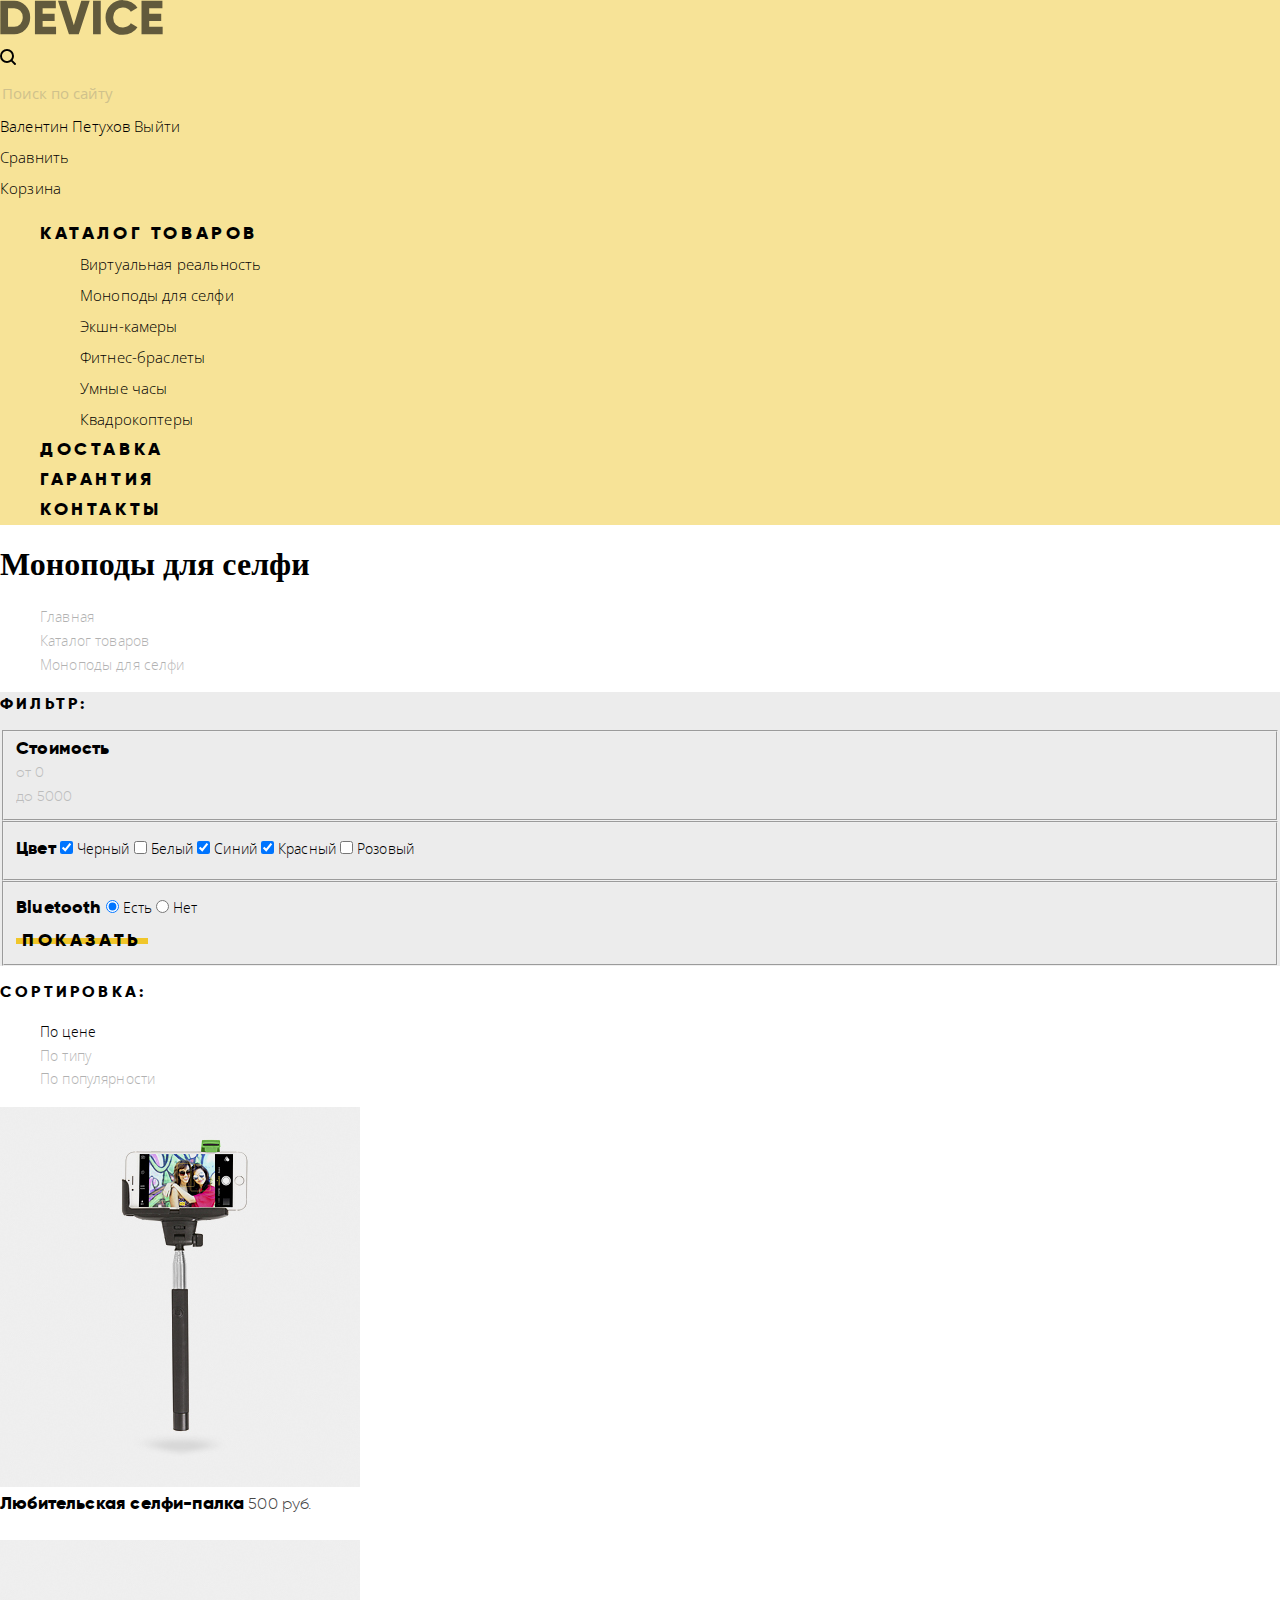
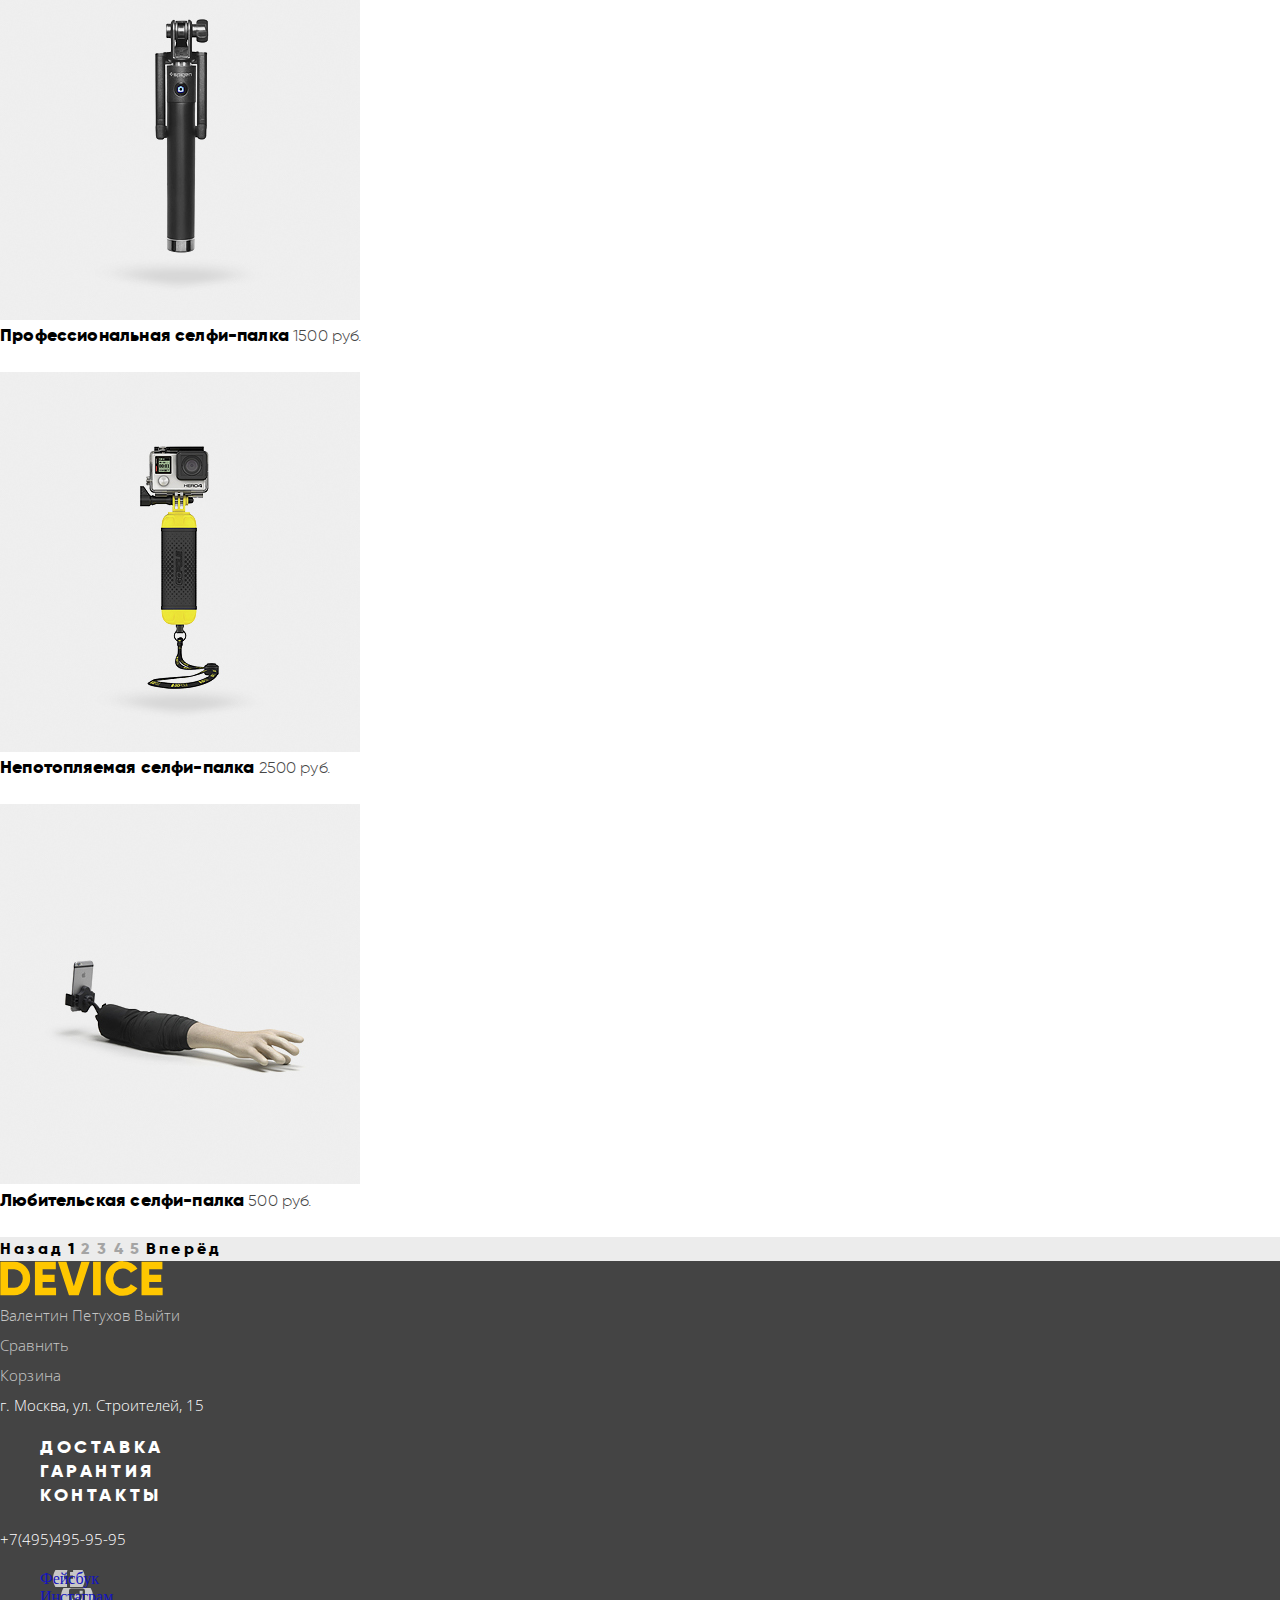
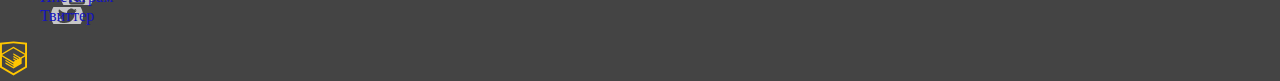
==== catalog.html @ abfda0b3 "Исправления к 12 заданию" ====
<!DOCTYPE html>
<html lang="ru">

<head>
	<meta charset="utf-8">
	<title>DEVICE Catalog</title>
	<link href="https://fonts.googleapis.com/css?family=Open+Sans&display=swap&subset=cyrillic" rel="stylesheet">	
	<link href="css/normalize.css" rel="stylesheet">
	<link href="css/style.css" rel="stylesheet">
</head>

<body>
	<div class="site-wrapper">
		<div class="content-wrapper">
			<header class="main-header">
				<h1 class="visually-hidden header-tier1">Онлайн магазин электронных гаджетов DEVICE. Каталог моноподов для селфи</h1>
				<div class="container">
					<a href="index.html" class="header-logo" aria-label="Ссылка на главную страницу логотип">
						<svg class="fade-link" width="163" height="35" xmlns="http://www.w3.org/2000/svg" viewBox="0 0 164 35">
							<path d="m0.35 0.7v33.6h13.532a15.723 15.723 0 0 0 11.72-4.824 16.464 16.464 0 0 0 4.712-11.976 16.465 16.465 0 0 0-4.712-11.976 15.723 15.723 0 0 0-11.72-4.824zm7.733 26.208v-18.819h5.8a8.648 8.648 0 0 1 6.5 2.568 9.412 9.412 0 0 1 2.489 6.84 9.41 9.41 0 0 1-2.489 6.84 8.646 8.646 0 0 1-6.5 2.568h-5.8zm34.8-5.952h12.082v-7.3h-12.086v-5.567h13.291v-7.389h-21.024v33.6h21.265v-7.392h-13.532v-5.952zm36.343 13.344 11.019-33.6h-8.458l-7.491 24.72-7.491-24.72h-8.457l11.019 33.6zm14.4 0h7.733v-33.6h-7.733zm38.615-1.416a15.514 15.514 0 0 0 6.041-5.688l-6.67-3.84a7.488 7.488 0 0 1-3.165 3.024 9.874 9.874 0 0 1-4.664 1.1 9.594 9.594 0 0 1-7.177-2.736 9.907 9.907 0 0 1-2.682-7.248 9.908 9.908 0 0 1 2.682-7.248 9.594 9.594 0 0 1 7.177-2.736 9.914 9.914 0 0 1 4.64 1.08 7.6 7.6 0 0 1 3.189 3.048l6.67-3.84a15.881 15.881 0 0 0-6.09-5.688 17.419 17.419 0 0 0-8.409-2.088 17.12 17.12 0 0 0-17.592 17.472 17.12 17.12 0 0 0 17.589 17.476 17.519 17.519 0 0 0 8.458-2.088zm17.881-11.928h12.082v-7.3h-12.085v-5.567h13.29v-7.389h-21.022v33.6h21.264v-7.392h-13.532v-5.952z"/>
						</svg>
					</a>
					<div class="user-block">
						<div class="user-block-search">
							<img class="search" src="img/search_16x16.svg" width="16" height="16" alt="Поиск">
							<form class="search-form" action="#" method="post">
								<input name="search-input" id="search-input" type="search" placeholder="Поиск по сайту" required>								
								<button class="btn-search" type="submit">Найти</button>
							</form>
						</div>
						<div class="user-block-login">
							<span class="user-name">Валентин Петухов</span>
							<a class="link login fade-link" href="#">Выйти</a>
						</div>
						<div class="user-block-compare">
							<a class="link compare fade-link" href="#">Сравнить</a>
						</div>
						<div class="user-block-cart">
							<a class="link cart fade-link" href="#">Корзина</a>
						</div>
					</div>
					<nav class="main-navigation">
						<ul class="main-menu">
							<li class="catalog">
								<a class="menu-link fade-link" href="#">КАТАЛОГ ТОВАРОВ</a>
								<div class="catalog-menu">
									<ul class="catalog-menu_column1">
										<li>
											<a class="link fade-link" href="#">Виртуальная реальность</a>
										</li>
										<li>
											<a class="link fade-link" href="catalog.html">Моноподы для селфи</a>
										</li>
										<li>
											<a class="link fade-link" href="#">Экшн-камеры</a>
										</li>
									</ul>
									<ul class="catalog-menu_column2">
										<li>
											<a class="link fade-link" href="#">Фитнес-браслеты</a>
										</li>
										<li>
											<a class="link fade-link" href="#">Умные часы</a>
										</li>
									</ul>
									<ul class="catalog-menu_column3">
										<li>
											<a class="link fade-link" href="#">Квадрокоптеры</a>
										</li>
									</ul>
								</div>
							</li>
							<li class="delivery">
								<a class="menu-link fade-link" href="#">ДОСТАВКА</a>
							</li>
							<li class="varanty">
								<a class="menu-link fade-link" href="#">ГАРАНТИЯ</a>
							</li>
							<li class="contacts">
								<a class="menu-link fade-link" href="#">КОНТАКТЫ</a>
							</li>
						</ul>
					</nav>
				</div>
			</header>

			<main>
				<h1>
					Моноподы для селфи
				</h1>
				<div class="breadcrumbs">
					<ul class="breadcrumbs-list">
						<li>
							<a class="breadcrumbs-link" href="index.html">Главная</a>
						</li>
						<li>
							<a class="breadcrumbs-link" href="#">Каталог товаров</a>
						</li>
						<li>
							<a class="breadcrumbs-link">Моноподы для селфи</a>
						</li>
					</ul>
				</div>
				<div class="catalog">
					<aside class="goods-sort">
						<h2 class="header-tier2">Фильтр:</h2>
						<form class="goods-choise" action="#" method="post">
							<fieldset>
								<legend class="visually-hidden">Диапазон цены товара:</legend>
								<div class="aside-price">
									<span class="choice-name">Стоимость</span>
									<div class="range-controls" aria-hidden="true">
										<div class="scale">
											<div class="min-toggle">
												<div class="toggle"></div>
												<span class="min-cost">от 0</span>
											</div>
											<div class="max-toggle">
												<div class="toggle"></div>
												<span class="max-cost">до 5000</span>
											</div>
										</div>
									</div>
									<div class="visually-hidden">
										<label for="min-cost-hidden">Минимальная цена товара</label>
										<input type="number" name="min-cost" id="min-cost-hidden" min="0" value="0">
										<label for="max-cost-hidden">Мaксимальная цена товара</label>
										<input type="number" name="max-cost" id="max-cost-hidden" max="5000" value="5000">
									</div>	
								</div>
							</fieldset>
							<fieldset>
								<legend class="visually-hidden">Цвет товара:</legend>
								<div class="aside-color">
									<span class="choice-name">Цвет</span>
									<input type="checkbox" name="color" value="Черный" id="black-colored" checked>
									<label for="black-colored">Черный</label>
									<input type="checkbox" name="color" value="Белый" id="white-colored">
									<label for="white-colored">Белый</label>
									<input type="checkbox" name="color" value="Синий" id="blue-colored" checked>
									<label for="blue-colored">Синий</label>
									<input type="checkbox" name="color" value="Красный" id="red-colored" checked>
									<label for="red-colored">Красный</label>
									<input type="checkbox" name="color" value="Розовый" id="pink-colored">
									<label for="pink-colored">Розовый</label>
								</div>
							</fieldset>
							<fieldset>
								<legend class="visually-hidden">Наличие bluetooth:</legend>
								<div class="aside-bluetooth">
									<span class="choice-name">Bluetooth</span>
									<input type="radio" name="bluetooth" value="Есть" id="yes" checked>
									<label for="yes">Есть</label>
									<input type="radio" name="bluetooth" value="Нет" id="no">
									<label for="no">Нет</label>
								</div>
								<button class="button goods-choise-btn" type="submit" value="submit">ПОКАЗАТЬ</button> 
							</fieldset>
						</form>		        		
					</aside>
					<section class="goods-list">
						<div class="goods-list-sort">
							<h2 class="header-tier2">Сортировка:</h2>
							<ul class="sort-list">
								<li>
									<a class="sort-link sort-link-current appearance-link" href="#" aria-label="Сортировка по цене">По цене</a>
								</li>
								<li>
									<a class="sort-link appearance-link" href="#" aria-label="Сортировка по типу">По типу</a>
								</li>
								<li>
									<a class="sort-link appearance-link" href="#" aria-label="Сортировка по популярности">По популярности</a>
								</li>
							</ul>
							<ul class="sort-direction">
								<li>
									<a class="direction-link direction-link_up appearance-link" href="#" aria-label="Сортиирвать по возрастанию"></a>
								</li>
								<li>
									<a class="direction-link direction-link_down sort-link-active appearance-link" href="#" aria-label="Сортировать по убыванию"></a>
								</li>
							</ul>
						</div>
						<div class="good">
							<div class="good-picture">
								<img src="img/item-1_360x380.jpg" width="360" height="380" alt="Любительская селфи-палка">
							</div>
							<a class="good-name" href="#">Любительская селфи-палка</a>
							<span class="good-price">500 руб.</span>
							<div class="good-hover">
								<a class="button hide-link" href="#" tabindex="-1">В КОРЗИНУ</a>
								<a class="good-compare-add hide-link" href="#" tabindex="-1">Добавить к сравнению</a>
							</div>
						</div>
						<div class="good">
							<div class="good-picture">
								<img src="img/item-2_360x380.jpg" width="360" height="380" alt="Профессиональная селфи-палка">
							</div>
							<a class="good-name" href="#">Профессиональная селфи-палка</a>
							<span class="good-price">1500 руб.</span>
							<div class="good-hover">
								<a class="button hide-link" href="#" tabindex="-1">В КОРЗИНУ</a>
								<a class="good-compare-add hide-link" href="#" tabindex="-1">Добавить к сравнению</a>
							</div>
						</div>
						<div class="good">
							<div class="good-picture">
								<img src="img/item-3_360x380.jpg" width="360" height="380" alt="Непотопляемая селфи-палка">
							</div>
							<a class="good-name" href="#">Непотопляемая селфи-палка</a>
							<span class="good-price">2500 руб.</span>
							<div class="good-hover">
								<a class="button hide-link" href="#" tabindex="-1">В КОРЗИНУ</a>
								<a class="good-compare-add hide-link" href="#" tabindex="-1">Добавить к сравнению</a>
							</div>
						</div>
						<div class="good good-new">
							<div class="good-picture">
								<img src="img/item-4_360x380.jpg" width="360" height="380" alt="Селфи-палка &#171;Следуй за мной&#187;">
							</div>
							<a class="good-name" href="#">Любительская селфи-палка</a>
							<span class="good-price">500 руб.</span>
							<div class="good-hover">
								<a class="button hide-link" href="#" tabindex="-1">В КОРЗИНУ</a>
								<a class="good-compare-add hide-link" href="#" tabindex="-1">Добавить к сравнению</a>
							</div>
						</div>
					</section>
					<div class="paginator">
						<h2 class="visually-hidden">Страницы списка выбранных товаров</h2>
						<a class="paginator-link paginator-prev" href="#" aria-label="Предыдущая страница">Назад</a>
						<a class="paginator-link appearance-link paginator-link-current" aria-label="Страница">1</a>
						<a class="paginator-link appearance-link" href="#" aria-label="Страница">2</a>
						<a class="paginator-link appearance-link" href="#" aria-label="Страница">3</a>
						<a class="paginator-link appearance-link" href="#" aria-label="Страница">4</a>
						<a class="paginator-link appearance-link" href="#" aria-label="Страница">5</a>
						<a class="paginator-link paginator-next" href="#" aria-label="Следующая страница">Вперёд</a>
					</div>
				</div>
			</main>

			<footer class="main-footer">
				<div class="footer-user-block">
					<div class="footer-logo">
						<svg class="footer-logo-svg fade-link" width="163" height="35" xmlns="http://www.w3.org/2000/svg" viewBox="0 0 164 35">
							<path d="m0.35 0.7v33.6h13.532a15.723 15.723 0 0 0 11.72-4.824 16.464 16.464 0 0 0 4.712-11.976 16.465 16.465 0 0 0-4.712-11.976 15.723 15.723 0 0 0-11.72-4.824zm7.733 26.208v-18.819h5.8a8.648 8.648 0 0 1 6.5 2.568 9.412 9.412 0 0 1 2.489 6.84 9.41 9.41 0 0 1-2.489 6.84 8.646 8.646 0 0 1-6.5 2.568h-5.8zm34.8-5.952h12.082v-7.3h-12.086v-5.567h13.291v-7.389h-21.024v33.6h21.265v-7.392h-13.532v-5.952zm36.343 13.344 11.019-33.6h-8.458l-7.491 24.72-7.491-24.72h-8.457l11.019 33.6zm14.4 0h7.733v-33.6h-7.733zm38.615-1.416a15.514 15.514 0 0 0 6.041-5.688l-6.67-3.84a7.488 7.488 0 0 1-3.165 3.024 9.874 9.874 0 0 1-4.664 1.1 9.594 9.594 0 0 1-7.177-2.736 9.907 9.907 0 0 1-2.682-7.248 9.908 9.908 0 0 1 2.682-7.248 9.594 9.594 0 0 1 7.177-2.736 9.914 9.914 0 0 1 4.64 1.08 7.6 7.6 0 0 1 3.189 3.048l6.67-3.84a15.881 15.881 0 0 0-6.09-5.688 17.419 17.419 0 0 0-8.409-2.088 17.12 17.12 0 0 0-17.592 17.472 17.12 17.12 0 0 0 17.589 17.476 17.519 17.519 0 0 0 8.458-2.088zm17.881-11.928h12.082v-7.3h-12.085v-5.567h13.29v-7.389h-21.022v33.6h21.264v-7.392h-13.532v-5.952z"/>
						</svg>						
					</div>
					<div class="user-block-login">
						<span class="user-name-footer">Валентин Петухов</span>
						<a class="login footer-link" href="#">Выйти</a>
					</div>
					<div class="user-block-compare">
						<a class="compare footer-link" href="#">Сравнить</a>
					</div>
					<div class="user-block-cart">
						<a class="cart footer-link" href="#">Корзина</a>
					</div>
				</div>
				<div class="footer-information-block">
					<address class="footer-address">г. Москва, ул. Строителей, 15</address>
					<ul class="footer-menu">
						<li class="footer-menu-delivery">
							<a href="#">ДОСТАВКА</a>
						</li>
						<li class="footer-menu-varanty">
							<a href="#">ГАРАНТИЯ</a>
						</li>
						<li class="footer-menu-contacts">
							<a href="#">КОНТАКТЫ</a>
						</li>
					</ul>
					<a class="footer-phone" href="tel:+74954959595">+7(495)495-95-95</a>
				</div>
				<div class="footer-social">					
					<ul class="footer-social">
						<li class="footer-social-facebook">
							<a class="social-btn social-btn-fb footer-link" href="#" aria-label="Device в facebook">Фейсбук</a>
						</li>
						<li class="footer-social-instagram">
							<a class="social-btn social-btn-inst footer-link" href="#" aria-label="Device в instagram">Инстаграм</a>
						</li>
						<li class="footer-social-twitter">
							<a class="social-btn social-btn-tw footer-link" href="#" aria-label="Device в twitter">Твиттер</a>
						</li>
					</ul>
					<a class="html-academy-logo" href="https://htmlacademy.ru/" aria-label="htmlacademy">						
						<svg class="fade-link" xmlns="http://www.w3.org/2000/svg" width="27" height="35" viewBox="0 0 26.943 34.09"><path fill="#FFC600" d="M13.62.017L13.472 0 0 1.412v24.661l13.473 8.017 13.43-7.99.042-.025V1.412L13.62.017zm11.399 12.11L13.495 5.334l-.001-.104-.087.05-.088-.056v.109L1.925 12.118V3.147l11.548-1.212L25.02 3.147v8.98zm-11.614-5.34L24.923 13.5l-4.479 2.64-7.093-4.221-.014 1.415 5.904 3.513-.86.507-5.03-2.992-.014 1.415 3.827 2.275-.782.523-3.031-1.787-.014 1.413 1.853 1.091-1.8 1.081-11.356-6.751 11.371-6.835zm-11.48 8.34l11.411 6.791.016 1.044-7.942-4.728-.015 1.416 7.979 4.795.018 1.076-7.973-4.74-.013 1.414 8.021 4.822.046.025 8.143-4.872-.011-5.177 3.415-2.036v10.021L13.472 31.85 1.925 24.979v-9.852z"/></svg>
					</a>
				</div>
			</footer>

		</div>
	</div> 
</body>
</html>
---- css/style.css ----
@font-face { 
	font-family: "Gilroy bold";
	src: url(../fonts/gilroyextrabold.woff) format("woff"),   
		 url(../fonts/gilroyextrabold.woff2) format("woff2"); 	
}

@font-face { 
	font-family: "Gilroy light";
	src: url(../fonts/gilroylight.woff) format("woff"),  
		 url(../fonts/gilroylight.woff2) format("woff2"); 
}

@font-face { 
	font-family: "Open Sans";
	src: url(../fonts/opensans.woff) format("woff"), 
		 url(../fonts/opensans.woff2) format("woff2");
}

@font-face { 
	font-family: "Open Sans light";
	src: url(../fonts/opensanslight.woff) format("woff"),
		 url(../fonts/opensanslight.woff2) format("woff2");
}

body {	
	background-color: #FFFFFF;
}

a {
	text-decoration: none;
}

.header-tier1 {
	font-family: "Gilroy bold","Arial",sans-serif;
	font-size: 47px;
	font-weight: 800;
	font-style: normal;
	font-stretch: normal;
	line-height: 1.02;
	letter-spacing: 0.47px;
	text-align: left;
	color: #000000;
}

.visually-hidden {
	position: absolute;
	width: 1px;
	height: 1px;
	margin: -1px;
	border: 0;
	padding: 0;
	clip: rect(0 0 0 0);
	overflow: hidden;
}

.main-header {
	font-size: 15px;
	font-weight: 300;
	font-style: normal;
	font-stretch: normal;
	line-height: 2;
	letter-spacing: 0.15px;
	text-align: left;	
	background-color: #F7E397;	
}

.link {
	font-family: "Open Sans","Arial",sans-serif;
	font-size: 15px;
	font-weight: 300;
	font-style: normal;
	font-stretch: normal;
	line-height: 2;
	letter-spacing: 0.15px;
	text-align: left;
	color: #000000;
}

.search-form {
	font-family: "Open Sans","Arial",sans-serif;
	font-size: 15px;
	font-weight: 300;
	font-style: normal;
	font-stretch: normal;
	line-height: 2;
	letter-spacing: 0.15px;
	text-align: left;
	color: #000000;
}

.btn-search {
	opacity: 0;
	font-family: "Open Sans","Arial",sans-serif;
	font-size: 15px;
	font-weight: 300;
	font-style: normal;
	font-stretch: normal;
	line-height: 2;
	letter-spacing: 0.15px;
	text-align: center;
	color: #000000;
	border: solid 2px #000000;
	background-color: #F7E397;	
}

.btn-search:hover {
	color:#FFFFFF;
	background-color:#000000;
}

.btn-search:active {	
	color: rgba(255, 255, 255, 0.3);
}

.search-form input {
	color:#FFFFFF;
	opacity: 0.3;
	border: none;
	background-color: #F7E397;	
}

.search-form input:hover {
	opacity: 0.6;
}

.search-form input:focus {	
	opacity: 1;	
}

.search-form input:focus ~ .btn-search {
	opacity: 1;
}

.search-form input:focus {
	border-bottom: solid 1px #000000;
}

.main-menu,
.main-goods-list,
.footer-menu,
.footer-social,
.breadcrumbs-list,
.sort-list,
.sort-direction,
.breadcrumbs ul,
.catalog-menu ul,
.about-us ul {
	list-style: none;
}

.menu-link {
	font-family: "Gilroy bold","Arial",sans-serif;
	font-size: 18px;
	font-weight: 800;
	font-style: normal;
	font-stretch: normal;
	line-height: 1.33;
	letter-spacing: 3.6px;
	text-align: left;
	color: #000000;
}

.button {	
	font-family: "Gilroy bold","Arial",sans-serif;
	font-size: 18px;
	font-weight: 800;
	font-style: normal;
	font-stretch: normal;
	line-height: 1.33;
	letter-spacing: 3.6px;
	text-align: center;
	color: #000000;
	background: linear-gradient(to top, rgba(0, 0, 0, 0.0) 40%, #F0C62A 40%, #F0C62A 60%, rgba(0, 0, 0, 0.0) 60%);
	border: none;
}

.button:hover,
.services-slider-control:hover {
	background: linear-gradient(to top, rgba(0, 0, 0, 0.0) 0%, #F0C62A 0%, #F0C62A 100%, rgba(0, 0, 0, 0.0) 100%);
}

.button:active {
	color: rgba(0, 0, 0, 0.3);
	outline: none;
}

.goods-slider-descr b {
	font-family: "Gilroy bold","Arial",sans-serif;
	font-size: 47px;
	font-weight: 800;
	font-style: normal;
	font-stretch: normal;
	line-height: 1.19;
	letter-spacing: 0.47px;
	text-align: left;
	color: #000000;
}

.goods-slider-descr p,
.services-slider-item p {
	font-family: "Open Sans","Arial",sans-serif;
	font-size: 15px;
	font-weight: 300;
	font-style: normal;
	font-stretch: normal;
	line-height: 2;
	letter-spacing: 0.15px;
	text-align: left;
	color: #464646;
}

.unit1,
.unit2,
.unit3 {
	font-family: "Gilroy light","Arial",sans-serif;
	font-size: 36px;
	font-weight: 300;
	font-style: normal;
	font-stretch: normal;
	line-height: 1.33;
	letter-spacing: 0.36px;
	text-align: left;
	color: #000000;
}

.prop1,
.prop2,
.prop3 {
	font-family: "Open Sans","Arial",sans-serif;
	font-size: 13px;
	font-weight: 300;
	font-style: normal;
	font-stretch: normal;
	line-height: 1.54;
	letter-spacing: 0.13px;
	text-align: left;
	color: #464646;
}

.main-goods-item-img {
	background-color: #F7E397;
}

.main-goods-item-name {
	font-family: "Gilroy bold","Arial",sans-serif;
	font-size: 18px;
	font-weight: 800;
	font-style: normal;
	font-stretch: normal;
	line-height: 1.33;
	letter-spacing: 0.18px;
	text-align: left;
	color: #000000;
}

.main-goods-item:hover .main-goods-item-img {
	background-color: #F0C62A;
}

.main-goods-item:active .main-goods-item-picture {
	opacity: 0.3;	
}

.main-goods-item:active .main-goods-item-name {
	opacity: 0.3;
}

.services-control label {
	font-family: "Gilroy bold","Arial",sans-serif;
	font-size: 18px;
	font-weight: 800;
	font-style: normal;
	font-stretch: normal;
	line-height: 1.33;
	letter-spacing: 3.6px;
	text-align: center;
	color: #000000;
	background: linear-gradient(to top, rgba(0, 0, 0, 0.0) 40%, #F0C62A 40%, #F0C62A 60%, rgba(0, 0, 0, 0.0) 60%);
}

.header-tier3 {
	font-family: "Gilroy bold","Arial",sans-serif;
	font-size: 47px;
	font-weight: 800;
	font-style: normal;
	font-stretch: normal;
	line-height: 1.02;
	letter-spacing: 0.47px;
	text-align: left;
	color: #000000;
}

.services1-radio:checked ~ .services1-label {
	color: #F3DF83;
	background: none;
	background-color: #000000;
}

.services2-radio:checked ~ .services2-label {
	color: #F3DF83;
	background: none;
	background-color: #000000;
}

.services3-radio:checked ~ .services3-label {
	color: #F3DF83;
	background: none;
	background-color: #000000;
}

.brands-item {
	opacity: 0.2;
	filter: grayscale(100%);
}

.brands-item:hover {
	opacity: 1;
	filter: grayscale(0%);
}

.about-us li{
	font-family: "Gilroy bold","Arial",sans-serif;
	font-size: 16px;
	font-weight: 800;
	line-height: 2.5;
	color: #000000;
}

.information-paragraph {
	font-family: "Open Sans light","Arial",sans-serif;
	font-size: 15px;
	font-weight: 300;
	font-style: normal;
	font-stretch: normal;
	line-height: 2;
	letter-spacing: normal;
	text-align: left;
	color: #464646;
}

.main-footer {
	background-color: #444444;
}

.footer-logo-svg path { 
	fill: #FFC700;
}

.fade-link:hover { 
	opacity: 0.6;
}

.fade-link:active { 
	opacity: 0.3;
}

.footer-user-block a {
	font-family: "Open Sans","Arial",sans-serif;
	font-size: 15px;
	font-weight: 300;
	font-style: normal;
	font-stretch: normal;
	line-height: 2;
	letter-spacing: 0.15px;
	text-align: left;
	color: #ffffff;
	opacity: 0.7;
}

.footer-link:hover {
	opacity: 1;
}

.footer-link:active {
	opacity: 0.3;
}


.footer-phone,
.footer-information-block address{
	font-family: "Open Sans","Arial",sans-serif;
	font-size: 15px;
	font-weight: 300;
	font-style: normal;
	font-stretch: normal;
	line-height: 2;
	letter-spacing: normal;
	text-align: left;
	color: #ffffff;
}

.footer-menu a {
	font-family: "Gilroy bold","Arial",sans-serif;
	font-size: 18px;
	font-weight: 800;
	font-style: normal;
	font-stretch: normal;
	line-height: 1.33;
	letter-spacing: 3.6px;
	text-align: left;
	color: #ffffff;
}

.footer-menu a:hover {
	opacity: 0.6;
}

.footer-menu a:active {
	opacity: 0.3;
}

.social-btn-fb {	
	background: url(../img/fb_32x32.svg) no-repeat center;
	opacity: 0.7;
}

.social-btn-inst {	
	background: url(../img/inst_32x32.svg) no-repeat center;
	opacity: 0.7;
}

.social-btn-tw {	
	background: url(../img/tw_32x32.svg) no-repeat center;
	opacity: 0.7;
}

.modal-map-close, .modal-feedback-close {
	background: url(../img/modal-close_55x55.svg) no-repeat center;
	border: none;
	opacity: 0.5;
}

.close-button:hover {
	opacity: 1;
}

.close-button:active {
	opacity: 0.3;
}

.modal-feedback {
	background-color: #ffffff;
}

.feedback-form input,
.feedback-form textarea {
	border: solid 3px #F2F2F2;
	background-color: #F2F2F2;
	font-family: "Open Sans","Arial",sans-serif;
	font-size: 14px;
	font-weight: normal;
	font-style: normal;
	font-stretch: normal;
	line-height: 1.29;
	letter-spacing: normal;
	text-align: left;
	color: rgba(70, 70, 70, 0.4);
	resize:none
}

.feedback-form input:hover,
.feedback-form textarea:hover {
	background-color: #EBEBEB;
	border: solid 3px #EBEBEB;
	color: rgba(70, 70, 70, 0.4);
}

.feedback-form input:focus,
.feedback-form textarea:focus {
	color: #464646;
	outline: none;
	border: solid 3px #F0C52E;
	background-color: #ffffff;
}

.invalid {
	background-color: #f6dada;
	border: solid 3px #f6dada;
	color: rgba(70, 70, 70, 0.4);
}

.feedback-form label {
	font-family: "Gilroy bold","Arial",sans-serif;
	font-size: 18px;
	font-weight: 800;
	font-style: normal;
	font-stretch: normal;
	line-height: 1.33;
	letter-spacing: normal;
	text-align: left;
	color: #000000;
}

.modal-map {
	background: url(../img/map_560x222.jpg) no-repeat center;
}

.user-name {
	font-family: "Open Sans light","Arial",sans-serif;
	font-size: 15px;
	font-weight: 300;
	font-style: normal;
	font-stretch: normal;
	line-height: 2;
	letter-spacing: 0.15px;
	text-align: left;
	color: #000000;
}

.user-name-footer {
	font-family: "Open Sans light","Arial",sans-serif;
	font-size: 15px;
	font-weight: 300;
	font-style: normal;
	font-stretch: normal;
	line-height: 2;
	letter-spacing: 0.15px;
	text-align: left;
	color: rgba(255, 255, 255, 0.7);
}

.breadcrumbs-link,
.sort-link {
	font-family: "Open Sans light","Arial",sans-serif;
	font-size: 14px;
	font-weight: 300;
	font-style: normal;
	font-stretch: normal;
	line-height: 1.71;
	letter-spacing: 0.14px;
	text-align: left;
	color: #000000;
	opacity: 0.3;
}

.breadcrumbs-link:hover {
	opacity: 0.6;
}

.breadcrumbs-link:active {
	opacity: 0.1;
}

.goods-sort {
	background-color: #ECECEC;
}

.sort-link-active {
	opacity: 1;
}

.header-tier2 {
	font-family: "Gilroy bold","Arial",sans-serif;
	font-size: 16px;
	font-weight: 800;
	font-style: normal;
	font-stretch: normal;
	text-transform: uppercase;
	line-height: 1.5;
	letter-spacing: 3.2px;
	text-align: left;
	color: #000000;
}

.choice-name {
	font-family: "Gilroy bold","Arial",sans-serif;
	font-size: 18px;
	font-weight: 800;
	font-style: normal;
	font-stretch: normal;
	line-height: 1.33;
	letter-spacing: 0.18px;
	text-align: left;
	color: #000000;
}

.min-cost, 
.max-cost {	
  font-family: "Gilroy light","Arial",sans-serif;
  font-size: 14px;
  font-weight: 300;
  font-style: normal;
  font-stretch: normal;
  line-height: 1.71;
  letter-spacing: normal;
  text-align: center;
  color: #000000;
  opacity: 0.2;
}

.goods-choise label {
	font-family: "Open Sans light","Arial",sans-serif;
	font-size: 14px;
	font-weight: 300;
	font-style: normal;
	font-stretch: normal;
	line-height: 2.86;
	letter-spacing: 0.14px;
	text-align: left;
	color: #000000;
}

.goods-choise input:hover,
.goods-choise label:hover {
	opacity: 0.6;
}

.goods-choise input:active,
.goods-choise label:active {
	opacity: 1;
}

.blocked {
	opacity: 0.25;
}

.good-name {
	font-family: "Gilroy bold","Arial",sans-serif;
	font-size: 18px;
	font-weight: 800;
	font-style: normal;
	font-stretch: normal;
	line-height: 1.33;
	letter-spacing: 0.18px;
	text-align: left;
	color: #000000;
}

.hide-link {
	opacity: 0;
}

.good-price {
	font-family: "Gilroy light","Arial",sans-serif;
	font-size: 16px;
	font-weight: 300;
	font-style: normal;
	font-stretch: normal;
	line-height: 1.5;
	letter-spacing: 0.16px;
	text-align: right;
	color: #464646;
}

.good-compare-add {
	font-family: "Open Sans light","Arial",sans-serif;
	font-size: 13px;
	font-weight: 300;
	font-style: normal;
	font-stretch: normal;
	line-height: 1.54;
	letter-spacing: 0.13px;
	text-align: center;
	color: rgba(0, 0, 0, 0.5);
}

.good-compare-add:hover {
	color: rgba(0, 0, 0, 1);
}

.good-compare-add:active {
	color: rgba(0, 0, 0, 0.2);
}

.good {
	cursor: pointer
}

.good:hover .good-picture{
	opacity: 0.7;	
}

.good:hover .hide-link{
	opacity: 1;
}

.paginator {
	background-color: #ECECEC;
}

.paginator-link {
	font-family: "Gilroy bold","Arial",sans-serif;
	font-size: 16px;
	font-weight: 800;
	font-style: normal;
	font-stretch: normal;
	line-height: 1.5;
	letter-spacing: 3.2px;
	text-align: left;
	color: #000000;
	opacity: 0.3;
}

.paginator-prev,
.paginator-next {
	background-color: #ECECEC;
	opacity: 1;
}

.paginator-prev:hover,
.paginator-next:hover {
	background-color: #DADADA;
}

.paginator-prev:active,
.paginator-next:active {
	color: rgba(0, 0, 0, 0.3);
}

.sort-link-current,
.paginator-link-current
 {
	opacity: 1;
}

.appearance-link:hover {
	opacity: 0.6;
}

.appearance-link:active {
	opacity: 1;
}
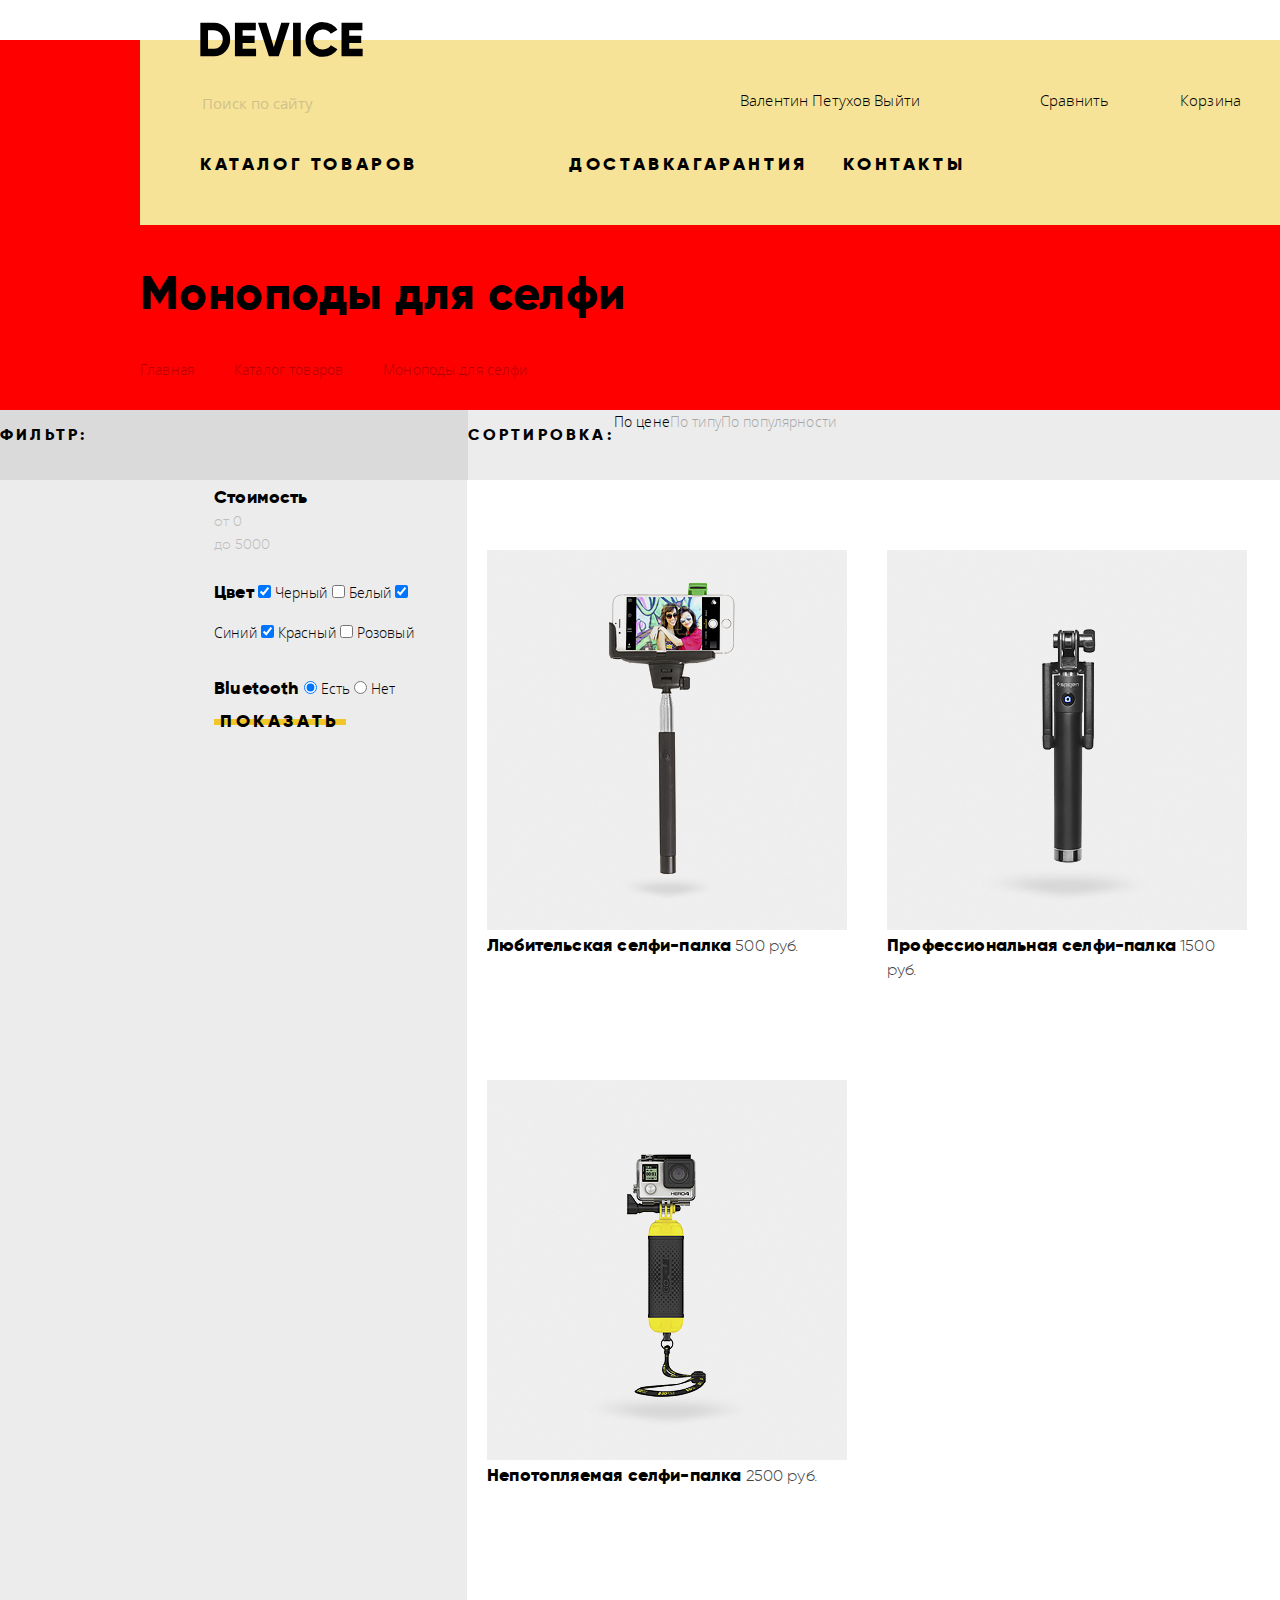
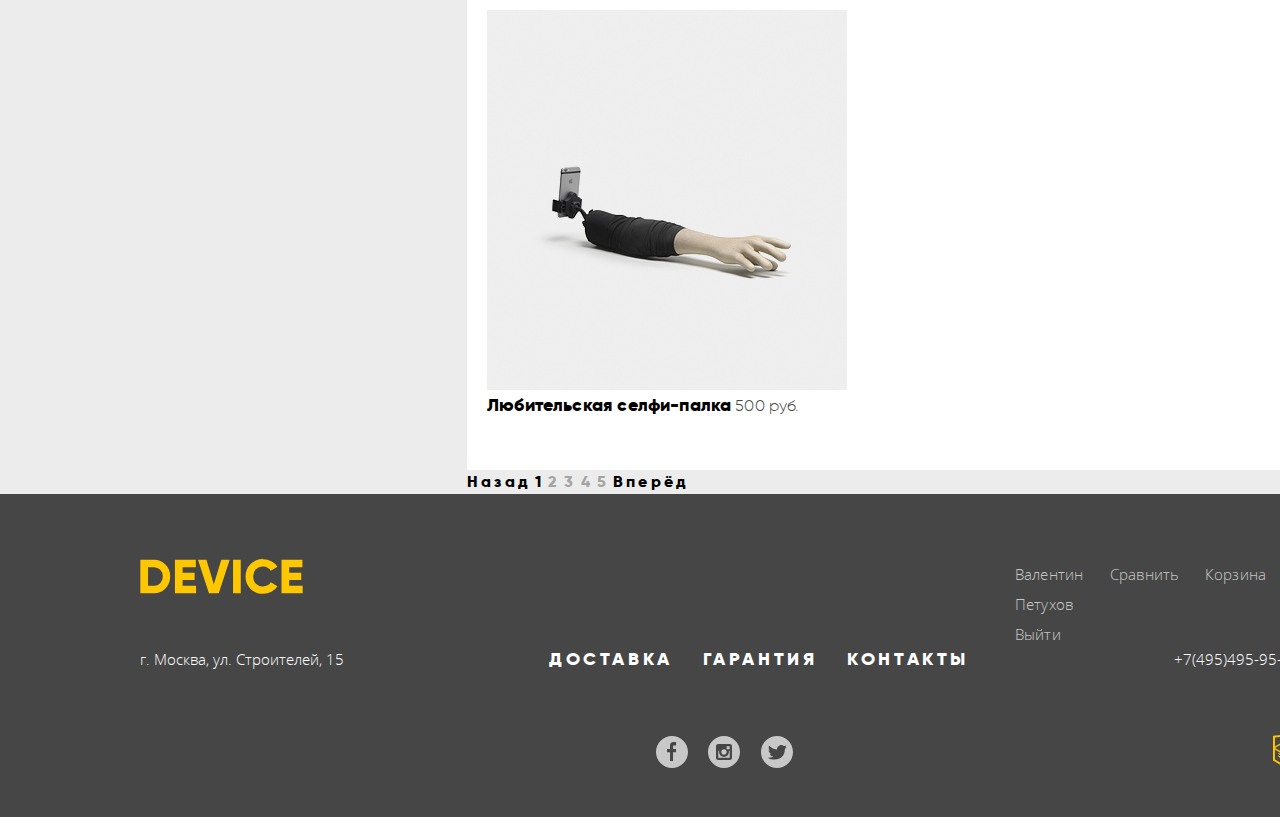
==== commit 86f21298: "Задание 15.  Личный проект: начинаем строить сетку на флексах" ====
--- a/catalog.html
+++ b/catalog.html
@@ -21,8 +21,7 @@
 						</svg>
 					</a>
 					<div class="user-block">
-						<div class="user-block-search">
-							<img class="search" src="img/search_16x16.svg" width="16" height="16" alt="Поиск">
+						<div class="user-block-search">							
 							<form class="search-form" action="#" method="post">
 								<input name="search-input" id="search-input" type="search" placeholder="Поиск по сайту" required>								
 								<button class="btn-search" type="submit">Найти</button>
@@ -43,7 +42,7 @@
 						<ul class="main-menu">
 							<li class="catalog">
 								<a class="menu-link fade-link" href="#">КАТАЛОГ ТОВАРОВ</a>
-								<div class="catalog-menu">
+								<div class="catalog-menu visually-hidden">
 									<ul class="catalog-menu_column1">
 										<li>
 											<a class="link fade-link" href="#">Виртуальная реальность</a>
@@ -85,80 +84,29 @@
 			</header>
 
 			<main>
-				<h1>
-					Моноподы для селфи
-				</h1>
-				<div class="breadcrumbs">
-					<ul class="breadcrumbs-list">
-						<li>
-							<a class="breadcrumbs-link" href="index.html">Главная</a>
-						</li>
-						<li>
-							<a class="breadcrumbs-link" href="#">Каталог товаров</a>
-						</li>
-						<li>
-							<a class="breadcrumbs-link">Моноподы для селфи</a>
-						</li>
-					</ul>
-				</div>
-				<div class="catalog">
-					<aside class="goods-sort">
-						<h2 class="header-tier2">Фильтр:</h2>
-						<form class="goods-choise" action="#" method="post">
-							<fieldset>
-								<legend class="visually-hidden">Диапазон цены товара:</legend>
-								<div class="aside-price">
-									<span class="choice-name">Стоимость</span>
-									<div class="range-controls" aria-hidden="true">
-										<div class="scale">
-											<div class="min-toggle">
-												<div class="toggle"></div>
-												<span class="min-cost">от 0</span>
-											</div>
-											<div class="max-toggle">
-												<div class="toggle"></div>
-												<span class="max-cost">до 5000</span>
-											</div>
-										</div>
-									</div>
-									<div class="visually-hidden">
-										<label for="min-cost-hidden">Минимальная цена товара</label>
-										<input type="number" name="min-cost" id="min-cost-hidden" min="0" value="0">
-										<label for="max-cost-hidden">Мaксимальная цена товара</label>
-										<input type="number" name="max-cost" id="max-cost-hidden" max="5000" value="5000">
-									</div>	
-								</div>
-							</fieldset>
-							<fieldset>
-								<legend class="visually-hidden">Цвет товара:</legend>
-								<div class="aside-color">
-									<span class="choice-name">Цвет</span>
-									<input type="checkbox" name="color" value="Черный" id="black-colored" checked>
-									<label for="black-colored">Черный</label>
-									<input type="checkbox" name="color" value="Белый" id="white-colored">
-									<label for="white-colored">Белый</label>
-									<input type="checkbox" name="color" value="Синий" id="blue-colored" checked>
-									<label for="blue-colored">Синий</label>
-									<input type="checkbox" name="color" value="Красный" id="red-colored" checked>
-									<label for="red-colored">Красный</label>
-									<input type="checkbox" name="color" value="Розовый" id="pink-colored">
-									<label for="pink-colored">Розовый</label>
-								</div>
-							</fieldset>
-							<fieldset>
-								<legend class="visually-hidden">Наличие bluetooth:</legend>
-								<div class="aside-bluetooth">
-									<span class="choice-name">Bluetooth</span>
-									<input type="radio" name="bluetooth" value="Есть" id="yes" checked>
-									<label for="yes">Есть</label>
-									<input type="radio" name="bluetooth" value="Нет" id="no">
-									<label for="no">Нет</label>
-								</div>
-								<button class="button goods-choise-btn" type="submit" value="submit">ПОКАЗАТЬ</button> 
-							</fieldset>
-						</form>		        		
-					</aside>
-					<section class="goods-list">
+				<div class="catalog-headline">
+					<h1 class="header-tier1">
+						Моноподы для селфи
+					</h1>
+					<div class="breadcrumbs">
+						<ul class="breadcrumbs-list">
+							<li>
+								<a class="breadcrumbs-link" href="index.html">Главная</a>
+							</li>
+							<li>
+								<a class="breadcrumbs-link" href="#">Каталог товаров</a>
+							</li>
+							<li>
+								<a class="breadcrumbs-link">Моноподы для селфи</a>
+							</li>
+						</ul>
+					</div>
+				</div>
+				<div class="catalog-goods">
+					<div class="catalog-goods-header">
+						<div class="filter-header">				
+							<h2 class="header-tier2">Фильтр:</h2>
+						</div>
 						<div class="goods-list-sort">
 							<h2 class="header-tier2">Сортировка:</h2>
 							<ul class="sort-list">
@@ -181,61 +129,122 @@
 								</li>
 							</ul>
 						</div>
-						<div class="good">
-							<div class="good-picture">
-								<img src="img/item-1_360x380.jpg" width="360" height="380" alt="Любительская селфи-палка">
+					</div>
+					<div class="catalog-article">
+						<aside class="goods-sort-wrap">							
+							<form class="goods-choise" action="#" method="post">
+								<fieldset class="filter-fieldset">
+									<legend class="visually-hidden">Диапазон цены товара:</legend>
+									<div class="aside-price">
+										<span class="choice-name">Стоимость</span>
+										<div class="range-controls" aria-hidden="true">
+											<div class="scale">
+												<div class="min-toggle">
+													<div class="toggle"></div>
+													<span class="min-cost">от 0</span>
+												</div>
+												<div class="max-toggle">
+													<div class="toggle"></div>
+													<span class="max-cost">до 5000</span>
+												</div>
+											</div>
+										</div>
+										<div class="visually-hidden">
+											<label for="min-cost-hidden">Минимальная цена товара</label>
+											<input type="number" name="min-cost" id="min-cost-hidden" min="0" value="0">
+											<label for="max-cost-hidden">Мaксимальная цена товара</label>
+											<input type="number" name="max-cost" id="max-cost-hidden" max="5000" value="5000">
+										</div>	
+									</div>
+								</fieldset>
+								<fieldset class="filter-fieldset">
+									<legend class="visually-hidden">Цвет товара:</legend>
+									<div class="aside-color">
+										<span class="choice-name">Цвет</span>
+										<input type="checkbox" name="color" value="Черный" id="black-colored" checked>
+										<label for="black-colored">Черный</label>
+										<input type="checkbox" name="color" value="Белый" id="white-colored">
+										<label for="white-colored">Белый</label>
+										<input type="checkbox" name="color" value="Синий" id="blue-colored" checked>
+										<label for="blue-colored">Синий</label>
+										<input type="checkbox" name="color" value="Красный" id="red-colored" checked>
+										<label for="red-colored">Красный</label>
+										<input type="checkbox" name="color" value="Розовый" id="pink-colored">
+										<label for="pink-colored">Розовый</label>
+									</div>
+								</fieldset>
+								<fieldset class="filter-fieldset">
+									<legend class="visually-hidden">Наличие bluetooth:</legend>
+									<div class="aside-bluetooth">
+										<span class="choice-name">Bluetooth</span>
+										<input type="radio" name="bluetooth" value="Есть" id="yes" checked>
+										<label for="yes">Есть</label>
+										<input type="radio" name="bluetooth" value="Нет" id="no">
+										<label for="no">Нет</label>
+									</div>
+									<button class="button goods-choise-btn" type="submit" value="submit">ПОКАЗАТЬ</button> 
+								</fieldset>
+							</form>		        		
+						</aside>
+						<section class="goods-list">						
+							<div class="goods-table">
+								<div class="good">
+									<div class="good-picture">
+										<img src="img/item-1_360x380.jpg" width="360" height="380" alt="Любительская селфи-палка">
+									</div>
+									<a class="good-name" href="#">Любительская селфи-палка</a>
+									<span class="good-price">500 руб.</span>
+									<div class="good-hover">
+										<a class="button hide-link" href="#" tabindex="-1">В КОРЗИНУ</a>
+										<a class="good-compare-add hide-link" href="#" tabindex="-1">Добавить к сравнению</a>
+									</div>
+								</div>
+								<div class="good">
+									<div class="good-picture">
+										<img src="img/item-2_360x380.jpg" width="360" height="380" alt="Профессиональная селфи-палка">
+									</div>
+									<a class="good-name" href="#">Профессиональная селфи-палка</a>
+									<span class="good-price">1500 руб.</span>
+									<div class="good-hover">
+										<a class="button hide-link" href="#" tabindex="-1">В КОРЗИНУ</a>
+										<a class="good-compare-add hide-link" href="#" tabindex="-1">Добавить к сравнению</a>
+									</div>
+								</div>
+								<div class="good">
+									<div class="good-picture">
+										<img src="img/item-3_360x380.jpg" width="360" height="380" alt="Непотопляемая селфи-палка">
+									</div>
+									<a class="good-name" href="#">Непотопляемая селфи-палка</a>
+									<span class="good-price">2500 руб.</span>
+									<div class="good-hover">
+										<a class="button hide-link" href="#" tabindex="-1">В КОРЗИНУ</a>
+										<a class="good-compare-add hide-link" href="#" tabindex="-1">Добавить к сравнению</a>
+									</div>
+								</div>
 							</div>
-							<a class="good-name" href="#">Любительская селфи-палка</a>
-							<span class="good-price">500 руб.</span>
-							<div class="good-hover">
-								<a class="button hide-link" href="#" tabindex="-1">В КОРЗИНУ</a>
-								<a class="good-compare-add hide-link" href="#" tabindex="-1">Добавить к сравнению</a>
+							<div class="good good-new">
+								<div class="good-picture">
+									<img src="img/item-4_360x380.jpg" width="360" height="380" alt="Селфи-палка &#171;Следуй за мной&#187;">
+								</div>
+								<a class="good-name" href="#">Любительская селфи-палка</a>
+								<span class="good-price">500 руб.</span>
+								<div class="good-hover">
+									<a class="button hide-link" href="#" tabindex="-1">В КОРЗИНУ</a>
+									<a class="good-compare-add hide-link" href="#" tabindex="-1">Добавить к сравнению</a>
+								</div>
 							</div>
-						</div>
-						<div class="good">
-							<div class="good-picture">
-								<img src="img/item-2_360x380.jpg" width="360" height="380" alt="Профессиональная селфи-палка">
-							</div>
-							<a class="good-name" href="#">Профессиональная селфи-палка</a>
-							<span class="good-price">1500 руб.</span>
-							<div class="good-hover">
-								<a class="button hide-link" href="#" tabindex="-1">В КОРЗИНУ</a>
-								<a class="good-compare-add hide-link" href="#" tabindex="-1">Добавить к сравнению</a>
-							</div>
-						</div>
-						<div class="good">
-							<div class="good-picture">
-								<img src="img/item-3_360x380.jpg" width="360" height="380" alt="Непотопляемая селфи-палка">
-							</div>
-							<a class="good-name" href="#">Непотопляемая селфи-палка</a>
-							<span class="good-price">2500 руб.</span>
-							<div class="good-hover">
-								<a class="button hide-link" href="#" tabindex="-1">В КОРЗИНУ</a>
-								<a class="good-compare-add hide-link" href="#" tabindex="-1">Добавить к сравнению</a>
-							</div>
-						</div>
-						<div class="good good-new">
-							<div class="good-picture">
-								<img src="img/item-4_360x380.jpg" width="360" height="380" alt="Селфи-палка &#171;Следуй за мной&#187;">
-							</div>
-							<a class="good-name" href="#">Любительская селфи-палка</a>
-							<span class="good-price">500 руб.</span>
-							<div class="good-hover">
-								<a class="button hide-link" href="#" tabindex="-1">В КОРЗИНУ</a>
-								<a class="good-compare-add hide-link" href="#" tabindex="-1">Добавить к сравнению</a>
-							</div>
-						</div>
-					</section>
-					<div class="paginator">
-						<h2 class="visually-hidden">Страницы списка выбранных товаров</h2>
-						<a class="paginator-link paginator-prev" href="#" aria-label="Предыдущая страница">Назад</a>
-						<a class="paginator-link appearance-link paginator-link-current" aria-label="Страница">1</a>
-						<a class="paginator-link appearance-link" href="#" aria-label="Страница">2</a>
-						<a class="paginator-link appearance-link" href="#" aria-label="Страница">3</a>
-						<a class="paginator-link appearance-link" href="#" aria-label="Страница">4</a>
-						<a class="paginator-link appearance-link" href="#" aria-label="Страница">5</a>
-						<a class="paginator-link paginator-next" href="#" aria-label="Следующая страница">Вперёд</a>
-					</div>
+							<div class="paginator">
+									<h2 class="visually-hidden">Страницы списка выбранных товаров</h2>
+									<a class="paginator-link paginator-prev" href="#" aria-label="Предыдущая страница">Назад</a>
+									<a class="paginator-link appearance-link paginator-link-current" aria-label="Страница">1</a>
+									<a class="paginator-link appearance-link" href="#" aria-label="Страница">2</a>
+									<a class="paginator-link appearance-link" href="#" aria-label="Страница">3</a>
+									<a class="paginator-link appearance-link" href="#" aria-label="Страница">4</a>
+									<a class="paginator-link appearance-link" href="#" aria-label="Страница">5</a>
+									<a class="paginator-link paginator-next" href="#" aria-label="Следующая страница">Вперёд</a>
+								</div>
+						</section>
+					</div>				
 				</div>
 			</main>
 
@@ -246,14 +255,14 @@
 							<path d="m0.35 0.7v33.6h13.532a15.723 15.723 0 0 0 11.72-4.824 16.464 16.464 0 0 0 4.712-11.976 16.465 16.465 0 0 0-4.712-11.976 15.723 15.723 0 0 0-11.72-4.824zm7.733 26.208v-18.819h5.8a8.648 8.648 0 0 1 6.5 2.568 9.412 9.412 0 0 1 2.489 6.84 9.41 9.41 0 0 1-2.489 6.84 8.646 8.646 0 0 1-6.5 2.568h-5.8zm34.8-5.952h12.082v-7.3h-12.086v-5.567h13.291v-7.389h-21.024v33.6h21.265v-7.392h-13.532v-5.952zm36.343 13.344 11.019-33.6h-8.458l-7.491 24.72-7.491-24.72h-8.457l11.019 33.6zm14.4 0h7.733v-33.6h-7.733zm38.615-1.416a15.514 15.514 0 0 0 6.041-5.688l-6.67-3.84a7.488 7.488 0 0 1-3.165 3.024 9.874 9.874 0 0 1-4.664 1.1 9.594 9.594 0 0 1-7.177-2.736 9.907 9.907 0 0 1-2.682-7.248 9.908 9.908 0 0 1 2.682-7.248 9.594 9.594 0 0 1 7.177-2.736 9.914 9.914 0 0 1 4.64 1.08 7.6 7.6 0 0 1 3.189 3.048l6.67-3.84a15.881 15.881 0 0 0-6.09-5.688 17.419 17.419 0 0 0-8.409-2.088 17.12 17.12 0 0 0-17.592 17.472 17.12 17.12 0 0 0 17.589 17.476 17.519 17.519 0 0 0 8.458-2.088zm17.881-11.928h12.082v-7.3h-12.085v-5.567h13.29v-7.389h-21.022v33.6h21.264v-7.392h-13.532v-5.952z"/>
 						</svg>						
 					</div>
-					<div class="user-block-login">
+					<div class="footer-user-block-login">
 						<span class="user-name-footer">Валентин Петухов</span>
 						<a class="login footer-link" href="#">Выйти</a>
 					</div>
-					<div class="user-block-compare">
+					<div class="footer-user-block-compare">
 						<a class="compare footer-link" href="#">Сравнить</a>
 					</div>
-					<div class="user-block-cart">
+					<div class="footer-user-block-cart">
 						<a class="cart footer-link" href="#">Корзина</a>
 					</div>
 				</div>
@@ -272,16 +281,17 @@
 					</ul>
 					<a class="footer-phone" href="tel:+74954959595">+7(495)495-95-95</a>
 				</div>
-				<div class="footer-social">					
+				<div class="footer-social-wrap">
+					<div class="yellow-brick"></div>					
 					<ul class="footer-social">
 						<li class="footer-social-facebook">
-							<a class="social-btn social-btn-fb footer-link" href="#" aria-label="Device в facebook">Фейсбук</a>
+							<a class="social-btn social-btn-fb footer-link" href="#" aria-label="Device в facebook"></a>
 						</li>
 						<li class="footer-social-instagram">
-							<a class="social-btn social-btn-inst footer-link" href="#" aria-label="Device в instagram">Инстаграм</a>
+							<a class="social-btn social-btn-inst footer-link" href="#" aria-label="Device в instagram"></a>
 						</li>
 						<li class="footer-social-twitter">
-							<a class="social-btn social-btn-tw footer-link" href="#" aria-label="Device в twitter">Твиттер</a>
+							<a class="social-btn social-btn-tw footer-link" href="#" aria-label="Device в twitter"></a>
 						</li>
 					</ul>
 					<a class="html-academy-logo" href="https://htmlacademy.ru/" aria-label="htmlacademy">						
--- a/css/style.css
+++ b/css/style.css
@@ -40,6 +40,7 @@
 	letter-spacing: 0.47px;
 	text-align: left;
 	color: #000000;
+	margin: 0;
 }
 
 .visually-hidden {
@@ -65,7 +66,7 @@
 }
 
 .link {
-	font-family: "Open Sans","Arial",sans-serif;
+	font-family: "Open Sans light","Arial",sans-serif;
 	font-size: 15px;
 	font-weight: 300;
 	font-style: normal;
@@ -146,6 +147,8 @@
 .catalog-menu ul,
 .about-us ul {
 	list-style: none;
+	padding: 0;
+	margin: 0;
 }
 
 .menu-link {
@@ -378,7 +381,7 @@
 
 .footer-phone,
 .footer-information-block address{
-	font-family: "Open Sans","Arial",sans-serif;
+	font-family: "Open Sans light","Arial",sans-serif;
 	font-size: 15px;
 	font-weight: 300;
 	font-style: normal;
@@ -720,3 +723,328 @@
 .appearance-link:active {
 	opacity: 1;
 }
+
+/*--Сеточные стили--*/
+
+.site-wrapper {
+	width: 1440px;
+	min-height: 1700px;
+	margin:auto;
+	background-color: red;
+}
+
+.main-header {
+	width: 1040px;
+	height: 185px;
+	margin-top: 40px;
+	margin-left: 140px;
+	margin-right: 140px;
+	padding-left: 60px;
+	padding-right: 60px;	
+}
+
+.header-logo {
+	position: relative;
+	top: -18px ;
+}
+
+.user-block {
+	width: 100%;
+	height: 65px;
+	display: flex;
+}
+
+.user-block-search {
+	width: 540px;
+}
+
+.user-block-login {
+	width: 300px;
+}
+
+.user-block-compare {
+	width: 140px;
+}
+
+.user-block-cart {
+	width: 60px;
+}
+
+.main-menu {
+	display: flex;
+}
+
+.catalog {
+	display: block;
+	width: 540px;
+	height: 20px;
+}
+
+.delivery {
+	display: block;
+	width: 160px;
+	height: 20px;
+}
+
+.varanty {
+	display: block;
+	width: 220px;
+	height: 20px;
+}
+
+.contacts {
+	display: block;
+	width: 120px;
+	height: 20px;
+}
+
+.main-menu {
+	margin: 0;
+	padding: 0;
+}
+
+/*--Основные товары--*/
+
+.main-goods {
+	width: 1160px;
+	margin-left: 140px;
+	margin-right: 140px;
+	margin-top: 110px;	
+	margin-bottom: 85px;
+}
+
+.main-goods-list {		
+	display: flex;
+	justify-content: space-between;
+}
+
+.main-goods-item-link {
+	width: 160px;
+	display: block;
+}
+
+.main-goods-item-img {
+	width: 160px;
+	height: 160px;
+}
+
+/*--Наши услуги--*/
+
+.services-slider {
+	width: 100%;
+	height: 390px;
+	background: linear-gradient(to bottom, rgba(0, 0, 0, 0.0) 25%, #E5E5E5 25%)
+}
+
+.services-slider-wrap {
+	display: flex;
+	margin-left: 140px;
+	margin-right: 140px;
+}
+
+.services-control {
+	width: 280px;
+	height: 320px;
+}
+
+.services-slider-item {
+	width: 880px;
+	height: 320px;
+}
+
+/*--Брэнды--*/
+
+.brands {
+	width: 1160px;
+	height: 289px;
+	margin-left: 140px;
+	margin-right: 140px;
+	background-color: #FFFFFF;
+	display: flex;
+	align-content: center;
+}
+
+.brands-item {
+	width: 290px;	
+}
+
+/*--Информация--*/
+
+.information {
+	width: 1160px;
+	min-height: 600px;
+	margin-left: 140px;
+	margin-right: 140px;
+	display: flex;
+}
+
+.about-us, 
+.contacts {
+	width: 580px;
+}
+
+/*--Заголовок каталога--*/
+
+.catalog-headline {
+	width: 1160px;
+	min-height: 140px;
+	margin-left: 140px;
+	margin-right: 140px;
+	padding-top: 45px;
+}
+
+.breadcrumbs-list {
+	display: flex;
+}
+
+.breadcrumbs-link {
+	display: block;
+	margin-right: 40px;
+	margin-top: 40px;
+}
+
+.catalog-goods-header {
+	height: 70px;
+	background-color: #DADADA;
+	display: flex;
+	width: 100%;
+}
+
+.filter-header {
+	width: 468px;
+	height: 70px;
+}
+
+.goods-list-sort {
+	width: 973px;
+	height: 70px;
+	background-color: #ECECEC;
+	display: flex;
+}
+
+.sort-list {
+	display: flex;
+}
+
+.sort-link {
+	display: block;
+}
+
+/*--Каталог--*/
+
+.catalog-article {
+	display: flex;
+}
+
+.catalog-goods {
+	min-height: 1287px;	
+}
+
+.goods-sort-wrap {
+	padding-left: 200px;
+	width: 267px;
+	background-color: #ECECEC;
+	display: flex;
+	flex-direction: column;
+}
+
+.filter-fieldset {
+	border: none;
+}
+
+.goods-list {
+	width: 830px;
+	background-color: #FFFFFF;
+	display: flex;
+	flex-direction: column;
+}
+
+.goods-table {
+	display: flex;
+	flex-wrap: wrap;
+}
+
+.good {
+	width: 360px;
+	height: 460px;
+	margin-left: 20px;
+	margin-right: 20px;
+	margin-top: 70px;
+}
+
+/*--Футер--*/
+
+.main-footer {
+	min-height: 323px;
+	background-color: #464646;
+}
+
+.footer-user-block {
+	width: 1160px;
+	height: 85px;
+	margin-left: 140px;
+	margin-right: 140px;
+	padding-top: 65px;
+	display: flex;
+	justify-content: flex-end;
+}
+
+.footer-logo {	
+	width: 875px;
+}
+
+.footer-user-block-login,
+.footer-user-block-compare,
+.footer-user-block-cart {
+	width: 95px;
+}
+
+.footer-information-block {
+	width: 1160px;
+	height: 20px;
+	margin-left: 140px;
+	margin-right: 140px;
+	display: flex;
+	justify-content: space-between;
+	align-items: baseline;
+}
+
+.footer-menu {
+	width: 420px;
+	display: flex;
+	justify-content: space-between;
+	
+
+}
+
+.footer-social-wrap {	
+	width: 1160px;
+	height: 35px;
+	margin-top: 70px;	
+	margin-left: 140px;
+	margin-right: 140px;
+	display: flex;	
+	justify-content: space-between;
+}
+
+.footer-social {
+	width: 140px;
+	height: 35px;
+	display: flex;
+	justify-content: space-between;
+}
+
+.social-btn {
+	display: block;
+	width: 35px;
+	height: 35px;
+}
+
+.yellow-brick {
+	width: 35px;
+	height: 35px;
+}
+
+
+
+
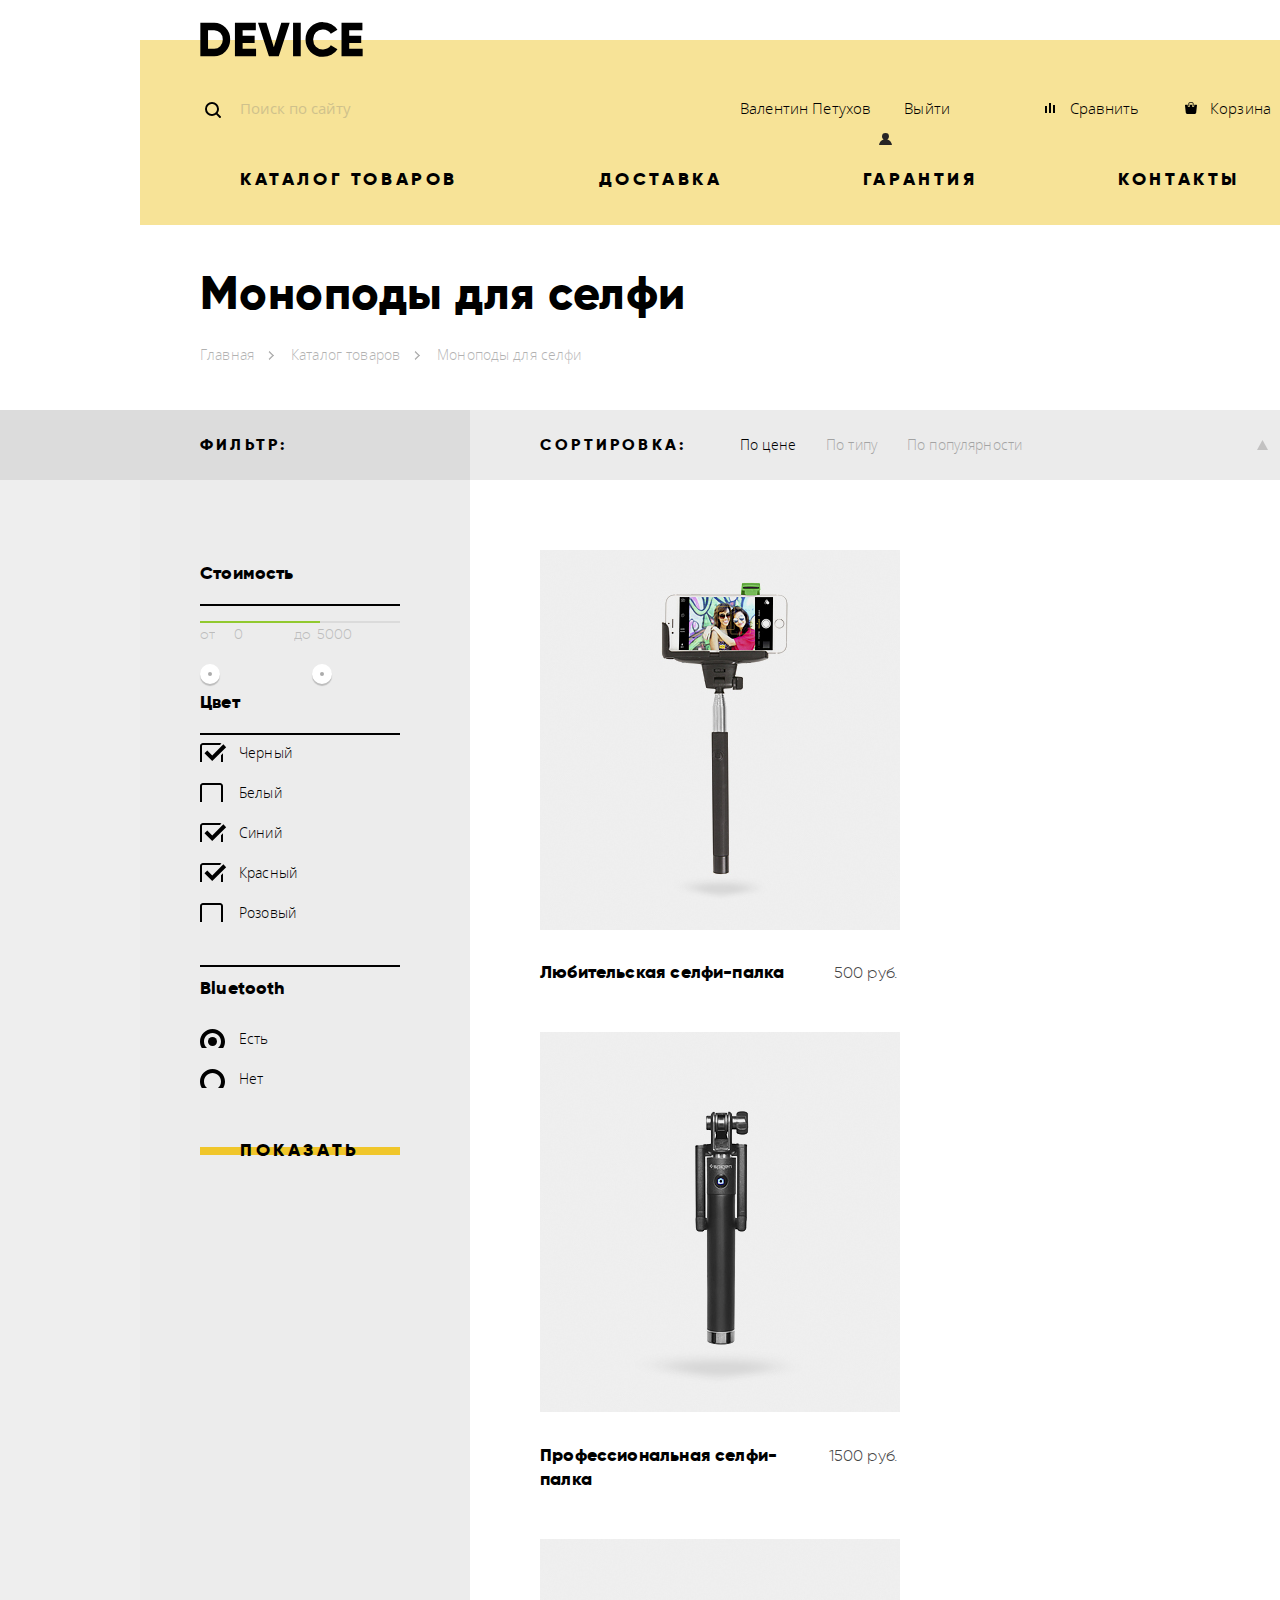
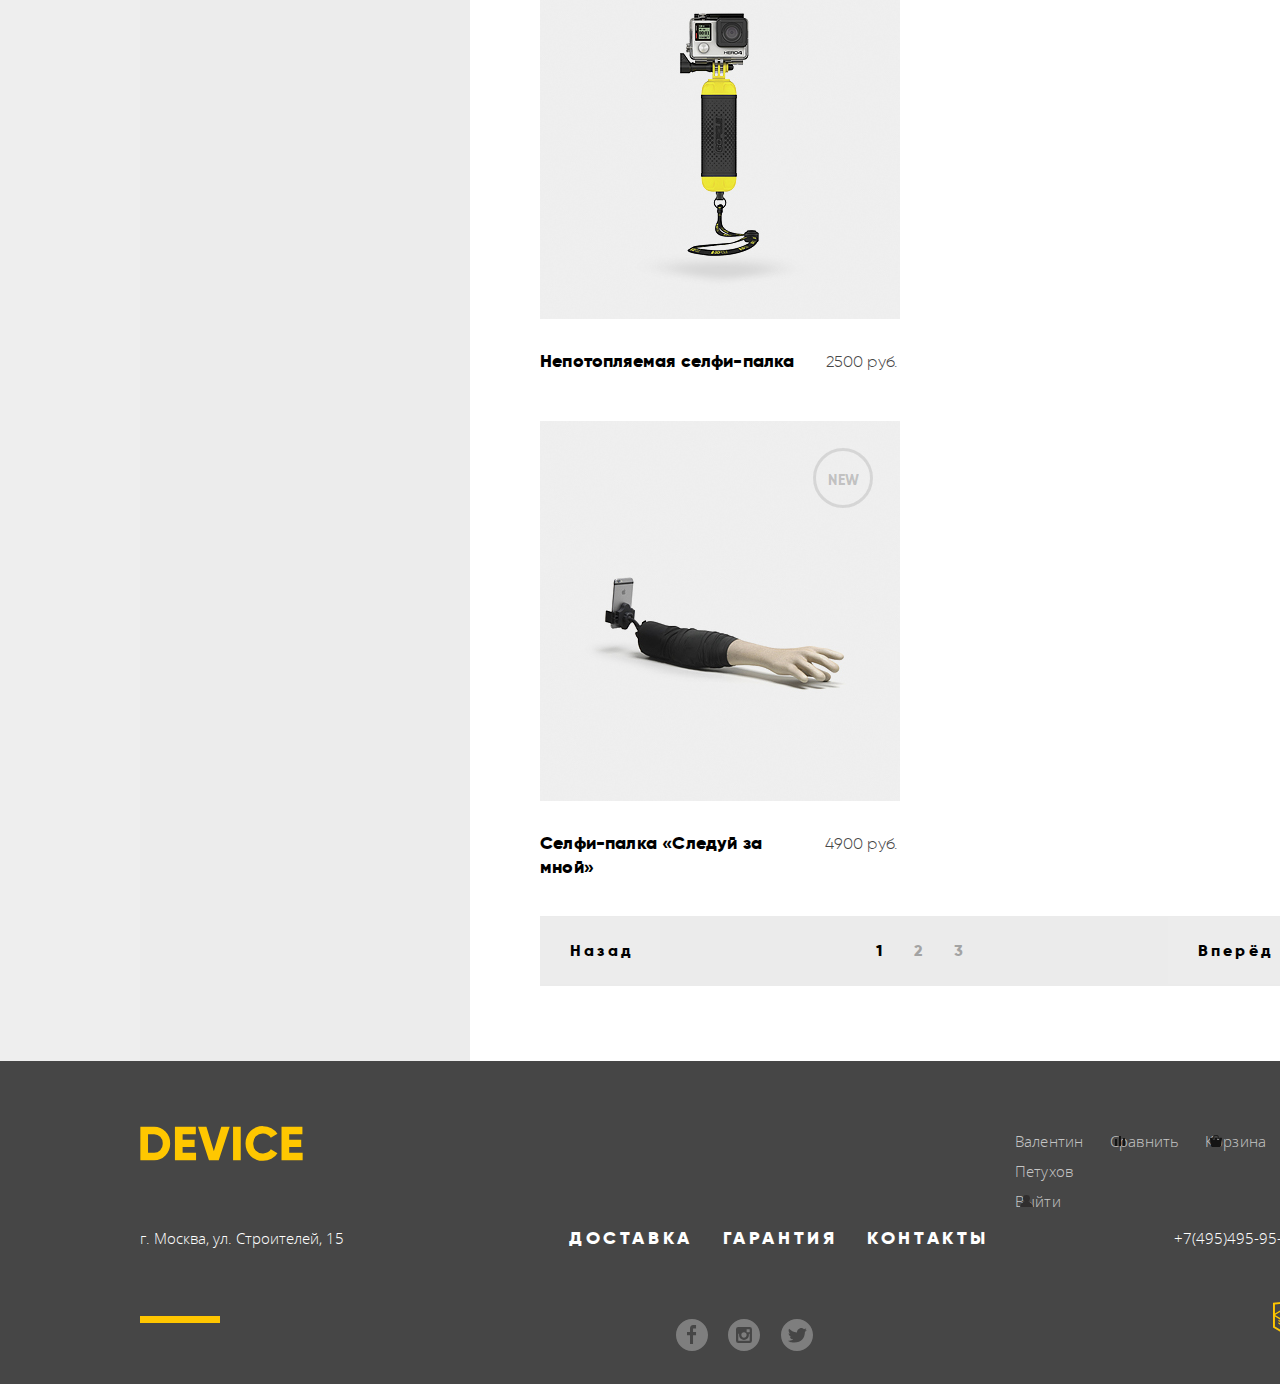
==== commit 0fd553cc: "До пиксельперфекта" ====
--- a/catalog.html
+++ b/catalog.html
@@ -21,9 +21,9 @@
 						</svg>
 					</a>
 					<div class="user-block">
-						<div class="user-block-search">							
+						<div class="user-block-search">						
 							<form class="search-form" action="#" method="post">
-								<input name="search-input" id="search-input" type="search" placeholder="Поиск по сайту" required>								
+								<input class="search-input" name="search-input" id="search-input" type="search" placeholder="Поиск по сайту" required>
 								<button class="btn-search" type="submit">Найти</button>
 							</form>
 						</div>
@@ -40,7 +40,7 @@
 					</div>
 					<nav class="main-navigation">
 						<ul class="main-menu">
-							<li class="catalog">
+							<li class="main-menu-catalog">
 								<a class="menu-link fade-link" href="#">КАТАЛОГ ТОВАРОВ</a>
 								<div class="catalog-menu visually-hidden">
 									<ul class="catalog-menu_column1">
@@ -69,13 +69,13 @@
 									</ul>
 								</div>
 							</li>
-							<li class="delivery">
+							<li class="main-menu-delivery">
 								<a class="menu-link fade-link" href="#">ДОСТАВКА</a>
 							</li>
-							<li class="varanty">
+							<li class="main-menu-varanty">
 								<a class="menu-link fade-link" href="#">ГАРАНТИЯ</a>
 							</li>
-							<li class="contacts">
+							<li class="main-menu-contacts">
 								<a class="menu-link fade-link" href="#">КОНТАКТЫ</a>
 							</li>
 						</ul>
@@ -84,19 +84,19 @@
 			</header>
 
 			<main>
-				<div class="catalog-headline">
-					<h1 class="header-tier1">
-						Моноподы для селфи
-					</h1>
+				<div class="catalog-headline">					
 					<div class="breadcrumbs">
+						<h1 class="header-tier1">
+							Моноподы для селфи
+						</h1>
 						<ul class="breadcrumbs-list">
-							<li>
+							<li class="breadcrumbs-list-item">
 								<a class="breadcrumbs-link" href="index.html">Главная</a>
 							</li>
-							<li>
+							<li class="breadcrumbs-list-item">
 								<a class="breadcrumbs-link" href="#">Каталог товаров</a>
 							</li>
-							<li>
+							<li class="breadcrumbs-list-item">
 								<a class="breadcrumbs-link">Моноподы для селфи</a>
 							</li>
 						</ul>
@@ -104,146 +104,187 @@
 				</div>
 				<div class="catalog-goods">
 					<div class="catalog-goods-header">
-						<div class="filter-header">				
-							<h2 class="header-tier2">Фильтр:</h2>
-						</div>
-						<div class="goods-list-sort">
-							<h2 class="header-tier2">Сортировка:</h2>
-							<ul class="sort-list">
-								<li>
-									<a class="sort-link sort-link-current appearance-link" href="#" aria-label="Сортировка по цене">По цене</a>
-								</li>
-								<li>
-									<a class="sort-link appearance-link" href="#" aria-label="Сортировка по типу">По типу</a>
-								</li>
-								<li>
-									<a class="sort-link appearance-link" href="#" aria-label="Сортировка по популярности">По популярности</a>
-								</li>
-							</ul>
-							<ul class="sort-direction">
-								<li>
-									<a class="direction-link direction-link_up appearance-link" href="#" aria-label="Сортиирвать по возрастанию"></a>
-								</li>
-								<li>
-									<a class="direction-link direction-link_down sort-link-active appearance-link" href="#" aria-label="Сортировать по убыванию"></a>
-								</li>
-							</ul>
-						</div>
-					</div>
+						<div class="catalog-container">
+							<div class="filter-header">
+								<h2 class="header-tier2">Фильтр:</h2>
+							</div>
+							<div class="catalog-sort">
+								<h2 class="header-tier2">Сортировка:</h2>
+								<ul class="sort-list">
+										<li>
+											<a class="sort-link sort-link-current appearance-link" href="#" aria-label="Сортировка по цене">По цене</a>
+										</li>
+										<li>
+											<a class="sort-link appearance-link" href="#" aria-label="Сортировка по типу">По типу</a>
+										</li>
+										<li>
+											<a class="sort-link appearance-link" href="#" aria-label="Сортировка по популярности">По популярности</a>
+										</li>
+									</ul>
+									<ul class="sort-direction">
+										<li>
+											<a class="direction-link direction-link_up appearance-link" href="#" aria-label="Сортиирвать по возрастанию"></a>
+										</li>
+										<li>
+											<a class="direction-link direction-link_down sort-link-active appearance-link" href="#" aria-label="Сортировать по убыванию"></a>
+										</li>
+									</ul>
+							</div>
+						</div>
+					</div>			
 					<div class="catalog-article">
-						<aside class="goods-sort-wrap">							
-							<form class="goods-choise" action="#" method="post">
-								<fieldset class="filter-fieldset">
-									<legend class="visually-hidden">Диапазон цены товара:</legend>
-									<div class="aside-price">
-										<span class="choice-name">Стоимость</span>
-										<div class="range-controls" aria-hidden="true">
-											<div class="scale">
-												<div class="min-toggle">
-													<div class="toggle"></div>
-													<span class="min-cost">от 0</span>
+						<div class="catalog-container">
+							<aside class="goods-filter-wrap">
+								<form class="filter-form" action="#" method="post">
+									<fieldset class="filter-fieldset">
+										<h3 class="visually-hidden">Диапазон цены товара:</h3>
+										<legend class="choice-name">Стоимость</legend>
+										<div class="aside-price">											
+											<div class="range-controls" aria-hidden="true"></div>
+												<div class="scale">
+													<div class="bar">
+													</div>													
+												</div>		
+												<div class="toggle min-toggle">														
 												</div>
-												<div class="max-toggle">
-													<div class="toggle"></div>
-													<span class="max-cost">до 5000</span>
-												</div>
+												<div class="toggle max-toggle">														
+												</div>										
+												<label class="price-label" for="min-cost-hidden">от</label>
+												<input class="price-input" type="number" name="min-cost" id="min-cost-hidden" min="0" value="0">
+												<label class="price-label" for="max-cost-hidden">до</label>
+												<input class="price-input" type="number" name="max-cost" id="max-cost-hidden" max="5000" value="5000">
+											</div>	
+									</fieldset>
+									<fieldset class="filter-fieldset">
+										<h3 class="visually-hidden">Цвет товара:</h3>
+										<legend class="choice-name">Цвет</legend>
+										<ul class="color-list">
+											<li>
+												<input class="visually-hidden color-filter-input" type="checkbox" name="color" value="Черный" id="black-colored" checked>
+												<label class="filter-label" for="black-colored">Черный</label>
+											</li>
+											<li>
+												<input class="visually-hidden color-filter-input" type="checkbox" name="color" value="Белый" id="white-colored">
+												<label class="filter-label" for="white-colored">Белый</label>
+											</li>
+											<li>
+												<input class="visually-hidden color-filter-input" type="checkbox" name="color" value="Синий" id="blue-colored" checked>
+												<label class="filter-label" for="blue-colored">Синий</label>
+											</li>
+											<li>
+												<input class="visually-hidden color-filter-input" type="checkbox" name="color" value="Красный" id="red-colored" checked>
+												<label class="filter-label" for="red-colored">Красный</label>
+											</li>
+											<li>
+												<input class="visually-hidden color-filter-input" type="checkbox" name="color" value="Розовый" id="pink-colored">
+												<label class="filter-label" for="pink-colored">Розовый</label>
+											</li>		
+										</ul>									
+									</fieldset>
+									<fieldset class="filter-fieldset">
+										<h3 class="visually-hidden">Наличие bluetooth:</h3>
+										<div class="aside-bluetooth">
+											<legend class="choice-name">Bluetooth</legend>
+											<ul class="bluetooth-list">
+												<li>
+													<input class="visually-hidden bluetooth-filter-input" type="radio" name="bluetooth" value="Есть" id="yes" checked>
+													<label class="filter-label" for="yes">Есть</label>
+												</li>
+												<li>
+													<input class="visually-hidden bluetooth-filter-input" type="radio" name="bluetooth" value="Нет" id="no">
+													<label class="filter-label" for="no">Нет</label>
+												</li>
+											</ul>	
+										</div>										
+									</fieldset>	
+									<button class="button goods-filter-btn" type="submit" value="submit">ПОКАЗАТЬ</button> 
+								</form>
+							</aside>
+							<section>
+								<h2 class="visually-hidden">Товары</h2>						
+								<div class="goods-table">
+									<ul class="goods-list">
+
+										<li class="good">
+											<div class="good-picture-wrap">
+												<img src="img/item-1_360x380.jpg" width="360" height="380" alt="Любительская селфи-палка">
+											</div>	
+											<div class="good-hover">
+												<button class="button add-to-cart hide-link" href="#" tabindex="-1">В КОРЗИНУ</button>
+												<button class="add-to-compare hide-link" href="#" tabindex="-1">Добавить к сравнению</button>
+											</div>											
+											<div class="good-info">
+												<a class="good-name" href="#">Любительская селфи-палка</a>
+												<p class="good-price">500 руб.</p>
 											</div>
-										</div>
-										<div class="visually-hidden">
-											<label for="min-cost-hidden">Минимальная цена товара</label>
-											<input type="number" name="min-cost" id="min-cost-hidden" min="0" value="0">
-											<label for="max-cost-hidden">Мaксимальная цена товара</label>
-											<input type="number" name="max-cost" id="max-cost-hidden" max="5000" value="5000">
-										</div>	
-									</div>
-								</fieldset>
-								<fieldset class="filter-fieldset">
-									<legend class="visually-hidden">Цвет товара:</legend>
-									<div class="aside-color">
-										<span class="choice-name">Цвет</span>
-										<input type="checkbox" name="color" value="Черный" id="black-colored" checked>
-										<label for="black-colored">Черный</label>
-										<input type="checkbox" name="color" value="Белый" id="white-colored">
-										<label for="white-colored">Белый</label>
-										<input type="checkbox" name="color" value="Синий" id="blue-colored" checked>
-										<label for="blue-colored">Синий</label>
-										<input type="checkbox" name="color" value="Красный" id="red-colored" checked>
-										<label for="red-colored">Красный</label>
-										<input type="checkbox" name="color" value="Розовый" id="pink-colored">
-										<label for="pink-colored">Розовый</label>
-									</div>
-								</fieldset>
-								<fieldset class="filter-fieldset">
-									<legend class="visually-hidden">Наличие bluetooth:</legend>
-									<div class="aside-bluetooth">
-										<span class="choice-name">Bluetooth</span>
-										<input type="radio" name="bluetooth" value="Есть" id="yes" checked>
-										<label for="yes">Есть</label>
-										<input type="radio" name="bluetooth" value="Нет" id="no">
-										<label for="no">Нет</label>
-									</div>
-									<button class="button goods-choise-btn" type="submit" value="submit">ПОКАЗАТЬ</button> 
-								</fieldset>
-							</form>		        		
-						</aside>
-						<section class="goods-list">						
-							<div class="goods-table">
-								<div class="good">
-									<div class="good-picture">
-										<img src="img/item-1_360x380.jpg" width="360" height="380" alt="Любительская селфи-палка">
-									</div>
-									<a class="good-name" href="#">Любительская селфи-палка</a>
-									<span class="good-price">500 руб.</span>
-									<div class="good-hover">
-										<a class="button hide-link" href="#" tabindex="-1">В КОРЗИНУ</a>
-										<a class="good-compare-add hide-link" href="#" tabindex="-1">Добавить к сравнению</a>
-									</div>
+										</li>
+										<li class="good">
+											<div class="good-picture-wrap">
+												<img src="img/item-2_360x380.jpg" width="360" height="380" alt="Профессиональная селфи-палка">
+											</div>	
+											<div class="good-hover">
+												<button class="button add-to-cart hide-link" href="#" tabindex="-1">В КОРЗИНУ</button>
+												<button class="add-to-compare hide-link" href="#" tabindex="-1">Добавить к сравнению</button>
+											</div>											
+											<div class="good-info">
+												<a class="good-name" href="#">Профессиональная селфи-палка</a>
+												<p class="good-price">1500 руб.</p>
+											</div>
+										</li>
+										<li class="good">
+											<div class="good-picture-wrap">
+												<img src="img/item-3_360x380.jpg" width="360" height="380" alt="Непотопляемая селфи-палка">
+											</div>	
+											<div class="good-hover">
+												<button class="button add-to-cart hide-link" href="#" tabindex="-1">В КОРЗИНУ</button>
+												<button class="add-to-compare hide-link" href="#" tabindex="-1">Добавить к сравнению</button>
+											</div>											
+											<div class="good-info">
+												<a class="good-name" href="#">Непотопляемая селфи-палка</a>
+												<p class="good-price">2500 руб.</p>
+											</div>
+										</li>
+										<li class="good good-new">
+											<div class="good-picture-wrap">
+												<img src="img/item-4_360x380.jpg" width="360" height="380" alt="Селфи-палка Следуй за мной">
+											</div>	
+											<div class="good-hover">
+												<button class="button add-to-cart hide-link" href="#" tabindex="-1">В КОРЗИНУ</button>
+												<button class="add-to-compare hide-link" href="#" tabindex="-1">Добавить к сравнению</button>
+											</div>											
+											<div class="good-info">
+												<a class="good-name" href="#">Селфи-палка &#171;Следуй за мной&#187;</a>
+												<p class="good-price">4900 руб.</p>
+											</div>
+										</li>
+									</ul>
 								</div>
-								<div class="good">
-									<div class="good-picture">
-										<img src="img/item-2_360x380.jpg" width="360" height="380" alt="Профессиональная селфи-палка">
-									</div>
-									<a class="good-name" href="#">Профессиональная селфи-палка</a>
-									<span class="good-price">1500 руб.</span>
-									<div class="good-hover">
-										<a class="button hide-link" href="#" tabindex="-1">В КОРЗИНУ</a>
-										<a class="good-compare-add hide-link" href="#" tabindex="-1">Добавить к сравнению</a>
-									</div>
+								<div class="paginator">
+									<h2 class="visually-hidden">Страницы списка выбранных товаров</h2>
+									<ul class="paginator-list">
+										<li>
+											<a class="paginator-link paginator-prev" href="#" aria-label="Предыдущая страница">Назад</a>
+										</li>
+										<li>
+											<ul class="pages">
+												<li>
+													<a class="paginator-link appearance-link paginator-link-current" aria-label="Страница">1</a>
+												</li>
+												<li>
+													<a class="paginator-link appearance-link" href="#" aria-label="Страница">2</a>
+												</li>
+												<li>
+													<a class="paginator-link appearance-link" href="#" aria-label="Страница">3</a>	
+												</li>
+											</ul>
+										</li>
+										<li>
+											<a class="paginator-link paginator-next" href="#" aria-label="Следующая страница">Вперёд</a>
+										</li>
+									</ul>									
 								</div>
-								<div class="good">
-									<div class="good-picture">
-										<img src="img/item-3_360x380.jpg" width="360" height="380" alt="Непотопляемая селфи-палка">
-									</div>
-									<a class="good-name" href="#">Непотопляемая селфи-палка</a>
-									<span class="good-price">2500 руб.</span>
-									<div class="good-hover">
-										<a class="button hide-link" href="#" tabindex="-1">В КОРЗИНУ</a>
-										<a class="good-compare-add hide-link" href="#" tabindex="-1">Добавить к сравнению</a>
-									</div>
-								</div>
-							</div>
-							<div class="good good-new">
-								<div class="good-picture">
-									<img src="img/item-4_360x380.jpg" width="360" height="380" alt="Селфи-палка &#171;Следуй за мной&#187;">
-								</div>
-								<a class="good-name" href="#">Любительская селфи-палка</a>
-								<span class="good-price">500 руб.</span>
-								<div class="good-hover">
-									<a class="button hide-link" href="#" tabindex="-1">В КОРЗИНУ</a>
-									<a class="good-compare-add hide-link" href="#" tabindex="-1">Добавить к сравнению</a>
-								</div>
-							</div>
-							<div class="paginator">
-									<h2 class="visually-hidden">Страницы списка выбранных товаров</h2>
-									<a class="paginator-link paginator-prev" href="#" aria-label="Предыдущая страница">Назад</a>
-									<a class="paginator-link appearance-link paginator-link-current" aria-label="Страница">1</a>
-									<a class="paginator-link appearance-link" href="#" aria-label="Страница">2</a>
-									<a class="paginator-link appearance-link" href="#" aria-label="Страница">3</a>
-									<a class="paginator-link appearance-link" href="#" aria-label="Страница">4</a>
-									<a class="paginator-link appearance-link" href="#" aria-label="Страница">5</a>
-									<a class="paginator-link paginator-next" href="#" aria-label="Следующая страница">Вперёд</a>
-								</div>
-						</section>
+							</section>
+						</div>
 					</div>				
 				</div>
 			</main>
--- a/css/style.css
+++ b/css/style.css
@@ -28,6 +28,11 @@
 
 a {
 	text-decoration: none;
+}
+
+img {
+	max-width: 100%;
+	height: auto;
 }
 
 .header-tier1 {
@@ -75,6 +80,8 @@
 	letter-spacing: 0.15px;
 	text-align: left;
 	color: #000000;
+	position: relative;
+	padding-left: 30px;
 }
 
 .search-form {
@@ -83,10 +90,58 @@
 	font-weight: 300;
 	font-style: normal;
 	font-stretch: normal;
-	line-height: 2;
+	line-height: 30px;
 	letter-spacing: 0.15px;
 	text-align: left;
-	color: #000000;
+	color: #000000;		
+	position: relative;
+	width: 440px;		
+	display: flex;	
+}
+
+.search-form input {	
+	position: relative;
+	padding-top: 8px;
+	padding-right: 0;
+	padding-bottom: 8px;
+	padding-left: 40px;
+	border: none;
+	border-bottom: solid 2px transparent;
+}
+
+.search-form::before {
+	content: "";
+	position: absolute;
+	top: 8;
+	left:0;
+	display: block;
+	width: 50px;
+	height: 50px;
+	background-image: url(../img/search_16x16.svg);
+	background-repeat: no-repeat;
+	background-position: 5px 50%;
+}
+
+.search-input {
+	color:#FFFFFF;
+	opacity: 0.3;
+	border: none;
+	background-color: transparent;	
+	width: 357px;
+}
+
+.search-input:hover {
+	opacity: 0.6;
+}
+
+.search-input:focus {	
+	opacity: 1;	
+	outline: none;
+	border-bottom: solid 2px #000000;
+}
+
+.search-input:focus ~ .btn-search {
+	opacity: 1;
 }
 
 .btn-search {
@@ -102,6 +157,7 @@
 	color: #000000;
 	border: solid 2px #000000;
 	background-color: #F7E397;	
+	padding: 8px 18px;
 }
 
 .btn-search:hover {
@@ -110,30 +166,8 @@
 }
 
 .btn-search:active {	
+	opacity: 1;
 	color: rgba(255, 255, 255, 0.3);
-}
-
-.search-form input {
-	color:#FFFFFF;
-	opacity: 0.3;
-	border: none;
-	background-color: #F7E397;	
-}
-
-.search-form input:hover {
-	opacity: 0.6;
-}
-
-.search-form input:focus {	
-	opacity: 1;	
-}
-
-.search-form input:focus ~ .btn-search {
-	opacity: 1;
-}
-
-.search-form input:focus {
-	border-bottom: solid 1px #000000;
 }
 
 .main-menu,
@@ -143,12 +177,57 @@
 .breadcrumbs-list,
 .sort-list,
 .sort-direction,
+.color-list,
+.bluetooth-list,
+.goods-list,
+.paginator-list,
+.pages,
+.services-control,
+.slider-list,
+.goods-slider-control,
 .breadcrumbs ul,
 .catalog-menu ul,
 .about-us ul {
-	list-style: none;
-	padding: 0;
-	margin: 0;
+	list-style: none;	
+}
+
+.login::before {
+	content: "";
+	position: absolute;
+	top: 8;
+	left: 0;
+	display: block;
+	width: 30px;
+	height: 30px;	
+	background-image: url(../img/user_13x12.svg);
+	background-repeat: no-repeat;
+	background-position: 5px 50%;
+}
+
+.compare::before {
+	content: "";
+	position: absolute;
+	top: 8;
+	left: 0;
+	display: block;
+	width: 30px;
+	height: 30px;
+	background-image: url(../img/compare_10x10.svg);
+	background-repeat: no-repeat;
+	background-position: 5px 50%;
+}
+
+.cart::before {
+	content: "";
+	position: absolute;
+	top: 8;
+	left: 0;
+	display: block;
+	width: 30px;
+	height: 30px;
+	background-image: url(../img/cart_12x12.svg);
+	background-repeat: no-repeat;
+	background-position: 5px 50%;
 }
 
 .menu-link {
@@ -175,6 +254,9 @@
 	color: #000000;
 	background: linear-gradient(to top, rgba(0, 0, 0, 0.0) 40%, #F0C62A 40%, #F0C62A 60%, rgba(0, 0, 0, 0.0) 60%);
 	border: none;
+	display: block;
+	padding: 8px 0;
+	cursor: pointer;
 }
 
 .button:hover,
@@ -187,7 +269,90 @@
 	outline: none;
 }
 
-.goods-slider-descr b {
+.information-button {
+	width: 260px;
+}
+
+/* Главный слайдер */
+
+.goods-slider {
+	position: relative;
+	top: -112px;
+	width: 1160px;
+	margin-top: 0px;
+    margin-right: auto;
+	margin-bottom: -20px;
+	margin-left: auto;
+}
+
+.goods-slider-wrap {
+	width: 1160px;
+	margin-top: 0px;
+    margin-right: auto;
+    margin-bottom: 0px;
+    margin-left: auto;
+}
+
+.slider-list {
+	margin: 0px;
+	padding: 0px;
+}
+
+.goods-slider-item {
+	display: flex;
+	justify-content: space-between;
+    min-height: 500px;
+}
+
+.goods-slider-item-img {
+	text-align: center;
+    width: 560px;
+}
+
+.goods-slider-description {
+	position: relative;
+	width: 560px;
+}
+
+.goods-slider-description::before {
+	content: "";
+	position: absolute;
+	left: 0;
+    top: 36px;
+    width: 100px;
+    height: 8px;
+    background-color: #FFFFFF;
+}
+
+.goods-slider-description::after {	
+	position: absolute;
+	top: -13px;
+	right: 47px;    
+	font-family: Gilroy bold;
+    font-weight: 700;
+    font-size: 180px;
+    line-height: 180px;
+    color: #FFF;
+    letter-spacing: .01em;
+}
+
+.goods-slider-item:nth-child(1) .goods-slider-description::after {
+    content: "01";
+}
+
+.goods-slider-item:nth-child(2) .goods-slider-description::after {
+    content: "02";
+}
+
+.goods-slider-item:nth-child(3) .goods-slider-description::after {
+    content: "03";
+}
+
+.slider-title {
+	position: relative;
+	z-index: 2;
+    margin-top: 80px;
+    margin-bottom: 18px;
 	font-family: "Gilroy bold","Arial",sans-serif;
 	font-size: 47px;
 	font-weight: 800;
@@ -196,11 +361,108 @@
 	line-height: 1.19;
 	letter-spacing: 0.47px;
 	text-align: left;
-	color: #000000;
-}
-
-.goods-slider-descr p,
+	color: #000000;	
+}
+
+.slider-paragraph {
+	font-family: "Open Sans","Arial",sans-serif;
+	font-size: 15px;
+	font-weight: 300;
+	font-style: normal;
+	font-stretch: normal;
+	line-height: 2;
+	letter-spacing: 0.15px;
+	text-align: left;
+	color: #464646;
+}
+
+.slider-control-wrapper {
+	position: relative;
+}
+
+.more-button {
+	display: block;
+	width: 220px;
+	box-sizing: border-box;
+	z-index: 1;
+	padding-top: 8px;
+    padding-right: 42px;
+    padding-bottom: 8px;
+	padding-left: 42px;
+	font-size: 18px;
+    line-height: 24px;
+	letter-spacing: .2em;
+	position: relative;
+    font-weight: 700;
+    color: #000;
+    font-family:
+}
+
+.goods-slider-control {
+	position: absolute;
+    right: 93px;
+	top: 0;
+	z-index: 4;
+	margin: 0px;
+	padding: 0px;
+}
+
+.slider-control-dot {
+	display: inline-block;
+	margin-right: 28px;
+	vertical-align: middle;
+}
+
+.goods-slider-label {
+	font-size: 0;
+    position: relative;
+}
+
+.goods-slider-label::before {
+	content: "";
+    position: absolute;
+    top: 0;
+    left: 0;
+    width: 12px;
+	height: 12px;
+	padding-top: 1px;
+    padding-right: 1px;
+    padding-bottom: 1px;
+	padding-left: 1px;
+	background-image: url(../img/slider-button-empty_12x12.svg);
+	background-repeat: no-repeat;
+    background-size: 12px;
+    cursor: pointer;
+}
+
+.goods-slider-input:checked + .goods-slider-label::before {
+    background-image: url(../img/slider-button_12x12.svg);
+}
+
+.features {
+	margin-top: 50px;
+    margin-left: -2px;
+    border-collapse: collapse;
+    border-spacing: 0;
+}
+
+.features-values td {
+	width: 160px;
+    padding: 0;
+}
+
+.features-values td:nth-child(2) {
+	width: 140px;
+}
+
+.features-names {
+	padding-top: 7px;
+}
+
 .services-slider-item p {
+	display: block;
+	width: 490px;
+    margin-bottom: 43px;
 	font-family: "Open Sans","Arial",sans-serif;
 	font-size: 15px;
 	font-weight: 300;
@@ -242,6 +504,7 @@
 
 .main-goods-item-img {
 	background-color: #F7E397;
+	position: relative;
 }
 
 .main-goods-item-name {
@@ -254,13 +517,37 @@
 	letter-spacing: 0.18px;
 	text-align: left;
 	color: #000000;
+	margin: 33px 0px;
+}
+
+.monopod {
+	padding-right: 50px;
 }
 
 .main-goods-item:hover .main-goods-item-img {
 	background-color: #F0C62A;
 }
 
+.main-goods-item-picture {
+	position: absolute;
+	top: 50%;
+	left: 50%;
+	transform: translate(-50%, -50%);
+}
+
+.main-goods-item-picture-monopod {
+	position: absolute;
+	top: auto;
+	bottom: 0;
+	left: 50%;
+	transform: translateX(-50%);
+}
+
 .main-goods-item:active .main-goods-item-picture {
+	opacity: 0.3;	
+}
+
+.main-goods-item:active .main-goods-item-picture-monopod {
 	opacity: 0.3;	
 }
 
@@ -287,38 +574,70 @@
 	font-weight: 800;
 	font-style: normal;
 	font-stretch: normal;
-	line-height: 1.02;
+	line-height: 48px;
 	letter-spacing: 0.47px;
 	text-align: left;
 	color: #000000;
-}
-
-.services1-radio:checked ~ .services1-label {
-	color: #F3DF83;
-	background: none;
-	background-color: #000000;
-}
-
-.services2-radio:checked ~ .services2-label {
-	color: #F3DF83;
-	background: none;
-	background-color: #000000;
-}
-
+	margin-bottom: 43px;
+	display: block;
+	position: relative;
+}
+
+.information-header::before {
+	position: absolute;
+	top: -46px;
+	content: "";
+	width: 80px;
+	height: 7px;
+	background-color: #000000;	
+}
+
+.services-slider-item_delivery,
+.services-slider-item_warranty,
+.services-slider-item_credit {
+	display: none;
+}
+
+.services1-radio:checked ~ .services1-label,
+.services2-radio:checked ~ .services2-label,
 .services3-radio:checked ~ .services3-label {
 	color: #F3DF83;
 	background: none;
 	background-color: #000000;
 }
 
+.services1-radio:checked ~ .services-slider-item_delivery,
+.services2-radio:checked ~ .services-slider-item_warranty,
+.services3-radio:checked ~ .services-slider-item_credit {
+	display: block;
+}
+
 .brands-item {
 	opacity: 0.2;
-	filter: grayscale(100%);
+	filter: grayscale(100%);	
 }
 
 .brands-item:hover {
 	opacity: 1;
 	filter: grayscale(0%);
+}
+
+.delivery-list {
+	display: block;	
+	margin-top: 65px;
+	margin-left: -3px;
+	margin-bottom: 54px;
+}
+
+.delivery-list li::before {
+	position: absolute;
+	content: "";
+	top: 16px;
+	left: -36px;
+	height:5px;
+	width: 5px;
+	border: 2px solid #E5E5E5;
+	border-radius: 50%;
 }
 
 .about-us li{
@@ -327,6 +646,11 @@
 	font-weight: 800;
 	line-height: 2.5;
 	color: #000000;
+	position: relative;
+}
+
+.location {
+	margin-bottom: 70px;
 }
 
 .information-paragraph {
@@ -339,6 +663,8 @@
 	letter-spacing: normal;
 	text-align: left;
 	color: #464646;
+	width: 475px;
+	margin-bottom: 30px;
 }
 
 .main-footer {
@@ -370,14 +696,18 @@
 	opacity: 0.7;
 }
 
+.footer-link {
+	position: relative;
+	opacity: 0.3;
+}
+
 .footer-link:hover {
-	opacity: 1;
+	opacity: 0.6;
 }
 
 .footer-link:active {
-	opacity: 0.3;
-}
-
+	opacity: 0.1;
+}
 
 .footer-phone,
 .footer-information-block address{
@@ -414,23 +744,38 @@
 
 .social-btn-fb {	
 	background: url(../img/fb_32x32.svg) no-repeat center;
-	opacity: 0.7;
 }
 
 .social-btn-inst {	
 	background: url(../img/inst_32x32.svg) no-repeat center;
-	opacity: 0.7;
 }
 
 .social-btn-tw {	
 	background: url(../img/tw_32x32.svg) no-repeat center;
-	opacity: 0.7;
+}
+
+.modal-map {
+	background: url(../img/map-big-jpg_960x559.png) no-repeat center;
 }
 
 .modal-map-close, .modal-feedback-close {
 	background: url(../img/modal-close_55x55.svg) no-repeat center;
 	border: none;
 	opacity: 0.5;
+	position: absolute;
+	z-index: 3;
+	height: 55px;
+	width: 55px;	
+	top: 25px;
+	right: 20px;
+	cursor: pointer;
+	font-size: 0;	
+}
+
+.feedback-label {
+	display: block;
+	width: 360px;
+	margin-bottom: 5px;	
 }
 
 .close-button:hover {
@@ -442,7 +787,49 @@
 }
 
 .modal-feedback {
+	position: relative;
+	width: 760px;	
+	padding-top: 96px;
+	padding-left: 100px;
+	padding-right: 100px;
+	padding-bottom: 80px;	
 	background-color: #ffffff;
+	box-shadow: 0 10px 20px 0 rgba(0, 0, 0, 0.2);
+}
+
+.feedback-form {
+	display: block;	
+}
+
+.feedback-wrapper {
+	display: flex;
+	justify-content: space-between;
+}
+
+.wrapper-column {
+	margin-bottom: 33px;
+}
+
+.feedback-textarea {
+	display: block;
+	width: 760px;
+	min-height: 160px;
+	resize: none;
+	padding-top: 16px;
+	padding-bottom: 16px;
+	padding-left: 20px;
+	padding-right: 20px;
+	box-sizing: border-box;
+}
+
+.feedback-input {
+	display: block;
+	width: 360px;
+	padding-top: 16px;
+	padding-bottom: 16px;
+	padding-left: 20px;
+	padding-right: 20px;
+	box-sizing: border-box;
 }
 
 .feedback-form input,
@@ -483,6 +870,8 @@
 }
 
 .feedback-form label {
+	display: block;
+	width: 360px;
 	font-family: "Gilroy bold","Arial",sans-serif;
 	font-size: 18px;
 	font-weight: 800;
@@ -494,8 +883,23 @@
 	color: #000000;
 }
 
+.feedback-send {
+	width: 200px;
+	padding-top: 8px;
+	padding-bottom: 8px;
+	padding-left: 35px;
+	padding-right: 35px;
+	box-sizing: border-box;
+}
+
 .modal-map {
-	background: url(../img/map_560x222.jpg) no-repeat center;
+	display: block;
+	position: relative;
+	width: 960px;
+	height: 560px;
+	background-color: #ffffff;
+	/* background: url(../img/map_560x222.jpg) no-repeat center; */
+	box-shadow: 0 10px 20px 0 rgba(0, 0, 0, 0.2);
 }
 
 .user-name {
@@ -645,42 +1049,6 @@
 	color: #464646;
 }
 
-.good-compare-add {
-	font-family: "Open Sans light","Arial",sans-serif;
-	font-size: 13px;
-	font-weight: 300;
-	font-style: normal;
-	font-stretch: normal;
-	line-height: 1.54;
-	letter-spacing: 0.13px;
-	text-align: center;
-	color: rgba(0, 0, 0, 0.5);
-}
-
-.good-compare-add:hover {
-	color: rgba(0, 0, 0, 1);
-}
-
-.good-compare-add:active {
-	color: rgba(0, 0, 0, 0.2);
-}
-
-.good {
-	cursor: pointer
-}
-
-.good:hover .good-picture{
-	opacity: 0.7;	
-}
-
-.good:hover .hide-link{
-	opacity: 1;
-}
-
-.paginator {
-	background-color: #ECECEC;
-}
-
 .paginator-link {
 	font-family: "Gilroy bold","Arial",sans-serif;
 	font-size: 16px;
@@ -728,9 +1096,7 @@
 
 .site-wrapper {
 	width: 1440px;
-	min-height: 1700px;
 	margin:auto;
-	background-color: red;
 }
 
 .main-header {
@@ -749,7 +1115,7 @@
 }
 
 .user-block {
-	width: 100%;
+	align-items: baseline;
 	height: 65px;
 	display: flex;
 }
@@ -771,51 +1137,31 @@
 }
 
 .main-menu {
-	display: flex;
-}
-
-.catalog {
-	display: block;
-	width: 540px;
-	height: 20px;
-}
-
-.delivery {
-	display: block;
-	width: 160px;
-	height: 20px;
-}
-
-.varanty {
-	display: block;
-	width: 220px;
-	height: 20px;
-}
-
-.contacts {
-	display: block;
-	width: 120px;
-	height: 20px;
-}
-
-.main-menu {
-	margin: 0;
-	padding: 0;
+	height: 100%;
+	display: flex;
+	justify-content: space-between;
 }
 
 /*--Основные товары--*/
 
 .main-goods {
+	
+	margin-bottom: 67px;
+}
+
+.main-goods-wrap {
 	width: 1160px;
-	margin-left: 140px;
-	margin-right: 140px;
-	margin-top: 110px;	
-	margin-bottom: 85px;
+	margin-top: 0px;
+    margin-right: auto;
+    margin-bottom: 0px;
+    margin-left: auto;
 }
 
 .main-goods-list {		
 	display: flex;
 	justify-content: space-between;
+	margin: 0px;
+	padding: 0px;	
 }
 
 .main-goods-item-link {
@@ -832,36 +1178,115 @@
 
 .services-slider {
 	width: 100%;
-	height: 390px;
+	min-height: 385px;	
 	background: linear-gradient(to bottom, rgba(0, 0, 0, 0.0) 25%, #E5E5E5 25%)
 }
 
 .services-slider-wrap {
 	display: flex;
-	margin-left: 140px;
-	margin-right: 140px;
+	min-height: 320px;
+	width: 1160px;
+    padding-left: 2px;
+	margin-top: 0px;
+    margin-right: auto;
+    margin-bottom: 0px;
+    margin-left: auto
 }
 
 .services-control {
-	width: 280px;
+	display: flex;
+	flex-direction: column;
+	justify-content: center;
+	min-width: 277px;
+	margin: 0px;
+	padding: 0px;
+	border-right: 7px solid #000000;
+}
+
+.services-control-item {
+	width: 100%;
+	margin-top: 12px;
+    margin-right: 0px;
+    margin-bottom: 12px;
+	margin-left: 0px;
+	padding: 0px;
+	text-align: center;
+}
+
+.services-slider-control {
+	display: block;
+	position: relative;
+    z-index: 1;
+    display: block;
+	width: 160px;
+	padding-top: 8px;
+    padding-right: 0px;
+    padding-bottom: 8px;
+	padding-left: 0px;
+	text-align: center;
+	cursor: pointer;
+}
+
+.services-slider-control::before {
+	content: "";
+	position: absolute;
+	top: 0px;
+	left: 160px;
+	width: 120px;
+	height: 39px;
+	background-color: transparent;
+}
+
+.services-slider_input:checked ~ .services-slider-control::before {
+	background-color: #000000;
+}
+
+.services-slider-item {
+	position: relative;
+	width: 460px;
+	margin-left: 118px;
+    margin-top: 70px;
+}
+
+.services-slider-item h3 {
+	margin-bottom: 30px;	
+}
+
+.services-slider-item::after {
+	content: "";
+	position: absolute;
+    top: -67px;
+    left: 493px;
+    width: 260px;
 	height: 320px;
-}
-
-.services-slider-item {
-	width: 880px;
-	height: 320px;
+	background-repeat: no-repeat;
+    background-position: 50% 50%;
+}
+
+.services-slider-item_delivery::after {
+	background-image: url(../img/delivery_136x164.svg);
+}
+
+.services-slider-item_warranty::after {
+	background-image: url(../img/warranty_171x194.svg);
+}
+
+.services-slider-item_credit::after {
+	background-image: url(../img/credit_156x186.svg);
 }
 
 /*--Брэнды--*/
 
 .brands {
-	width: 1160px;
-	height: 289px;
+	width: 1160px;	
 	margin-left: 140px;
 	margin-right: 140px;
 	background-color: #FFFFFF;
 	display: flex;
 	align-content: center;
+	padding: 95px 0px 95px 0px;
+	display: flex;
+	justify-content: space-between;
 }
 
 .brands-item {
@@ -876,6 +1301,7 @@
 	margin-left: 140px;
 	margin-right: 140px;
 	display: flex;
+	justify-content: space-between;
 }
 
 .about-us, 
@@ -897,12 +1323,6 @@
 	display: flex;
 }
 
-.breadcrumbs-link {
-	display: block;
-	margin-right: 40px;
-	margin-top: 40px;
-}
-
 .catalog-goods-header {
 	height: 70px;
 	background-color: #DADADA;
@@ -928,48 +1348,6 @@
 
 .sort-link {
 	display: block;
-}
-
-/*--Каталог--*/
-
-.catalog-article {
-	display: flex;
-}
-
-.catalog-goods {
-	min-height: 1287px;	
-}
-
-.goods-sort-wrap {
-	padding-left: 200px;
-	width: 267px;
-	background-color: #ECECEC;
-	display: flex;
-	flex-direction: column;
-}
-
-.filter-fieldset {
-	border: none;
-}
-
-.goods-list {
-	width: 830px;
-	background-color: #FFFFFF;
-	display: flex;
-	flex-direction: column;
-}
-
-.goods-table {
-	display: flex;
-	flex-wrap: wrap;
-}
-
-.good {
-	width: 360px;
-	height: 460px;
-	margin-left: 20px;
-	margin-right: 20px;
-	margin-top: 70px;
 }
 
 /*--Футер--*/
@@ -1006,15 +1384,13 @@
 	margin-right: 140px;
 	display: flex;
 	justify-content: space-between;
-	align-items: baseline;
+	align-items: baseline;	
 }
 
 .footer-menu {
 	width: 420px;
 	display: flex;
 	justify-content: space-between;
-	
-
 }
 
 .footer-social-wrap {	
@@ -1025,6 +1401,17 @@
 	margin-right: 140px;
 	display: flex;	
 	justify-content: space-between;
+	position: relative;
+}
+
+.footer-social-wrap::before {
+	position: absolute;
+	content: "";
+	top: 15px;
+	left: 0px;
+	height: 7px;
+	width: 80px;
+	background-color: #FFC600;
 }
 
 .footer-social {
@@ -1045,6 +1432,580 @@
 	height: 35px;
 }
 
-
-
-
+/* Всплывающее меню */
+
+.catalog-menu {
+	/* position: absolute; */
+	z-index: 5;
+	display: flex;
+	width: 1040px;
+	margin: 0;
+	background-color: #F7E397;
+	padding-top: 20px;
+	padding-right: 60px;
+	padding-bottom: 36px;
+	padding-left: 60px;
+}
+
+.catalog-menu-column1 {
+	display: block;
+	list-style: none;
+	width: 220px;
+	padding: 0;
+	margin: 0;
+	z-index: 1;
+	margin-right: 20px;
+	align-self: baseline;
+}
+
+.catalog-menu-column2 {
+	display: block;
+	list-style: none;
+	width: 180px;
+	padding: 0;
+	margin: 0;
+	z-index: 1;
+	margin-right: 20px;
+	align-self: baseline;
+}
+
+.catalog-menu-column3 {
+	display: block;
+	list-style: none;
+	width: 200px;
+	padding: 0;
+	margin: 0;
+	z-index: 1;
+	align-self: baseline;
+}
+
+.catalog-menu li {
+	display: list-item;
+}
+
+
+.catalog-menu-link {
+	font-family: "Open Sans light","Arial",sans-serif;
+	font-size: 15px;
+	font-weight: 300;
+	font-style: normal;
+	font-stretch: normal;
+	line-height: 2;
+	letter-spacing: 0.15px;
+	text-align: left;
+	color: #000000;
+	position: relative;
+}
+
+/* Хлебные крошки */
+
+.catalog-headline {
+	width: 1160px;
+	margin-top: 0px;
+	margin-right: auto;
+	margin-bottom: 0px;
+	margin-left: auto;	
+}
+
+.breadcrumbs {
+	padding-top: 0px;
+	padding-right: 60px;
+	padding-bottom: 0px;
+	padding-left: 60px;
+	margin-bottom: 45px;
+}
+
+.breadcrumbs h1 {
+	margin-bottom: 25px;
+}
+
+.breadcrumbs-list {
+	display: flex;
+	justify-content: flex-start;
+	padding: 0px;	
+	margin-right: 37px;
+}
+
+.breadcrumbs-list-item {
+	margin-right: 37px;
+	display: list-item;	
+}
+
+.breadcrumbs-link {
+	position: relative;	
+}
+
+.breadcrumbs-list-item:not(:last-child) .breadcrumbs-link::after {
+	content: "";
+	position: absolute;
+	top: 6px;
+	right: -20px;
+	z-index: 1;
+	width: 7px;
+	height: 7px;
+	border-top-left-radius: 50px;
+	transform: rotate(-45deg) scale(0.73);
+	border-right: 2px solid #000000;
+	border-bottom: 2px solid #000000;
+}
+
+/*--Каталог--*/
+
+.catalog-goods-header {
+	min-height: 70px;
+	background-image: linear-gradient(to right,#dcdcdc 0,#dcdcdc 28%,#ebebeb 28%,#ebebeb 100%);
+}
+
+.catalog-goods-header .catalog-container {
+	display: flex;	
+}
+
+.catalog-container {
+	width: 1160px;
+	margin-top: 0px;
+	margin-right: auto;
+	margin-bottom: 0px;
+	margin-left: auto;
+}
+
+.filter-header {
+	padding-top: 23px;
+	padding-bottom: 23px;
+	padding-left: 60px;
+	padding-right: 70px;
+	width: 200px;
+	background-color: #DCDCDC;	
+}
+
+.filter-header h2 {
+	display: block;
+	margin: 0px;
+}
+
+.catalog-sort {
+	padding-top: 23px;
+	padding-bottom: 23px;
+	flex-grow: 1;
+	display: flex;
+	align-items: center;
+	background-color: #EBEBEB;
+}
+
+.catalog-sort h2 {
+	display: block;
+	padding-left: 70px;
+	width: 200px;
+	margin: 0px;
+}
+
+.sort-list {
+	padding: 0px;
+	margin: 0px;
+	display: flex;
+	flex-wrap: wrap;
+	width: 460px;
+}
+
+.sort-list li {
+	display: list-item;
+	margin-right: 30px;	
+}
+
+.sort-direction {
+	margin-left: 15px;	
+	padding: 0px;
+	margin: 0px;
+	display: flex;
+	flex-wrap: wrap;
+	padding-inline-start: 40px;
+}
+
+.sort-direction li {
+	display: list-item;
+}
+
+.direction-link {
+	display: block;
+	margin-left: 15px;
+	font-size: 0;
+}
+
+.direction-link_up::before {
+	content: "";
+	display: inline-block;
+	width: 11px;
+  	height: 10px;
+	opacity: 0.2;
+	margin-left: 2px;
+	background-image: url(../img/icon-up-dir_11x10.svg);
+}
+
+.direction-link_down::before {
+	content: "";
+	display: inline-block;
+	width: 11px;
+  	height: 10px;
+	opacity: 0.2;
+	margin-left: 2px;
+	background-image: url(../img/icon-down-dir_11x10.svg);
+}
+
+.catalog-article {
+	background-image: linear-gradient(to right,#eee 0,#eee 28%,#fff 28%,#fff 100%);
+}
+
+.catalog-container {
+	display: flex;
+	width: 1160px;
+	margin-top: 0px;
+	margin-right: auto;
+	margin-bottom: 0px;
+	margin-left: auto;
+}
+
+.goods-filter-wrap {
+	display: block;
+	box-sizing: border-box;
+	width: 330px;
+	padding-left: 60px;
+	padding-top: 70px;
+	background-color: #ECECEC;	
+}
+
+.filter-form {
+	display: block;
+	width: 200px;
+	padding-right: 70px;
+}
+
+.filter-fieldset {
+	position: relative;
+	padding: 0px;
+	margin-top: 0px;
+	margin-right: 0px;
+	margin-bottom: 32px;
+	margin-left: 0px;
+	border: none;
+}
+
+.filter-fieldset::before {
+	content: "";
+	position: absolute;
+	top: 0px;
+	left: 0px;
+	width: 100%;
+	height: 2px;
+	background-color: #000000;
+}
+
+.choice-name {
+	margin-bottom: 18px;
+	padding-top: 12px;
+	display: table;
+	max-width: 100%;
+	white-space: normal;
+}
+
+.range-controls {
+	position: relative;
+	margin-top: 17px;
+	margin-bottom: 8px;	
+}
+
+.scale {
+	height: 2px;
+	background-color: #DBDBDB;
+}
+
+.bar {
+	position: absolute;
+	left: 0px;
+	width: 60%;
+	height: 2px;
+	background-color: #91C92F;
+}
+
+.toggle {
+	content: "";
+	position: absolute;
+	top: 60px;
+	width: 4px;
+	height: 4px;
+	background-color: #ABABAB;
+	border: 8px solid #FFFFFF;
+	border-radius: 50%;
+	box-shadow: 0 2px 1px 0 rgba(0,1,1,0.2);
+	cursor: pointer;
+}
+
+.toggle:active {
+	transform: scale(1.2);
+}
+
+.max-toggle {
+	left: 112px;
+}
+
+.price-label,
+.price-input {	
+		width: 27px;
+		height: 10px;
+		opacity: 0.2;
+		font-family: Gilroy light;
+		font-size: 14px;
+		font-weight: 300;
+		font-stretch: normal;
+		font-style: normal;
+		line-height: 1.71;
+		letter-spacing: normal;
+		text-align: center;
+		color: #000000;
+		opacity: 0.2;
+		border: none;
+		background-color: transparent;
+}
+
+.price-input {
+	width: 50px;
+	margin-right: 17px;
+	appearance: textfield;
+}
+
+.color-list {
+	margin: 0px;
+	padding: 0px;	
+}
+
+.color-list li {
+	display: list-item;
+}
+
+.filter-label {
+	position: relative;
+	padding-left: 39px; 
+	font-family: Open Sans light;
+	font-size: 14px;
+	font-weight: 300;
+	font-stretch: normal;
+	font-style: normal;
+	line-height: 40px;
+	letter-spacing: 0.14px;
+	text-align: left;
+	color: #000000;
+	cursor: pointer;
+}
+
+.filter-label:hover {
+	opacity: 0.6;
+	cursor: pointer;
+}
+
+.filter-label::before {
+	content: "";
+	position: absolute;
+	top: 0px;
+	left: 0px;
+	width: 26px;
+	height: 26px;
+}
+
+.color-filter-input + .filter-label {
+	background-image: url(../img/checkbox-off_23x23.svg);
+	background-repeat: no-repeat;
+}
+
+.color-filter-input:checked + .filter-label {
+	background-image: url(../img/checkbox-on_27x23.svg);
+	background-repeat: no-repeat;	
+}
+
+.bluetooth-list {
+	display: block;
+	margin: 0px;
+	padding: 0px;
+}
+
+.bluetooth-filter-input + .filter-label {
+	background-image: url(../img/radio-off_25x25.svg);
+	background-repeat: no-repeat;
+}
+
+.bluetooth-filter-input:checked + .filter-label {
+	background-image: url(../img/radio-on_25x25.svg.svg);
+	background-repeat: no-repeat;
+}
+
+.goods-filter-btn {
+	width: 100%;
+	margin-top: 5px;
+}
+
+/* Блок карточек товара */
+
+.goods-table {
+	padding-top: 50px;
+	padding-left: 50px;
+}
+
+.goods-list {
+	display: flex;
+	flex-wrap: wrap;
+	width: 780px;
+	margin-top: 0px;
+	margin-right: 0px;
+	margin-bottom: -11px;
+	margin-left: 0px;
+	padding: 0px;
+}
+
+.good {
+	position: relative;
+	margin-top: 20px;
+	margin-right: 20px;
+	margin-bottom: 27px;
+	margin-left: 20px;
+	display: list-item;
+}
+
+.good-picture-wrap {
+	position: relative;
+}
+
+.add-to-cart {
+	position: relative;
+	z-index: 1;
+	box-sizing: border-box;
+	padding-top: 8px;
+    padding-right: 35px;
+    padding-bottom: 8px;
+    padding-left: 35px;
+	width: 200px;
+	margin-bottom: 20px;
+}
+
+.good-hover {
+	position: absolute;
+    top: 177px;
+    left: 80px;
+    display: block;
+    width: 200px;
+}
+
+.add-to-compare {
+	width: 200px;
+	border: none;
+	font-family: "Open Sans light","Arial",sans-serif;
+	font-size: 13px;
+	font-weight: 300;
+	font-style: normal;
+	font-stretch: normal;
+	line-height: 1.54;
+	letter-spacing: 0.13px;
+	text-align: center;
+	color: rgba(0, 0, 0, 0.5);
+	text-align: center;
+	background-color: transparent;
+}
+
+.add-to-compare:hover {
+	color: rgba(0, 0, 0, 1);
+}
+
+.add-to-compare:active {
+	color: rgba(0, 0, 0, 0.2);
+}
+
+.good {
+	cursor: pointer
+}
+
+.good:hover .good-picture-wrap {
+	opacity: 0.7;	
+}
+
+.good:hover .hide-link{
+	opacity: 1;
+}
+
+.good-info {
+	display: flex;
+	justify-content: space-between;
+    width: 360px;
+    margin-top: 27px;
+}
+
+.good-name {
+	width: 260px;
+	background-color: transparent;
+}
+
+.good-price {
+	margin-top: 0px;
+    margin-right: 3px;
+    margin-bottom: 0px;
+    margin-left: 0px;
+}
+
+.good-new::before {
+	content: "new";
+	position: absolute;
+    top: 27px;
+    right: 27px;
+    z-index: 3;
+    width: 60px;
+	height: 60px;
+	padding-top: 18px;
+    padding-right: 12px;
+    padding-bottom: 18px;
+	padding-left: 12px;
+	color: rgba(0,0,0,0.2);
+    border: 3px solid rgba(0,0,0,0.1); 
+    box-sizing: border-box;
+	border-radius: 50%;
+	font-family: Gilroy bold;
+	font-size: 14px;
+	font-weight: 800;
+	font-stretch: normal;
+	font-style: normal;
+	line-height: 1.71;
+	letter-spacing: 0.7px;
+	text-align: center;
+	text-transform: uppercase;
+}
+
+.paginator-list {
+	display: flex;
+	justify-content: space-between;
+	align-items: center;
+	width: 760px;
+	margin-top: 20px;
+    margin-right: 0px;
+    margin-bottom: 75px;
+	margin-left: 70px;
+	padding-top: 23px;
+    padding-right: 0px;
+    padding-bottom: 23px;
+    padding-left: 0px;
+	min-height: 70px;
+	box-sizing: border-box;
+	background-color: #ebebeb;
+}
+
+.paginator-prev,
+.paginator-next {
+	padding-top: 24px;
+    padding-right: 26px;
+    padding-bottom: 24px;
+    padding-left: 30px;
+}
+
+.pages {
+	display: flex;
+	justify-content: space-between;
+	min-width: 90px;
+	margin-top: 0px;
+    margin-right: 0px;
+    margin-bottom: 0px;
+	margin-left: 15px;
+	padding: 0px;
+}
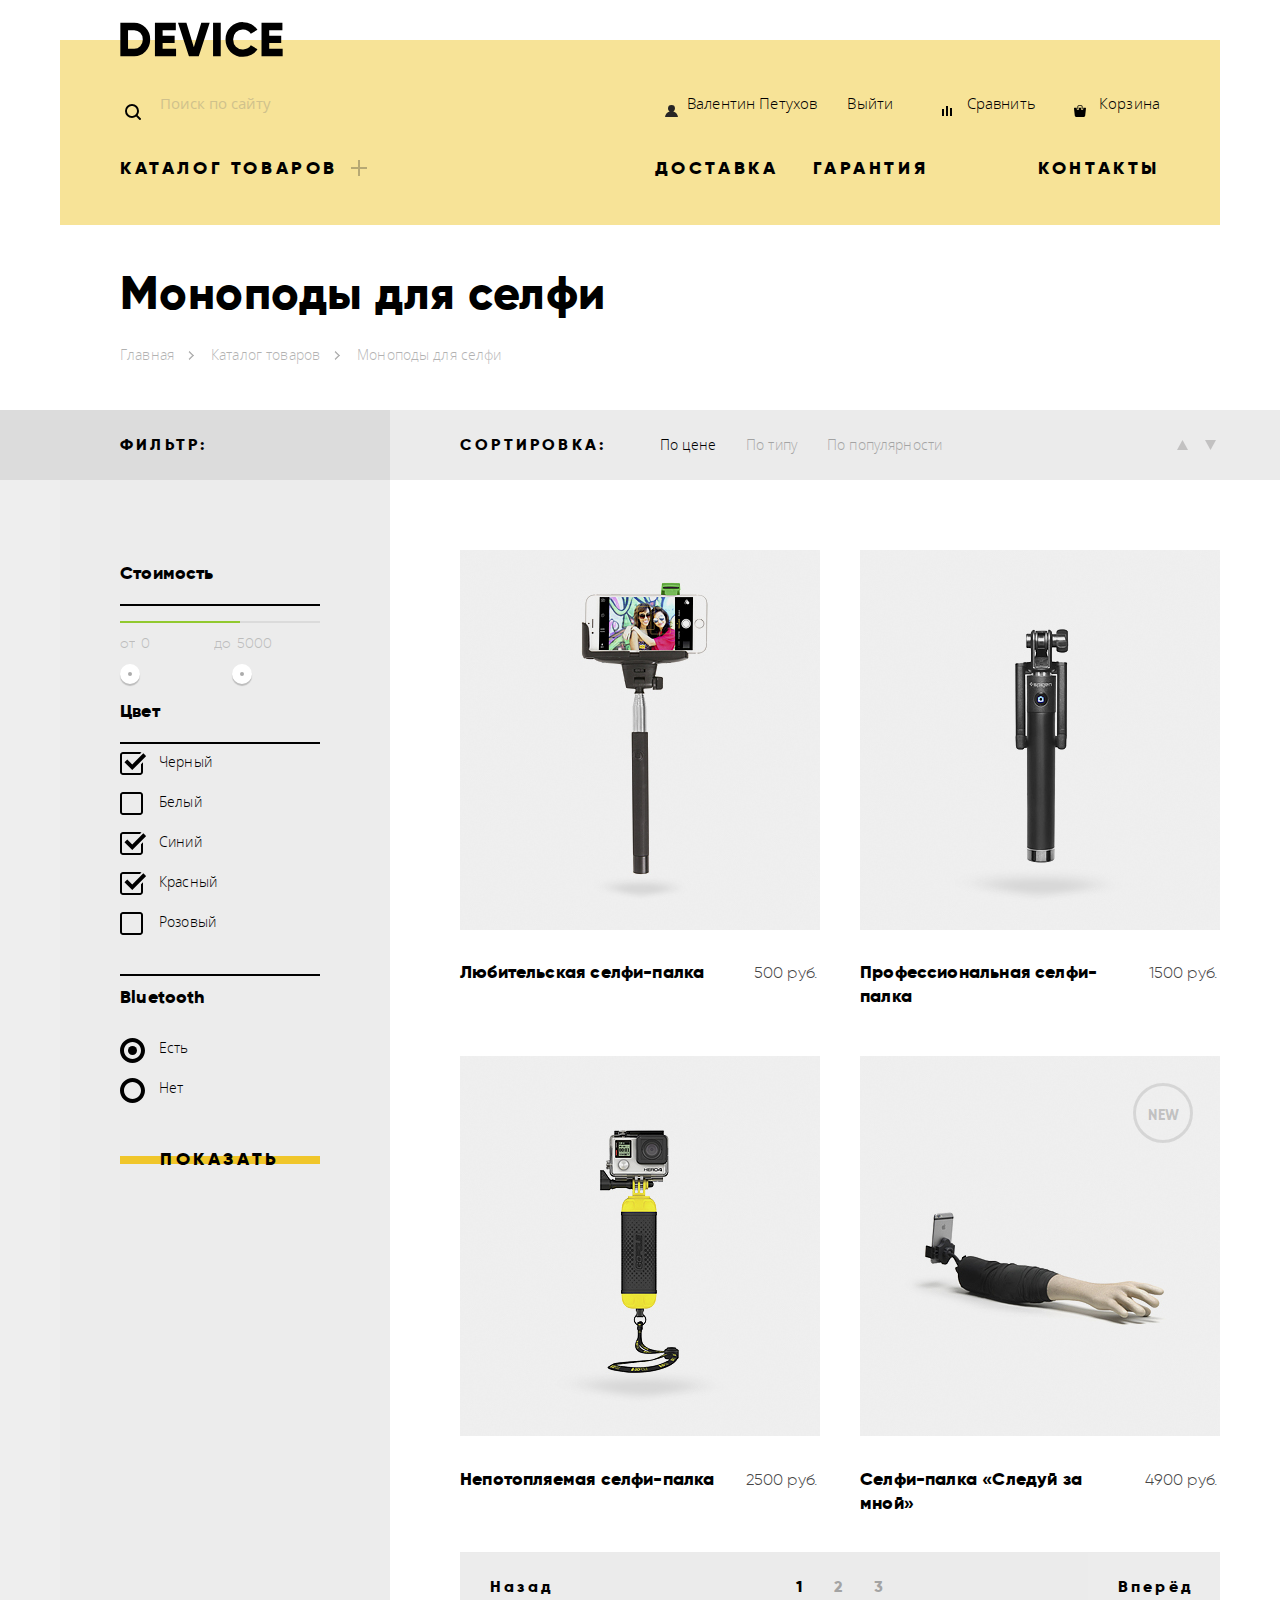
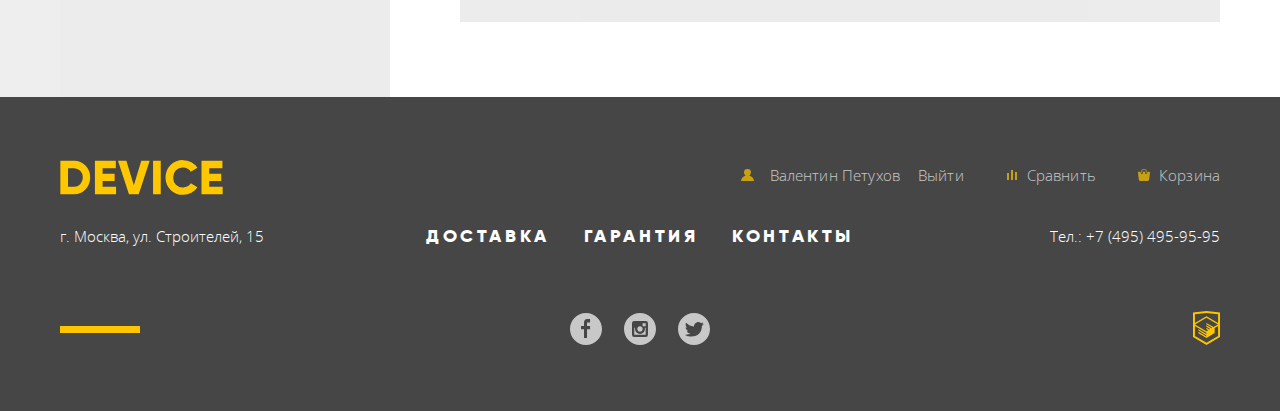
==== commit b15e3c4a: "Первая попытка" ====
--- a/catalog.html
+++ b/catalog.html
@@ -6,82 +6,48 @@
 	<title>DEVICE Catalog</title>
 	<link href="https://fonts.googleapis.com/css?family=Open+Sans&display=swap&subset=cyrillic" rel="stylesheet">	
 	<link href="css/normalize.css" rel="stylesheet">
-	<link href="css/style.css" rel="stylesheet">
+	<link href="css/style.min.css" rel="stylesheet">
 </head>
 
 <body>
 	<div class="site-wrapper">
 		<div class="content-wrapper">
-			<header class="main-header">
-				<h1 class="visually-hidden header-tier1">Онлайн магазин электронных гаджетов DEVICE. Каталог моноподов для селфи</h1>
-				<div class="container">
-					<a href="index.html" class="header-logo" aria-label="Ссылка на главную страницу логотип">
-						<svg class="fade-link" width="163" height="35" xmlns="http://www.w3.org/2000/svg" viewBox="0 0 164 35">
-							<path d="m0.35 0.7v33.6h13.532a15.723 15.723 0 0 0 11.72-4.824 16.464 16.464 0 0 0 4.712-11.976 16.465 16.465 0 0 0-4.712-11.976 15.723 15.723 0 0 0-11.72-4.824zm7.733 26.208v-18.819h5.8a8.648 8.648 0 0 1 6.5 2.568 9.412 9.412 0 0 1 2.489 6.84 9.41 9.41 0 0 1-2.489 6.84 8.646 8.646 0 0 1-6.5 2.568h-5.8zm34.8-5.952h12.082v-7.3h-12.086v-5.567h13.291v-7.389h-21.024v33.6h21.265v-7.392h-13.532v-5.952zm36.343 13.344 11.019-33.6h-8.458l-7.491 24.72-7.491-24.72h-8.457l11.019 33.6zm14.4 0h7.733v-33.6h-7.733zm38.615-1.416a15.514 15.514 0 0 0 6.041-5.688l-6.67-3.84a7.488 7.488 0 0 1-3.165 3.024 9.874 9.874 0 0 1-4.664 1.1 9.594 9.594 0 0 1-7.177-2.736 9.907 9.907 0 0 1-2.682-7.248 9.908 9.908 0 0 1 2.682-7.248 9.594 9.594 0 0 1 7.177-2.736 9.914 9.914 0 0 1 4.64 1.08 7.6 7.6 0 0 1 3.189 3.048l6.67-3.84a15.881 15.881 0 0 0-6.09-5.688 17.419 17.419 0 0 0-8.409-2.088 17.12 17.12 0 0 0-17.592 17.472 17.12 17.12 0 0 0 17.589 17.476 17.519 17.519 0 0 0 8.458-2.088zm17.881-11.928h12.082v-7.3h-12.085v-5.567h13.29v-7.389h-21.022v33.6h21.264v-7.392h-13.532v-5.952z"/>
-						</svg>
-					</a>
-					<div class="user-block">
-						<div class="user-block-search">						
-							<form class="search-form" action="#" method="post">
-								<input class="search-input" name="search-input" id="search-input" type="search" placeholder="Поиск по сайту" required>
-								<button class="btn-search" type="submit">Найти</button>
-							</form>
-						</div>
-						<div class="user-block-login">
-							<span class="user-name">Валентин Петухов</span>
-							<a class="link login fade-link" href="#">Выйти</a>
-						</div>
-						<div class="user-block-compare">
-							<a class="link compare fade-link" href="#">Сравнить</a>
-						</div>
-						<div class="user-block-cart">
-							<a class="link cart fade-link" href="#">Корзина</a>
-						</div>
-					</div>
-					<nav class="main-navigation">
-						<ul class="main-menu">
-							<li class="main-menu-catalog">
-								<a class="menu-link fade-link" href="#">КАТАЛОГ ТОВАРОВ</a>
-								<div class="catalog-menu visually-hidden">
-									<ul class="catalog-menu_column1">
-										<li>
-											<a class="link fade-link" href="#">Виртуальная реальность</a>
-										</li>
-										<li>
-											<a class="link fade-link" href="catalog.html">Моноподы для селфи</a>
-										</li>
-										<li>
-											<a class="link fade-link" href="#">Экшн-камеры</a>
-										</li>
-									</ul>
-									<ul class="catalog-menu_column2">
-										<li>
-											<a class="link fade-link" href="#">Фитнес-браслеты</a>
-										</li>
-										<li>
-											<a class="link fade-link" href="#">Умные часы</a>
-										</li>
-									</ul>
-									<ul class="catalog-menu_column3">
-										<li>
-											<a class="link fade-link" href="#">Квадрокоптеры</a>
-										</li>
-									</ul>
-								</div>
-							</li>
-							<li class="main-menu-delivery">
-								<a class="menu-link fade-link" href="#">ДОСТАВКА</a>
-							</li>
-							<li class="main-menu-varanty">
-								<a class="menu-link fade-link" href="#">ГАРАНТИЯ</a>
-							</li>
-							<li class="main-menu-contacts">
-								<a class="menu-link fade-link" href="#">КОНТАКТЫ</a>
-							</li>
-						</ul>
-					</nav>
-				</div>
-			</header>
+				<header class="main-header catalog-header">
+						<h1 class="visually-hidden header-tier1">Онлайн магазин электронных гаджетов DEVICE</h1>
+						<div class="container"></div>
+							<a href="index.html" class="header-logo" aria-label="Ссылка на главную страницу логотип">
+								<svg class="fade-link" width="163" height="35" xmlns="http://www.w3.org/2000/svg" viewBox="0 0 164 35">
+									<path d="m0.35 0.7v33.6h13.532a15.723 15.723 0 0 0 11.72-4.824 16.464 16.464 0 0 0 4.712-11.976 16.465 16.465 0 0 0-4.712-11.976 15.723 15.723 0 0 0-11.72-4.824zm7.733 26.208v-18.819h5.8a8.648 8.648 0 0 1 6.5 2.568 9.412 9.412 0 0 1 2.489 6.84 9.41 9.41 0 0 1-2.489 6.84 8.646 8.646 0 0 1-6.5 2.568h-5.8zm34.8-5.952h12.082v-7.3h-12.086v-5.567h13.291v-7.389h-21.024v33.6h21.265v-7.392h-13.532v-5.952zm36.343 13.344 11.019-33.6h-8.458l-7.491 24.72-7.491-24.72h-8.457l11.019 33.6zm14.4 0h7.733v-33.6h-7.733zm38.615-1.416a15.514 15.514 0 0 0 6.041-5.688l-6.67-3.84a7.488 7.488 0 0 1-3.165 3.024 9.874 9.874 0 0 1-4.664 1.1 9.594 9.594 0 0 1-7.177-2.736 9.907 9.907 0 0 1-2.682-7.248 9.908 9.908 0 0 1 2.682-7.248 9.594 9.594 0 0 1 7.177-2.736 9.914 9.914 0 0 1 4.64 1.08 7.6 7.6 0 0 1 3.189 3.048l6.67-3.84a15.881 15.881 0 0 0-6.09-5.688 17.419 17.419 0 0 0-8.409-2.088 17.12 17.12 0 0 0-17.592 17.472 17.12 17.12 0 0 0 17.589 17.476 17.519 17.519 0 0 0 8.458-2.088zm17.881-11.928h12.082v-7.3h-12.085v-5.567h13.29v-7.389h-21.022v33.6h21.264v-7.392h-13.532v-5.952z"/>
+								</svg>
+							</a>
+							<div class="user-block">										
+								<form class="search-form" action="#" method="post">
+									<input class="search-input" name="search-input" id="search-input" type="search" placeholder="Поиск по сайту" required>
+									<button class="btn-search" type="submit">Найти</button>
+								</form>						
+								<a class="link login fade-link" href="#">Валентин Петухов</a>	
+								<a class="link logout fade-link" href="#">Выйти</a>					
+								<a class="link compare fade-link" href="#">Сравнить</a>						
+								<a class="link cart fade-link" href="#">Корзина</a>						
+							</div>
+							<nav class="main-navigation">
+								<ul class="main-menu">
+									<li class="main-menu-catalog">
+										<a class="menu-link fade-link" href="#">КАТАЛОГ ТОВАРОВ</a>								
+									</li>
+									<li class="main-menu-delivery">
+										<a class="menu-link fade-link" href="#">ДОСТАВКА</a>
+									</li>
+									<li class="main-menu-varanty">
+										<a class="menu-link fade-link" href="#">ГАРАНТИЯ</a>
+									</li>
+									<li class="main-menu-contacts">
+										<a class="menu-link fade-link" href="#">КОНТАКТЫ</a>
+									</li>
+								</ul>
+							</nav>
+						</div>
+					</header>
 
 			<main>
 				<div class="catalog-headline">					
@@ -149,10 +115,10 @@
 												</div>
 												<div class="toggle max-toggle">														
 												</div>										
-												<label class="price-label" for="min-cost-hidden">от</label>
-												<input class="price-input" type="number" name="min-cost" id="min-cost-hidden" min="0" value="0">
-												<label class="price-label" for="max-cost-hidden">до</label>
-												<input class="price-input" type="number" name="max-cost" id="max-cost-hidden" max="5000" value="5000">
+												<label class="price-label" for="min-cost">от</label>
+												<input class="price-input" type="number" name="min-cost" id="min-cost" min="0" value="0">
+												<label class="price-label" for="max-cost">до</label>
+												<input class="price-input" type="number" name="max-cost" id="max-cost" max="5000" value="5000">
 											</div>	
 									</fieldset>
 									<fieldset class="filter-fieldset">
@@ -204,7 +170,6 @@
 								<h2 class="visually-hidden">Товары</h2>						
 								<div class="goods-table">
 									<ul class="goods-list">
-
 										<li class="good">
 											<div class="good-picture-wrap">
 												<img src="img/item-1_360x380.jpg" width="360" height="380" alt="Любительская селфи-палка">
@@ -288,59 +253,69 @@
 					</div>				
 				</div>
 			</main>
-
 			<footer class="main-footer">
-				<div class="footer-user-block">
-					<div class="footer-logo">
-						<svg class="footer-logo-svg fade-link" width="163" height="35" xmlns="http://www.w3.org/2000/svg" viewBox="0 0 164 35">
-							<path d="m0.35 0.7v33.6h13.532a15.723 15.723 0 0 0 11.72-4.824 16.464 16.464 0 0 0 4.712-11.976 16.465 16.465 0 0 0-4.712-11.976 15.723 15.723 0 0 0-11.72-4.824zm7.733 26.208v-18.819h5.8a8.648 8.648 0 0 1 6.5 2.568 9.412 9.412 0 0 1 2.489 6.84 9.41 9.41 0 0 1-2.489 6.84 8.646 8.646 0 0 1-6.5 2.568h-5.8zm34.8-5.952h12.082v-7.3h-12.086v-5.567h13.291v-7.389h-21.024v33.6h21.265v-7.392h-13.532v-5.952zm36.343 13.344 11.019-33.6h-8.458l-7.491 24.72-7.491-24.72h-8.457l11.019 33.6zm14.4 0h7.733v-33.6h-7.733zm38.615-1.416a15.514 15.514 0 0 0 6.041-5.688l-6.67-3.84a7.488 7.488 0 0 1-3.165 3.024 9.874 9.874 0 0 1-4.664 1.1 9.594 9.594 0 0 1-7.177-2.736 9.907 9.907 0 0 1-2.682-7.248 9.908 9.908 0 0 1 2.682-7.248 9.594 9.594 0 0 1 7.177-2.736 9.914 9.914 0 0 1 4.64 1.08 7.6 7.6 0 0 1 3.189 3.048l6.67-3.84a15.881 15.881 0 0 0-6.09-5.688 17.419 17.419 0 0 0-8.409-2.088 17.12 17.12 0 0 0-17.592 17.472 17.12 17.12 0 0 0 17.589 17.476 17.519 17.519 0 0 0 8.458-2.088zm17.881-11.928h12.082v-7.3h-12.085v-5.567h13.29v-7.389h-21.022v33.6h21.264v-7.392h-13.532v-5.952z"/>
-						</svg>						
+				<div class="footer-wrapper">
+					<div class="footer-first-row">
+						<div class="footer-logo">
+							<svg class="footer-logo-svg fade-link" width="163" height="35" xmlns="http://www.w3.org/2000/svg" viewBox="0 0 164 35">
+								<path d="m0.35 0.7v33.6h13.532a15.723 15.723 0 0 0 11.72-4.824 16.464 16.464 0 0 0 4.712-11.976 16.465 16.465 0 0 0-4.712-11.976 15.723 15.723 0 0 0-11.72-4.824zm7.733 26.208v-18.819h5.8a8.648 8.648 0 0 1 6.5 2.568 9.412 9.412 0 0 1 2.489 6.84 9.41 9.41 0 0 1-2.489 6.84 8.646 8.646 0 0 1-6.5 2.568h-5.8zm34.8-5.952h12.082v-7.3h-12.086v-5.567h13.291v-7.389h-21.024v33.6h21.265v-7.392h-13.532v-5.952zm36.343 13.344 11.019-33.6h-8.458l-7.491 24.72-7.491-24.72h-8.457l11.019 33.6zm14.4 0h7.733v-33.6h-7.733zm38.615-1.416a15.514 15.514 0 0 0 6.041-5.688l-6.67-3.84a7.488 7.488 0 0 1-3.165 3.024 9.874 9.874 0 0 1-4.664 1.1 9.594 9.594 0 0 1-7.177-2.736 9.907 9.907 0 0 1-2.682-7.248 9.908 9.908 0 0 1 2.682-7.248 9.594 9.594 0 0 1 7.177-2.736 9.914 9.914 0 0 1 4.64 1.08 7.6 7.6 0 0 1 3.189 3.048l6.67-3.84a15.881 15.881 0 0 0-6.09-5.688 17.419 17.419 0 0 0-8.409-2.088 17.12 17.12 0 0 0-17.592 17.472 17.12 17.12 0 0 0 17.589 17.476 17.519 17.519 0 0 0 8.458-2.088zm17.881-11.928h12.082v-7.3h-12.085v-5.567h13.29v-7.389h-21.022v33.6h21.264v-7.392h-13.532v-5.952z"/>
+							</svg>	
+						</div>
+						<div class="footer-links">
+						<ul class="footer-links-list">
+							<li class="footer-user-block-login footer-list-item">
+								<a class="footer-user footer-link" href="#">Валентин Петухов</a>
+							</li>
+							<li class="footer-logout">
+								<a class="footer-link" href="#">Выйти</a>
+							</li>
+							<li class="footer-user-block-compare footer-list-item">
+								<a class="footer-compare footer-link" href="#">Сравнить</a>
+							</li>
+							<li class="footer-user-block-cart footer-list-item">
+								<a class="footer-cart footer-link" href="#">Корзина</a>
+							</li>
+						</ul>
+						</div>
 					</div>
-					<div class="footer-user-block-login">
-						<span class="user-name-footer">Валентин Петухов</span>
-						<a class="login footer-link" href="#">Выйти</a>
+					<div class="footer-second-row">
+						<address class="footer-address">г. Москва, ул. Строителей, 15</address>
+						<div class="footer-menu">
+						<ul class="footer-menu-list">
+							<li class="footer-menu-item">
+								<a href="#">ДОСТАВКА</a>
+							</li>
+							<li class="footer-menu-item">
+								<a href="#">ГАРАНТИЯ</a>
+							</li>
+							<li class="footer-menu-item">
+								<a href="#">КОНТАКТЫ</a>						
+							</li>
+						</ul>
+						</div>
+						<div class="footer-phone">
+						<p>Тел.: +7 (495) 495-95-95</p>
+						</div>
 					</div>
-					<div class="footer-user-block-compare">
-						<a class="compare footer-link" href="#">Сравнить</a>
+					<div class="footer-third-row">
+						<div class="yellow-brick"></div>
+						<div class="footer-social">
+							<ul class="footer-social-list">
+									<li class="footer-social-facebook">
+										<a class="social-btn social-btn-fb footer-link" href="#" aria-label="Device в facebook"></a>
+									</li>
+									<li class="footer-social-instagram">
+										<a class="social-btn social-btn-inst footer-link" href="#" aria-label="Device в instagram"></a>
+									</li>
+									<li class="footer-social-twitter">
+										<a class="social-btn social-btn-tw footer-link" href="#" aria-label="Device в twitter"></a>
+									</li>
+							</ul>
+							</div>
+							<a href="https://htmlacademy.ru/intensive/htmlcss" class="footer-academy-logo" title="HTML Academy"><img src="img/logo-html_27x35.svg" width="27" height="34" alt="Логотип html academy"></a>
+						</div>
 					</div>
-					<div class="footer-user-block-cart">
-						<a class="cart footer-link" href="#">Корзина</a>
-					</div>
-				</div>
-				<div class="footer-information-block">
-					<address class="footer-address">г. Москва, ул. Строителей, 15</address>
-					<ul class="footer-menu">
-						<li class="footer-menu-delivery">
-							<a href="#">ДОСТАВКА</a>
-						</li>
-						<li class="footer-menu-varanty">
-							<a href="#">ГАРАНТИЯ</a>
-						</li>
-						<li class="footer-menu-contacts">
-							<a href="#">КОНТАКТЫ</a>
-						</li>
-					</ul>
-					<a class="footer-phone" href="tel:+74954959595">+7(495)495-95-95</a>
-				</div>
-				<div class="footer-social-wrap">
-					<div class="yellow-brick"></div>					
-					<ul class="footer-social">
-						<li class="footer-social-facebook">
-							<a class="social-btn social-btn-fb footer-link" href="#" aria-label="Device в facebook"></a>
-						</li>
-						<li class="footer-social-instagram">
-							<a class="social-btn social-btn-inst footer-link" href="#" aria-label="Device в instagram"></a>
-						</li>
-						<li class="footer-social-twitter">
-							<a class="social-btn social-btn-tw footer-link" href="#" aria-label="Device в twitter"></a>
-						</li>
-					</ul>
-					<a class="html-academy-logo" href="https://htmlacademy.ru/" aria-label="htmlacademy">						
-						<svg class="fade-link" xmlns="http://www.w3.org/2000/svg" width="27" height="35" viewBox="0 0 26.943 34.09"><path fill="#FFC600" d="M13.62.017L13.472 0 0 1.412v24.661l13.473 8.017 13.43-7.99.042-.025V1.412L13.62.017zm11.399 12.11L13.495 5.334l-.001-.104-.087.05-.088-.056v.109L1.925 12.118V3.147l11.548-1.212L25.02 3.147v8.98zm-11.614-5.34L24.923 13.5l-4.479 2.64-7.093-4.221-.014 1.415 5.904 3.513-.86.507-5.03-2.992-.014 1.415 3.827 2.275-.782.523-3.031-1.787-.014 1.413 1.853 1.091-1.8 1.081-11.356-6.751 11.371-6.835zm-11.48 8.34l11.411 6.791.016 1.044-7.942-4.728-.015 1.416 7.979 4.795.018 1.076-7.973-4.74-.013 1.414 8.021 4.822.046.025 8.143-4.872-.011-5.177 3.415-2.036v10.021L13.472 31.85 1.925 24.979v-9.852z"/></svg>
-					</a>
-				</div>
-			</footer>
-
+				</footer>
 		</div>
 	</div> 
 </body>
--- a/css/style.min.css
+++ b/css/style.min.css
@@ -0,0 +1 @@
+@font-face{font-family:"Gilroy bold";src:url(../fonts/gilroyextrabold.woff) format("woff"),url(../fonts/gilroyextrabold.woff2) format("woff2")}@font-face{font-family:"Gilroy light";src:url(../fonts/gilroylight.woff) format("woff"),url(../fonts/gilroylight.woff2) format("woff2")}@font-face{font-family:"Open Sans";src:url(../fonts/opensans.woff) format("woff"),url(../fonts/opensans.woff2) format("woff2")}@font-face{font-family:"Open Sans light";src:url(../fonts/opensanslight.woff) format("woff"),url(../fonts/opensanslight.woff2) format("woff2")}body{background-color:#FFF}a{text-decoration:none}img{max-width:100%;height:auto}.header-tier1{font-family:"Gilroy bold","Arial",sans-serif;font-size:47px;font-weight:800;font-style:normal;font-stretch:normal;line-height:1.02;letter-spacing:.47px;text-align:left;color:#000;margin:0}.visually-hidden{position:absolute;width:1px;height:1px;margin:-1px;border:0;padding:0;clip:rect(0 0 0 0);overflow:hidden}.content-wrapper{width:1160px;margin:0 auto}.main-header{position:relative;min-height:300px;margin-top:40px;background-color:#F7E397;padding:0 60px}.catalog-header{min-height:185px}.link{font-family:"Open Sans light","Arial",sans-serif;font-size:15px;font-weight:300;font-style:normal;font-stretch:normal;line-height:2;letter-spacing:.15px;text-align:left;color:#000;position:relative;padding-left:30px}.search-form{font-family:"Open Sans","Arial",sans-serif;font-size:15px;font-weight:300;font-style:normal;font-stretch:normal;line-height:30px;letter-spacing:.15px;text-align:left;color:#000;position:relative;margin-right:100px;width:440px;display:flex}.search-form input{position:relative;border:none;border-bottom:solid 2px transparent;padding:8px 0 8px 40px}.search-form::before{content:"";position:absolute;top:8px;left:0;display:block;width:50px;height:50px;background-image:url(../img/search_16x16.svg);background-repeat:no-repeat;background-position:5px 50%}.search-input{color:#FFF;opacity:.3;border:none;background-color:transparent;width:357px}.search-input:hover{opacity:.6}.search-input:focus{opacity:1;outline:none;border-bottom:solid 2px #000}.search-input:focus ~ .btn-search{opacity:1}.btn-search{opacity:0;font-family:"Open Sans","Arial",sans-serif;font-size:15px;font-weight:300;font-style:normal;font-stretch:normal;line-height:2;letter-spacing:.15px;text-align:center;color:#000;border:solid 2px #000;background-color:#F7E397;padding:8px 18px}.btn-search:hover{color:#FFF;background-color:#000}.btn-search:active{opacity:1;color:rgba(255,255,255,0.3)}.login{padding-left:27px}.compare{margin-right:33px;margin-left:auto}.cart{position:relative;padding-left:30px}.main-menu,.main-goods-list,.footer-menu-list,.footer-social-list,.breadcrumbs-list,.sort-list,.sort-direction,.color-list,.bluetooth-list,.goods-list,.paginator-list,.pages,.footer-links-list,.services-control,.slider-list,.goods-slider-control,.breadcrumbs ul,.catalog-menu ul,.about-us ul{list-style:none}.login::before{content:"";position:absolute;top:8px;left:0;display:block;width:30px;height:30px;background-image:url(../img/user_13x12.svg);background-repeat:no-repeat;background-position:5px 50%}.compare::before{content:"";position:absolute;top:8px;left:0;display:block;width:30px;height:30px;background-image:url(../img/compare_10x10.svg);background-repeat:no-repeat;background-position:5px 50%}.cart::before{content:"";position:absolute;top:8px;left:0;display:block;width:30px;height:30px;background-image:url(../img/cart_12x12.svg);background-repeat:no-repeat;background-position:5px 50%}.menu-link{font-family:"Gilroy bold","Arial",sans-serif;font-size:18px;font-weight:800;font-style:normal;font-stretch:normal;line-height:1.33;letter-spacing:3.6px;text-align:left;color:#000}.button{font-family:"Gilroy bold","Arial",sans-serif;font-size:18px;font-weight:800;font-style:normal;font-stretch:normal;line-height:1.33;letter-spacing:3.6px;text-align:center;color:#000;background:linear-gradient(to top,rgba(0,0,0,0.0) 40%,#F0C62A 40%,#F0C62A 60%,rgba(0,0,0,0.0) 60%);border:none;display:block;padding:8px 0;cursor:pointer}.button:hover,.services-slider-control:hover{background:linear-gradient(to top,rgba(0,0,0,0.0) 0%,#F0C62A 0%,#F0C62A 100%,rgba(0,0,0,0.0) 100%)}.button:active{color:rgba(0,0,0,0.3);outline:none}.information-button{width:260px}.goods-slider{position:relative;top:-112px;width:1160px;margin:0 auto -60px}.goods-slider-wrap{width:1160px;margin:0 auto}.slider-list{margin:0;padding:0}.goods-slider-item{display:flex;justify-content:space-between;min-height:500px}.goods-slider-item-img{text-align:center;width:560px}.goods-slider-description{position:relative;width:560px}.goods-slider-description::before{content:"";position:absolute;left:0;top:36px;width:100px;height:8px;background-color:#FFF}.goods-slider-description::after{position:absolute;top:-13px;right:47px;font-family:Gilroy bold;font-weight:700;font-size:180px;line-height:180px;color:#FFF;letter-spacing:.01em}.goods-slider-item:nth-child(1) .goods-slider-description::after{content:"01"}.goods-slider-item:nth-child(2) .goods-slider-description::after{content:"02"}.goods-slider-item:nth-child(3) .goods-slider-description::after{content:"03"}.slider-title{position:relative;z-index:2;margin-top:80px;margin-bottom:18px;font-family:"Gilroy bold","Arial",sans-serif;font-size:47px;font-weight:800;font-style:normal;font-stretch:normal;line-height:1.19;letter-spacing:.47px;text-align:left;color:#000}.slider-paragraph{font-family:"Open Sans","Arial",sans-serif;font-size:15px;font-weight:300;font-style:normal;font-stretch:normal;line-height:2;letter-spacing:.15px;text-align:left;color:#464646}.slider-control-wrapper{position:relative}.more-button{display:block;width:220px;box-sizing:border-box;z-index:1;font-size:18px;line-height:24px;letter-spacing:.2em;position:relative;font-weight:700;color:#000;padding:8px 42px}.goods-slider-control{position:absolute;right:93px;top:0;z-index:4;margin:0;padding:0}.slider-control-dot{display:inline-block;margin-right:28px;vertical-align:middle}.goods-slider-label{font-size:0;position:relative}.goods-slider-label::before{content:"";position:absolute;top:0;left:0;width:12px;height:12px;background-image:url(../img/slider-button-empty_12x12.svg);background-repeat:no-repeat;background-size:12px;cursor:pointer;padding:1px}.goods-slider-input:checked + .goods-slider-label::before{background-image:url(../img/slider-button_12x12.svg)}.features{margin-top:50px;margin-left:-2px;border-collapse:collapse;border-spacing:0}.features-values td{width:160px;padding:0}.features-values td:nth-child(2){width:140px}.features-names{padding-top:7px}.services-slider-item p{display:block;width:490px;margin-bottom:43px;font-family:"Open Sans","Arial",sans-serif;font-size:15px;font-weight:300;font-style:normal;font-stretch:normal;line-height:2;letter-spacing:.15px;text-align:left;color:#464646}.unit1,.unit2,.unit3{font-family:"Gilroy light","Arial",sans-serif;font-size:36px;font-weight:300;font-style:normal;font-stretch:normal;line-height:1.33;letter-spacing:.36px;text-align:left;color:#000}.prop1,.prop2,.prop3{font-family:"Open Sans","Arial",sans-serif;font-size:13px;font-weight:300;font-style:normal;font-stretch:normal;line-height:1.54;letter-spacing:.13px;text-align:left;color:#464646}.main-goods-item-img{background-color:#F7E397;position:relative}.main-goods-item-name{font-family:"Gilroy bold","Arial",sans-serif;font-size:18px;font-weight:800;font-style:normal;font-stretch:normal;line-height:1.33;letter-spacing:.18px;text-align:left;color:#000;margin:33px 0}.monopod{padding-right:50px}.main-goods-item:hover .main-goods-item-img{background-color:#F0C62A}.main-goods-item-picture{position:absolute;top:50%;left:50%;transform:translate(-50%,-50%)}.main-goods-item-picture-monopod{position:absolute;top:auto;bottom:0;left:50%;transform:translateX(-50%)}.main-goods-item:active .main-goods-item-picture{opacity:.3}.main-goods-item:active .main-goods-item-picture-monopod{opacity:.3}.main-goods-item:active .main-goods-item-name{opacity:.3}.services-control label{font-family:"Gilroy bold","Arial",sans-serif;font-size:18px;font-weight:800;font-style:normal;font-stretch:normal;line-height:1.33;letter-spacing:3.6px;text-align:center;color:#000;background:linear-gradient(to top,rgba(0,0,0,0.0) 40%,#F0C62A 40%,#F0C62A 60%,rgba(0,0,0,0.0) 60%)}.header-tier3{font-family:"Gilroy bold","Arial",sans-serif;font-size:47px;font-weight:800;font-style:normal;font-stretch:normal;line-height:48px;letter-spacing:.47px;text-align:left;color:#000;margin-bottom:43px;display:block;position:relative}.information-header::before{position:absolute;top:-46px;content:"";width:80px;height:7px;background-color:#000}.services-slider-item_delivery,.services-slider-item_warranty,.services-slider-item_credit{display:none}#services-1:checked ~ .services1-label,#services-2:checked ~ .services2-label,#services-3:checked ~ .services3-label{color:#F3DF83;background:none;background-color:#000}#services-1:checked ~ .site-wrapper #delivery,#services-2:checked ~ .site-wrapper #warranty,#services-3:checked ~ .site-wrapper #credit{display:block}.brands-item{opacity:.2;filter:grayscale(100%)}.brands-item:hover{opacity:1;filter:grayscale(0%)}.delivery-list{display:block;margin-top:65px;margin-left:-3px;margin-bottom:54px}.delivery-list li::before{position:absolute;content:"";top:16px;left:-36px;height:5px;width:5px;border:2px solid #E5E5E5;border-radius:50%}.about-us li{font-family:"Gilroy bold","Arial",sans-serif;font-size:16px;font-weight:800;line-height:2.5;color:#000;position:relative}.location{margin-bottom:70px}.information-paragraph{font-family:"Open Sans light","Arial",sans-serif;font-size:15px;font-weight:300;font-style:normal;font-stretch:normal;line-height:2;letter-spacing:normal;text-align:left;color:#464646;width:475px;margin-bottom:30px}.modal-map-close,.modal-feedback-close{background:url(../img/modal-close_55x55.svg) no-repeat center;border:none;opacity:.5;position:absolute;z-index:3;height:55px;width:55px;top:25px;right:20px;cursor:pointer;font-size:0}.feedback-label{display:block;width:360px;margin-bottom:5px}.close-button:hover{opacity:1}.close-button:active{opacity:.3}.modal-feedback{position:relative;width:760px;background-color:#fff;box-shadow:0 10px 20px 0 rgba(0,0,0,0.2);padding:96px 100px 80px}.feedback-form{display:block}.feedback-wrapper{display:flex;justify-content:space-between}.wrapper-column{margin-bottom:33px}.feedback-textarea{display:block;width:760px;min-height:160px;resize:none;box-sizing:border-box;padding:16px 20px}.feedback-input{display:block;width:360px;box-sizing:border-box;padding:16px 20px}.feedback-form input,.feedback-form textarea{border:solid 3px #F2F2F2;background-color:#F2F2F2;font-family:"Open Sans","Arial",sans-serif;font-size:14px;font-weight:400;font-style:normal;font-stretch:normal;line-height:1.29;letter-spacing:normal;text-align:left;color:rgba(70,70,70,0.4);resize:none}.feedback-form input:hover,.feedback-form textarea:hover{background-color:#EBEBEB;border:solid 3px #EBEBEB;color:rgba(70,70,70,0.4)}.feedback-form input:focus,.feedback-form textarea:focus{color:#464646;outline:none;border:solid 3px #F0C52E;background-color:#fff}.invalid{background-color:#f6dada;border:solid 3px #f6dada;color:rgba(70,70,70,0.4)}.feedback-form label{display:block;width:360px;font-family:"Gilroy bold","Arial",sans-serif;font-size:18px;font-weight:800;font-style:normal;font-stretch:normal;line-height:1.33;letter-spacing:normal;text-align:left;color:#000}.feedback-send{width:200px;box-sizing:border-box;padding:8px 35px}.modal-map{display:block;position:relative;width:960px;height:560px;background-color:#fff;background:url(../img/map-big-jpg_960x559.png) no-repeat center;box-shadow:0 10px 20px 0 rgba(0,0,0,0.2)}.user-name{font-family:"Open Sans light","Arial",sans-serif;font-size:15px;font-weight:300;font-style:normal;font-stretch:normal;line-height:2;letter-spacing:.15px;text-align:left;color:#000}.user-name-footer{font-family:"Open Sans light","Arial",sans-serif;font-size:15px;font-weight:300;font-style:normal;font-stretch:normal;line-height:2;letter-spacing:.15px;text-align:left;color:rgba(255,255,255,0.7)}.breadcrumbs-link,.sort-link{font-family:"Open Sans light","Arial",sans-serif;font-size:14px;font-weight:300;font-style:normal;font-stretch:normal;line-height:1.71;letter-spacing:.14px;text-align:left;color:#000;opacity:.3}.breadcrumbs-link:hover{opacity:.6}.breadcrumbs-link:active{opacity:.1}.goods-sort{background-color:#ECECEC}.sort-link-active{opacity:1}.header-tier2{font-family:"Gilroy bold","Arial",sans-serif;font-size:16px;font-weight:800;font-style:normal;font-stretch:normal;text-transform:uppercase;line-height:1.5;letter-spacing:3.2px;text-align:left;color:#000}.choice-name{font-family:"Gilroy bold","Arial",sans-serif;font-size:18px;font-weight:800;font-style:normal;font-stretch:normal;line-height:1.33;letter-spacing:.18px;text-align:left;color:#000}.min-cost,.max-cost{font-family:"Gilroy light","Arial",sans-serif;font-size:14px;font-weight:300;font-style:normal;font-stretch:normal;line-height:1.71;letter-spacing:normal;text-align:center;color:#000;opacity:.2}.goods-choise label{font-family:"Open Sans light","Arial",sans-serif;font-size:14px;font-weight:300;font-style:normal;font-stretch:normal;line-height:2.86;letter-spacing:.14px;text-align:left;color:#000}.goods-choise input:hover,.goods-choise label:hover{opacity:.6}.goods-choise input:active,.goods-choise label:active{opacity:1}.blocked{opacity:.25}.good-name{font-family:"Gilroy bold","Arial",sans-serif;font-size:18px;font-weight:800;font-style:normal;font-stretch:normal;line-height:1.33;letter-spacing:.18px;text-align:left;color:#000}.hide-link{opacity:0}.good-price{font-family:"Gilroy light","Arial",sans-serif;font-size:16px;font-weight:300;font-style:normal;font-stretch:normal;line-height:1.5;letter-spacing:.16px;text-align:right;color:#464646}.paginator-link{font-family:"Gilroy bold","Arial",sans-serif;font-size:16px;font-weight:800;font-style:normal;font-stretch:normal;line-height:1.5;letter-spacing:3.2px;text-align:left;color:#000;opacity:.3}.paginator-prev,.paginator-next{background-color:#ECECEC;opacity:1}.paginator-prev:hover,.paginator-next:hover{background-color:#DADADA}.paginator-prev:active,.paginator-next:active{color:rgba(0,0,0,0.3)}.sort-link-current,.paginator-link-current{opacity:1}.appearance-link:hover{opacity:.6}.appearance-link:active{opacity:1}.site-wrapper{margin:auto}.header-logo{position:relative;top:-18px}.user-block{display:flex;justify-content:flex-start;align-items:baseline;padding-top:0;margin-bottom:28px}.main-menu{display:flex;padding:0}.main-menu-catalog{width:250px;margin-right:290px;position:relative}.main-menu-catalog::after{content:"";position:absolute;top:3px;right:-2px;width:16px;height:16px;background-image:url(../img/plus_16x16.svg);opacity:.3}.main-menu-delivery{margin-right:35px}.main-menu-varanty{margin-right:110px}.main-goods{margin-bottom:67px}.main-goods-wrap{width:1160px;margin:0 auto}.main-goods-list{display:flex;justify-content:space-between;margin:0;padding:0}.main-goods-item-link{width:160px;display:block}.main-goods-item-img{width:160px;height:160px}.services-slider{width:100%;min-height:385px;background:linear-gradient(to bottom,rgba(0,0,0,0.0) 25%,#E5E5E5 25%)}.services-slider-wrap{display:flex;min-height:320px;width:1160px;padding-left:2px;margin:0 auto}.services-control{display:flex;flex-direction:column;justify-content:center;min-width:277px;margin:0;padding:0;border-right:7px solid #000}.services-control-item{width:100%;padding:0;text-align:center;margin:12px 0}.services-slider-control{display:block;position:relative;z-index:1;display:block;width:160px;text-align:center;cursor:pointer;padding:8px 0}.services-slider-control::before{content:"";position:absolute;top:0;left:160px;width:120px;height:39px;background-color:transparent}.services-slider_input:checked ~ .services-slider-control::before{background-color:#000}.services-slider-item{position:relative;width:460px;margin-left:118px;margin-top:70px}.services-slider-item h3{margin-bottom:30px}.services-slider-item::after{content:"";position:absolute;top:-67px;left:493px;width:260px;height:320px;background-repeat:no-repeat;background-position:50% 50%}.services-slider-item_delivery::after{background-image:url(../img/delivery_136x164.svg)}.services-slider-item_warranty::after{background-image:url(../img/warranty_171x194.svg)}.services-slider-item_credit::after{background-image:url(../img/credit_156x186.svg)}.brands{width:1160px;margin-left:auto;margin-right:auto;background-color:#FFF;display:flex;align-content:center;padding:95px 0;display:flex;justify-content:space-between}.brands-item{width:290px}.information{width:1160px;margin-bottom:80px;margin-left:auto;margin-right:auto;display:flex;justify-content:space-between}.about-us,.contacts{width:560px}.catalog-headline{width:1160px;min-height:140px;margin-left:140px;margin-right:140px;padding-top:45px}.breadcrumbs-list{display:flex}.catalog-goods-header{height:70px;background-color:#DADADA;display:flex;width:100%}.filter-header{width:468px;height:70px}.goods-list-sort{width:973px;height:70px;background-color:#ECECEC;display:flex}.sort-list{display:flex}.sort-link{display:block}.main-footer{position:relative;padding-top:63px;padding-bottom:17px;background-color:#464646}.footer-wrapper{width:1160px;margin:0 auto}.footer-first-row{display:flex;justify-content:space-between;margin-bottom:7px}.footer-logo-svg path{fill:#FFC700}.footer-links-list{display:flex;margin:0;padding:0}.footer-list-item{margin-left:33px}.footer-user,.footer-compare,.footer-cart{padding-left:30px}.footer-link::before{content:"";position:absolute;left:0;display:block;width:30px;height:30px;background-repeat:no-repeat;background-position:50% 50%}.footer-user::before{left:-7px;background-image:url(../img/footer_user_13x12.svg)}.footer-compare::before{background-image:url(../img/footer_compare_10x10.svg)}.footer-cart::before{background-image:url(../img/footer_cart_12x12.svg)}.footer-user-block-logout{position:relative;padding-left:0;margin-left:-15px}.fade-link:hover{opacity:.6}.fade-link:active{opacity:.3}.footer-links-list a{font-family:"Open Sans","Arial",sans-serif;font-size:15px;font-weight:300;font-style:normal;font-stretch:normal;line-height:2;letter-spacing:.15px;text-align:left;color:#fff}.footer-link{position:relative;opacity:.7}.footer-link:hover{opacity:1}.footer-link:active{opacity:.2}.footer-second-row{display:flex;align-items:baseline;margin-bottom:45px}.footer-address{width:250px;text-align:left}.footer-phone{width:250px;text-align:right}.footer-menu{margin:0 auto}.footer-menu-list{display:flex;flex-wrap:wrap;justify-content:space-between;width:428px;margin:0;padding:0}.footer-phone,.footer-address{font-family:"Open Sans light","Arial",sans-serif;font-size:15px;font-weight:300;font-style:normal;font-stretch:normal;line-height:2;letter-spacing:normal;color:#fff}.footer-menu a{font-family:"Gilroy bold","Arial",sans-serif;font-size:18px;font-weight:800;font-style:normal;font-stretch:normal;line-height:1.33;letter-spacing:3.6px;text-align:left;color:#fff}.footer-menu a:hover{opacity:.6}.footer-menu a:active{opacity:.3}.footer-third-row{position:relative;display:flex;align-items:baseline;margin-bottom:45px}.footer-third-row::before{content:"";position:absolute;top:15px;left:0;width:80px;height:7px;background-color:#ffc600}.yellow-brick{width:80px}.footer-social{margin:0 auto}.footer-social-list{display:flex;justify-content:space-between;width:140px;margin:0;padding:0}.social-btn{display:block;width:32px;height:32px}.social-btn-fb{background:url(../img/fb_32x32.svg) no-repeat center}.social-btn-inst{background:url(../img/inst_32x32.svg) no-repeat center}.social-btn-tw{background:url(../img/tw_32x32.svg) no-repeat center}.html-academy-logo{width:80px}.footer-academy-logo{width:80px;text-align:right}.footer-logout{position:relative;padding-left:0;margin-left:18px}.catalog-menu{z-index:5;display:flex;width:1040px;margin:0;background-color:#F7E397;padding:20px 60px 36px}.catalog-menu-column1{display:block;list-style:none;width:220px;padding:0;margin:0;z-index:1;margin-right:20px;align-self:baseline}.catalog-menu-column2{display:block;list-style:none;width:180px;padding:0;margin:0;z-index:1;margin-right:20px;align-self:baseline}.catalog-menu-column3{display:block;list-style:none;width:200px;padding:0;margin:0;z-index:1;align-self:baseline}.catalog-menu li{display:list-item}.catalog-menu-link{font-family:"Open Sans light","Arial",sans-serif;font-size:15px;font-weight:300;font-style:normal;font-stretch:normal;line-height:2;letter-spacing:.15px;text-align:left;color:#000;position:relative}.catalog-headline{width:1160px;margin:0 auto}.breadcrumbs{margin-bottom:45px;padding:0 60px}.breadcrumbs h1{margin-bottom:25px}.breadcrumbs-list{display:flex;justify-content:flex-start;padding:0;margin-right:37px}.breadcrumbs-list-item{margin-right:37px;display:list-item}.breadcrumbs-link{position:relative}.breadcrumbs-list-item:not(:last-child) .breadcrumbs-link::after{content:"";position:absolute;top:6px;right:-20px;z-index:1;width:7px;height:7px;border-top-left-radius:50px;transform:rotate(-45deg) scale(0.73);border-right:2px solid #000;border-bottom:2px solid #000}.catalog-goods-header{min-height:70px;background-image:linear-gradient(to right,#dcdcdc 0,#dcdcdc 28%,#ebebeb 28%,#ebebeb 100%)}.catalog-goods-header .catalog-container{display:flex}.catalog-container{width:1160px;margin:0 auto}.filter-header{width:200px;background-color:#DCDCDC;padding:23px 70px 23px 60px}.filter-header h2{display:block;margin:0}.catalog-sort{padding-top:23px;padding-bottom:23px;flex-grow:1;display:flex;align-items:center;background-color:#EBEBEB}.catalog-sort h2{display:block;padding-left:70px;width:200px;margin:0}.sort-list{padding:0;margin:0;display:flex;flex-wrap:wrap;width:460px}.sort-list li{display:list-item;margin-right:30px}.sort-direction{padding:0;margin:0;display:flex;flex-wrap:wrap;padding-inline-start:40px}.sort-direction li{display:list-item}.direction-link{display:block;margin-left:15px;font-size:0}.direction-link_up::before{content:"";display:inline-block;width:11px;height:10px;opacity:.2;margin-left:2px;background-image:url(../img/icon-up-dir_11x10.svg)}.direction-link_down::before{content:"";display:inline-block;width:11px;height:10px;opacity:.2;margin-left:2px;background-image:url(../img/icon-down-dir_11x10.svg)}.catalog-article{background-image:linear-gradient(to right,#eee 0,#eee 28%,#fff 28%,#fff 100%)}.catalog-container{display:flex;width:1160px;margin:0 auto}.goods-filter-wrap{display:block;box-sizing:border-box;width:330px;padding-left:60px;padding-top:70px;background-color:#ECECEC}.filter-form{display:block;width:200px;padding-right:70px}.filter-fieldset{position:relative;padding:0;border:none;margin:0 0 32px}.filter-fieldset::before{content:"";position:absolute;top:0;left:0;width:100%;height:2px;background-color:#000}.choice-name{margin-bottom:18px;padding-top:12px;display:table;max-width:100%;white-space:normal}.range-controls{position:relative;margin-top:17px;margin-bottom:8px}.scale{height:2px;background-color:#DBDBDB}.bar{position:absolute;left:0;width:60%;height:2px;background-color:#91C92F}.toggle{content:"";position:absolute;top:60px;width:4px;height:4px;background-color:#ABABAB;border:8px solid #FFF;border-radius:50%;box-shadow:0 2px 1px 0 rgba(0,1,1,0.2);cursor:pointer}.toggle:active{transform:scale(1.2)}.max-toggle{left:112px}.price-label,.price-input{width:27px;opacity:.2;font-family:Gilroy light;font-size:14px;font-weight:300;font-stretch:normal;font-style:normal;line-height:24px;letter-spacing:normal;color:#000;opacity:.2;border:none;background-color:transparent}.price-input{width:50px;margin-right:17px;margin-top:7px}.color-list{margin:0;padding:0}.color-list li{display:list-item}.filter-label{position:relative;padding-left:39px;font-family:Open Sans light;font-size:14px;font-weight:300;font-stretch:normal;font-style:normal;line-height:40px;letter-spacing:.14px;text-align:left;color:#000;cursor:pointer}.filter-label:hover{opacity:.6;cursor:pointer}.filter-label::before{content:"";position:absolute;top:0;left:0;width:26px;height:26px}.color-filter-input + .filter-label::before{background-image:url(../img/checkbox-off_23x23.svg);background-repeat:no-repeat}.color-filter-input:checked + .filter-label::before{background-image:url(../img/checkbox-on_27x23.svg);background-repeat:no-repeat}.bluetooth-list{display:block;margin:0;padding:0}.bluetooth-filter-input + .filter-label::before{background-image:url(../img/radio-off_25x25.svg);background-repeat:no-repeat}.bluetooth-filter-input:checked + .filter-label::before{background-image:url(../img/radio-on_25x25.svg.svg);background-repeat:no-repeat}.goods-filter-btn{width:100%;margin-top:5px}.goods-table{padding-top:50px;padding-left:50px}.goods-list{display:flex;flex-wrap:wrap;width:800px;padding:0;margin:0 0 -11px}.good{position:relative;display:list-item;margin:20px 20px 27px}.good-picture-wrap{position:relative}.add-to-cart{position:relative;z-index:1;box-sizing:border-box;width:200px;margin-bottom:20px;padding:8px 35px}.good-hover{position:absolute;top:177px;left:80px;display:block;width:200px}.add-to-compare{width:200px;border:none;font-family:"Open Sans light","Arial",sans-serif;font-size:13px;font-weight:300;font-style:normal;font-stretch:normal;line-height:1.54;letter-spacing:.13px;text-align:center;color:rgba(0,0,0,0.5);text-align:center;background-color:transparent}.add-to-compare:hover{color:rgba(0,0,0,1)}.add-to-compare:active{color:rgba(0,0,0,0.2)}.good{cursor:pointer}.good:hover .good-picture-wrap{opacity:.7}.good:hover .hide-link{opacity:1}.good-info{display:flex;justify-content:space-between;width:360px;margin-top:27px}.good-name{width:260px;background-color:transparent}.good-price{margin:0 3px 0 0}.good-new::before{content:"new";position:absolute;top:27px;right:27px;z-index:3;width:60px;height:60px;color:rgba(0,0,0,0.2);border:3px solid rgba(0,0,0,0.1);box-sizing:border-box;border-radius:50%;font-family:Gilroy bold;font-size:14px;font-weight:800;font-stretch:normal;font-style:normal;line-height:1.71;letter-spacing:.7px;text-align:center;text-transform:uppercase;padding:18px 12px}.paginator-list{display:flex;justify-content:space-between;align-items:center;width:760px;min-height:70px;box-sizing:border-box;background-color:#ebebeb;margin:20px 0 75px 70px;padding:23px 0}.paginator-prev,.paginator-next{padding:24px 26px 24px 30px}.pages{display:flex;justify-content:space-between;min-width:90px;padding:0;margin:0 0 0 15px}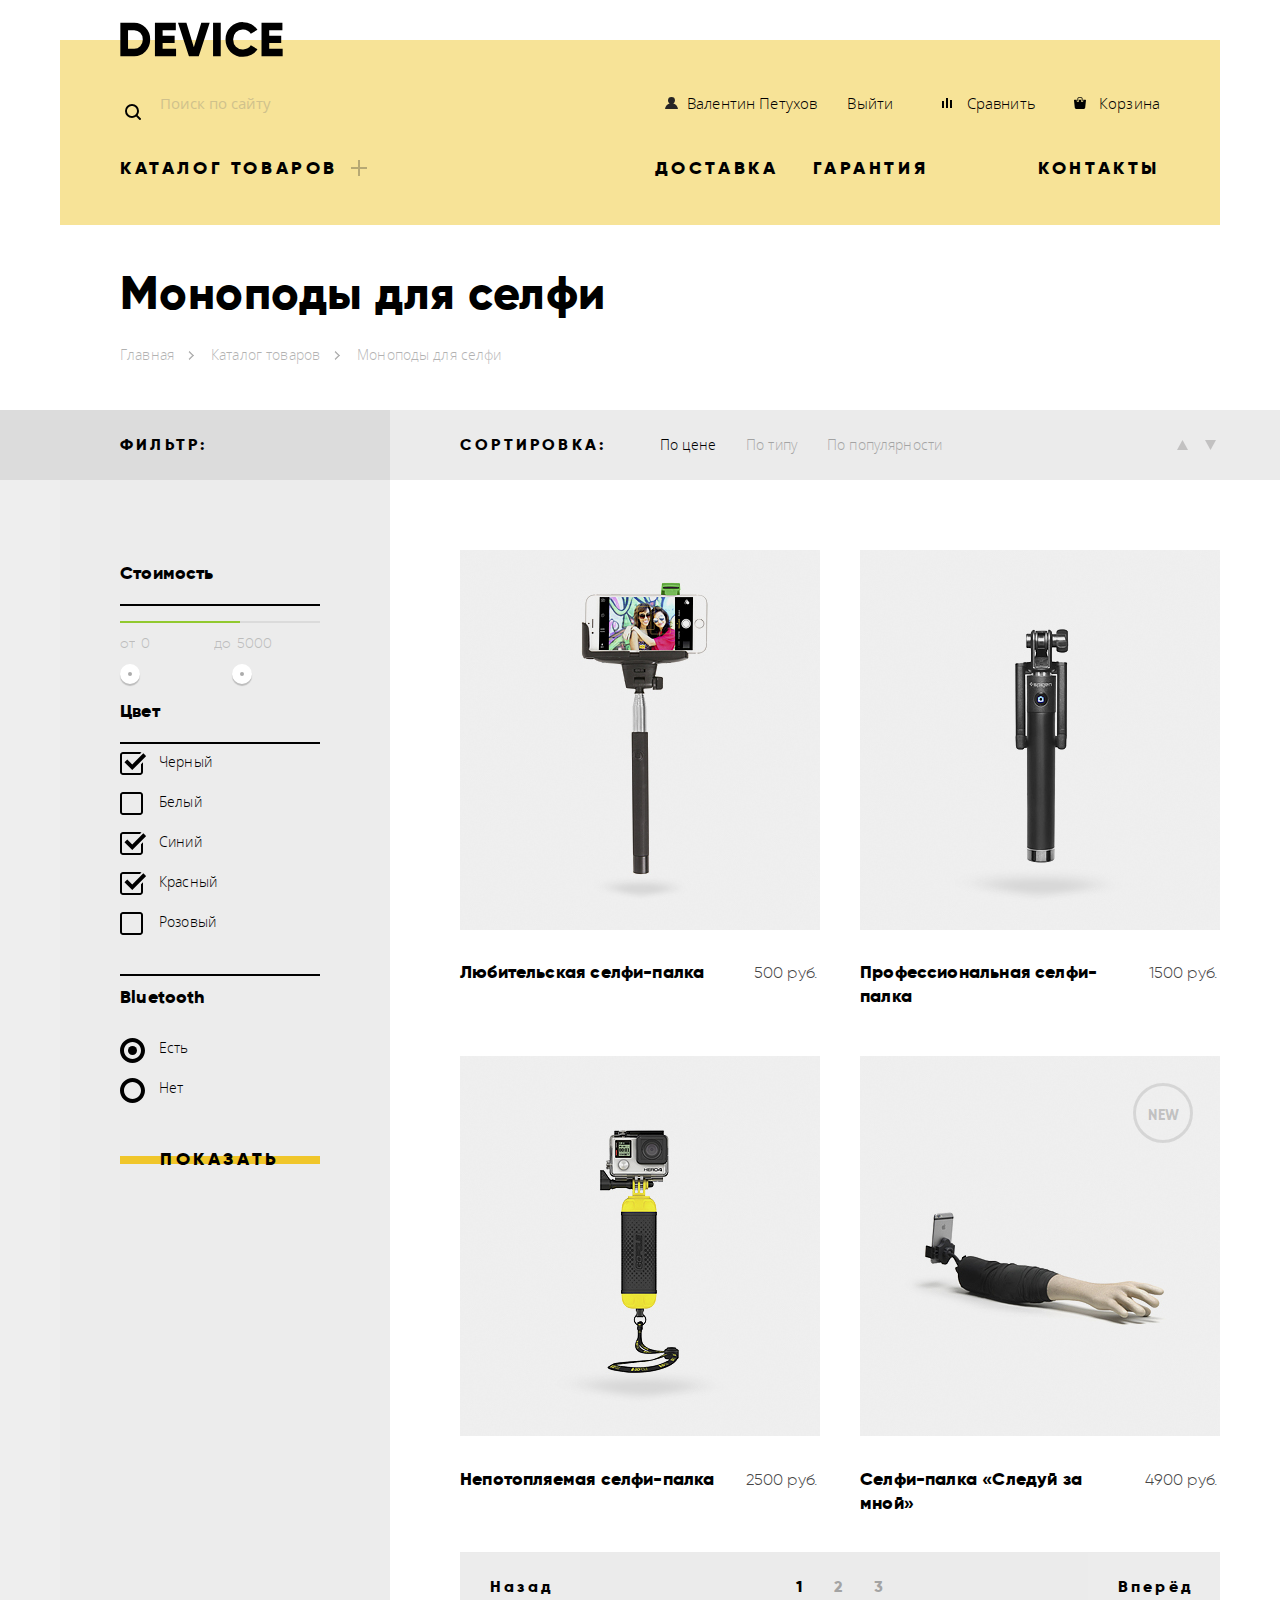
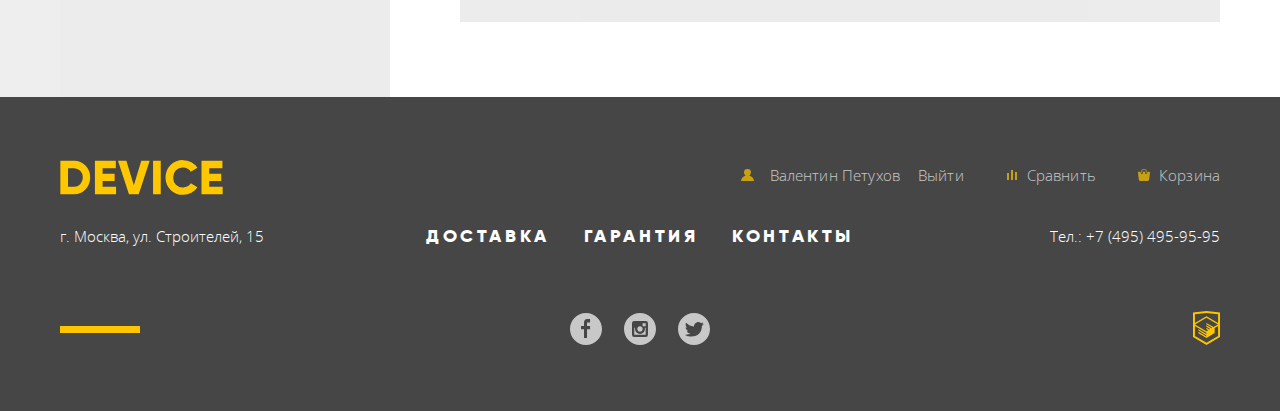
==== commit 63c700d1: "Первая попытка сдать проект" ====
--- a/catalog.html
+++ b/catalog.html
@@ -5,7 +5,7 @@
 	<meta charset="utf-8">
 	<title>DEVICE Catalog</title>
 	<link href="https://fonts.googleapis.com/css?family=Open+Sans&display=swap&subset=cyrillic" rel="stylesheet">	
-	<link href="css/normalize.css" rel="stylesheet">
+	<link href="css/normalize.min.css" rel="stylesheet">
 	<link href="css/style.min.css" rel="stylesheet">
 </head>
 
--- a/css/style.min.css
+++ b/css/style.min.css
@@ -1 +1 @@
-@font-face{font-family:"Gilroy bold";src:url(../fonts/gilroyextrabold.woff) format("woff"),url(../fonts/gilroyextrabold.woff2) format("woff2")}@font-face{font-family:"Gilroy light";src:url(../fonts/gilroylight.woff) format("woff"),url(../fonts/gilroylight.woff2) format("woff2")}@font-face{font-family:"Open Sans";src:url(../fonts/opensans.woff) format("woff"),url(../fonts/opensans.woff2) format("woff2")}@font-face{font-family:"Open Sans light";src:url(../fonts/opensanslight.woff) format("woff"),url(../fonts/opensanslight.woff2) format("woff2")}body{background-color:#FFF}a{text-decoration:none}img{max-width:100%;height:auto}.header-tier1{font-family:"Gilroy bold","Arial",sans-serif;font-size:47px;font-weight:800;font-style:normal;font-stretch:normal;line-height:1.02;letter-spacing:.47px;text-align:left;color:#000;margin:0}.visually-hidden{position:absolute;width:1px;height:1px;margin:-1px;border:0;padding:0;clip:rect(0 0 0 0);overflow:hidden}.content-wrapper{width:1160px;margin:0 auto}.main-header{position:relative;min-height:300px;margin-top:40px;background-color:#F7E397;padding:0 60px}.catalog-header{min-height:185px}.link{font-family:"Open Sans light","Arial",sans-serif;font-size:15px;font-weight:300;font-style:normal;font-stretch:normal;line-height:2;letter-spacing:.15px;text-align:left;color:#000;position:relative;padding-left:30px}.search-form{font-family:"Open Sans","Arial",sans-serif;font-size:15px;font-weight:300;font-style:normal;font-stretch:normal;line-height:30px;letter-spacing:.15px;text-align:left;color:#000;position:relative;margin-right:100px;width:440px;display:flex}.search-form input{position:relative;border:none;border-bottom:solid 2px transparent;padding:8px 0 8px 40px}.search-form::before{content:"";position:absolute;top:8px;left:0;display:block;width:50px;height:50px;background-image:url(../img/search_16x16.svg);background-repeat:no-repeat;background-position:5px 50%}.search-input{color:#FFF;opacity:.3;border:none;background-color:transparent;width:357px}.search-input:hover{opacity:.6}.search-input:focus{opacity:1;outline:none;border-bottom:solid 2px #000}.search-input:focus ~ .btn-search{opacity:1}.btn-search{opacity:0;font-family:"Open Sans","Arial",sans-serif;font-size:15px;font-weight:300;font-style:normal;font-stretch:normal;line-height:2;letter-spacing:.15px;text-align:center;color:#000;border:solid 2px #000;background-color:#F7E397;padding:8px 18px}.btn-search:hover{color:#FFF;background-color:#000}.btn-search:active{opacity:1;color:rgba(255,255,255,0.3)}.login{padding-left:27px}.compare{margin-right:33px;margin-left:auto}.cart{position:relative;padding-left:30px}.main-menu,.main-goods-list,.footer-menu-list,.footer-social-list,.breadcrumbs-list,.sort-list,.sort-direction,.color-list,.bluetooth-list,.goods-list,.paginator-list,.pages,.footer-links-list,.services-control,.slider-list,.goods-slider-control,.breadcrumbs ul,.catalog-menu ul,.about-us ul{list-style:none}.login::before{content:"";position:absolute;top:8px;left:0;display:block;width:30px;height:30px;background-image:url(../img/user_13x12.svg);background-repeat:no-repeat;background-position:5px 50%}.compare::before{content:"";position:absolute;top:8px;left:0;display:block;width:30px;height:30px;background-image:url(../img/compare_10x10.svg);background-repeat:no-repeat;background-position:5px 50%}.cart::before{content:"";position:absolute;top:8px;left:0;display:block;width:30px;height:30px;background-image:url(../img/cart_12x12.svg);background-repeat:no-repeat;background-position:5px 50%}.menu-link{font-family:"Gilroy bold","Arial",sans-serif;font-size:18px;font-weight:800;font-style:normal;font-stretch:normal;line-height:1.33;letter-spacing:3.6px;text-align:left;color:#000}.button{font-family:"Gilroy bold","Arial",sans-serif;font-size:18px;font-weight:800;font-style:normal;font-stretch:normal;line-height:1.33;letter-spacing:3.6px;text-align:center;color:#000;background:linear-gradient(to top,rgba(0,0,0,0.0) 40%,#F0C62A 40%,#F0C62A 60%,rgba(0,0,0,0.0) 60%);border:none;display:block;padding:8px 0;cursor:pointer}.button:hover,.services-slider-control:hover{background:linear-gradient(to top,rgba(0,0,0,0.0) 0%,#F0C62A 0%,#F0C62A 100%,rgba(0,0,0,0.0) 100%)}.button:active{color:rgba(0,0,0,0.3);outline:none}.information-button{width:260px}.goods-slider{position:relative;top:-112px;width:1160px;margin:0 auto -60px}.goods-slider-wrap{width:1160px;margin:0 auto}.slider-list{margin:0;padding:0}.goods-slider-item{display:flex;justify-content:space-between;min-height:500px}.goods-slider-item-img{text-align:center;width:560px}.goods-slider-description{position:relative;width:560px}.goods-slider-description::before{content:"";position:absolute;left:0;top:36px;width:100px;height:8px;background-color:#FFF}.goods-slider-description::after{position:absolute;top:-13px;right:47px;font-family:Gilroy bold;font-weight:700;font-size:180px;line-height:180px;color:#FFF;letter-spacing:.01em}.goods-slider-item:nth-child(1) .goods-slider-description::after{content:"01"}.goods-slider-item:nth-child(2) .goods-slider-description::after{content:"02"}.goods-slider-item:nth-child(3) .goods-slider-description::after{content:"03"}.slider-title{position:relative;z-index:2;margin-top:80px;margin-bottom:18px;font-family:"Gilroy bold","Arial",sans-serif;font-size:47px;font-weight:800;font-style:normal;font-stretch:normal;line-height:1.19;letter-spacing:.47px;text-align:left;color:#000}.slider-paragraph{font-family:"Open Sans","Arial",sans-serif;font-size:15px;font-weight:300;font-style:normal;font-stretch:normal;line-height:2;letter-spacing:.15px;text-align:left;color:#464646}.slider-control-wrapper{position:relative}.more-button{display:block;width:220px;box-sizing:border-box;z-index:1;font-size:18px;line-height:24px;letter-spacing:.2em;position:relative;font-weight:700;color:#000;padding:8px 42px}.goods-slider-control{position:absolute;right:93px;top:0;z-index:4;margin:0;padding:0}.slider-control-dot{display:inline-block;margin-right:28px;vertical-align:middle}.goods-slider-label{font-size:0;position:relative}.goods-slider-label::before{content:"";position:absolute;top:0;left:0;width:12px;height:12px;background-image:url(../img/slider-button-empty_12x12.svg);background-repeat:no-repeat;background-size:12px;cursor:pointer;padding:1px}.goods-slider-input:checked + .goods-slider-label::before{background-image:url(../img/slider-button_12x12.svg)}.features{margin-top:50px;margin-left:-2px;border-collapse:collapse;border-spacing:0}.features-values td{width:160px;padding:0}.features-values td:nth-child(2){width:140px}.features-names{padding-top:7px}.services-slider-item p{display:block;width:490px;margin-bottom:43px;font-family:"Open Sans","Arial",sans-serif;font-size:15px;font-weight:300;font-style:normal;font-stretch:normal;line-height:2;letter-spacing:.15px;text-align:left;color:#464646}.unit1,.unit2,.unit3{font-family:"Gilroy light","Arial",sans-serif;font-size:36px;font-weight:300;font-style:normal;font-stretch:normal;line-height:1.33;letter-spacing:.36px;text-align:left;color:#000}.prop1,.prop2,.prop3{font-family:"Open Sans","Arial",sans-serif;font-size:13px;font-weight:300;font-style:normal;font-stretch:normal;line-height:1.54;letter-spacing:.13px;text-align:left;color:#464646}.main-goods-item-img{background-color:#F7E397;position:relative}.main-goods-item-name{font-family:"Gilroy bold","Arial",sans-serif;font-size:18px;font-weight:800;font-style:normal;font-stretch:normal;line-height:1.33;letter-spacing:.18px;text-align:left;color:#000;margin:33px 0}.monopod{padding-right:50px}.main-goods-item:hover .main-goods-item-img{background-color:#F0C62A}.main-goods-item-picture{position:absolute;top:50%;left:50%;transform:translate(-50%,-50%)}.main-goods-item-picture-monopod{position:absolute;top:auto;bottom:0;left:50%;transform:translateX(-50%)}.main-goods-item:active .main-goods-item-picture{opacity:.3}.main-goods-item:active .main-goods-item-picture-monopod{opacity:.3}.main-goods-item:active .main-goods-item-name{opacity:.3}.services-control label{font-family:"Gilroy bold","Arial",sans-serif;font-size:18px;font-weight:800;font-style:normal;font-stretch:normal;line-height:1.33;letter-spacing:3.6px;text-align:center;color:#000;background:linear-gradient(to top,rgba(0,0,0,0.0) 40%,#F0C62A 40%,#F0C62A 60%,rgba(0,0,0,0.0) 60%)}.header-tier3{font-family:"Gilroy bold","Arial",sans-serif;font-size:47px;font-weight:800;font-style:normal;font-stretch:normal;line-height:48px;letter-spacing:.47px;text-align:left;color:#000;margin-bottom:43px;display:block;position:relative}.information-header::before{position:absolute;top:-46px;content:"";width:80px;height:7px;background-color:#000}.services-slider-item_delivery,.services-slider-item_warranty,.services-slider-item_credit{display:none}#services-1:checked ~ .services1-label,#services-2:checked ~ .services2-label,#services-3:checked ~ .services3-label{color:#F3DF83;background:none;background-color:#000}#services-1:checked ~ .site-wrapper #delivery,#services-2:checked ~ .site-wrapper #warranty,#services-3:checked ~ .site-wrapper #credit{display:block}.brands-item{opacity:.2;filter:grayscale(100%)}.brands-item:hover{opacity:1;filter:grayscale(0%)}.delivery-list{display:block;margin-top:65px;margin-left:-3px;margin-bottom:54px}.delivery-list li::before{position:absolute;content:"";top:16px;left:-36px;height:5px;width:5px;border:2px solid #E5E5E5;border-radius:50%}.about-us li{font-family:"Gilroy bold","Arial",sans-serif;font-size:16px;font-weight:800;line-height:2.5;color:#000;position:relative}.location{margin-bottom:70px}.information-paragraph{font-family:"Open Sans light","Arial",sans-serif;font-size:15px;font-weight:300;font-style:normal;font-stretch:normal;line-height:2;letter-spacing:normal;text-align:left;color:#464646;width:475px;margin-bottom:30px}.modal-map-close,.modal-feedback-close{background:url(../img/modal-close_55x55.svg) no-repeat center;border:none;opacity:.5;position:absolute;z-index:3;height:55px;width:55px;top:25px;right:20px;cursor:pointer;font-size:0}.feedback-label{display:block;width:360px;margin-bottom:5px}.close-button:hover{opacity:1}.close-button:active{opacity:.3}.modal-feedback{position:relative;width:760px;background-color:#fff;box-shadow:0 10px 20px 0 rgba(0,0,0,0.2);padding:96px 100px 80px}.feedback-form{display:block}.feedback-wrapper{display:flex;justify-content:space-between}.wrapper-column{margin-bottom:33px}.feedback-textarea{display:block;width:760px;min-height:160px;resize:none;box-sizing:border-box;padding:16px 20px}.feedback-input{display:block;width:360px;box-sizing:border-box;padding:16px 20px}.feedback-form input,.feedback-form textarea{border:solid 3px #F2F2F2;background-color:#F2F2F2;font-family:"Open Sans","Arial",sans-serif;font-size:14px;font-weight:400;font-style:normal;font-stretch:normal;line-height:1.29;letter-spacing:normal;text-align:left;color:rgba(70,70,70,0.4);resize:none}.feedback-form input:hover,.feedback-form textarea:hover{background-color:#EBEBEB;border:solid 3px #EBEBEB;color:rgba(70,70,70,0.4)}.feedback-form input:focus,.feedback-form textarea:focus{color:#464646;outline:none;border:solid 3px #F0C52E;background-color:#fff}.invalid{background-color:#f6dada;border:solid 3px #f6dada;color:rgba(70,70,70,0.4)}.feedback-form label{display:block;width:360px;font-family:"Gilroy bold","Arial",sans-serif;font-size:18px;font-weight:800;font-style:normal;font-stretch:normal;line-height:1.33;letter-spacing:normal;text-align:left;color:#000}.feedback-send{width:200px;box-sizing:border-box;padding:8px 35px}.modal-map{display:block;position:relative;width:960px;height:560px;background-color:#fff;background:url(../img/map-big-jpg_960x559.png) no-repeat center;box-shadow:0 10px 20px 0 rgba(0,0,0,0.2)}.user-name{font-family:"Open Sans light","Arial",sans-serif;font-size:15px;font-weight:300;font-style:normal;font-stretch:normal;line-height:2;letter-spacing:.15px;text-align:left;color:#000}.user-name-footer{font-family:"Open Sans light","Arial",sans-serif;font-size:15px;font-weight:300;font-style:normal;font-stretch:normal;line-height:2;letter-spacing:.15px;text-align:left;color:rgba(255,255,255,0.7)}.breadcrumbs-link,.sort-link{font-family:"Open Sans light","Arial",sans-serif;font-size:14px;font-weight:300;font-style:normal;font-stretch:normal;line-height:1.71;letter-spacing:.14px;text-align:left;color:#000;opacity:.3}.breadcrumbs-link:hover{opacity:.6}.breadcrumbs-link:active{opacity:.1}.goods-sort{background-color:#ECECEC}.sort-link-active{opacity:1}.header-tier2{font-family:"Gilroy bold","Arial",sans-serif;font-size:16px;font-weight:800;font-style:normal;font-stretch:normal;text-transform:uppercase;line-height:1.5;letter-spacing:3.2px;text-align:left;color:#000}.choice-name{font-family:"Gilroy bold","Arial",sans-serif;font-size:18px;font-weight:800;font-style:normal;font-stretch:normal;line-height:1.33;letter-spacing:.18px;text-align:left;color:#000}.min-cost,.max-cost{font-family:"Gilroy light","Arial",sans-serif;font-size:14px;font-weight:300;font-style:normal;font-stretch:normal;line-height:1.71;letter-spacing:normal;text-align:center;color:#000;opacity:.2}.goods-choise label{font-family:"Open Sans light","Arial",sans-serif;font-size:14px;font-weight:300;font-style:normal;font-stretch:normal;line-height:2.86;letter-spacing:.14px;text-align:left;color:#000}.goods-choise input:hover,.goods-choise label:hover{opacity:.6}.goods-choise input:active,.goods-choise label:active{opacity:1}.blocked{opacity:.25}.good-name{font-family:"Gilroy bold","Arial",sans-serif;font-size:18px;font-weight:800;font-style:normal;font-stretch:normal;line-height:1.33;letter-spacing:.18px;text-align:left;color:#000}.hide-link{opacity:0}.good-price{font-family:"Gilroy light","Arial",sans-serif;font-size:16px;font-weight:300;font-style:normal;font-stretch:normal;line-height:1.5;letter-spacing:.16px;text-align:right;color:#464646}.paginator-link{font-family:"Gilroy bold","Arial",sans-serif;font-size:16px;font-weight:800;font-style:normal;font-stretch:normal;line-height:1.5;letter-spacing:3.2px;text-align:left;color:#000;opacity:.3}.paginator-prev,.paginator-next{background-color:#ECECEC;opacity:1}.paginator-prev:hover,.paginator-next:hover{background-color:#DADADA}.paginator-prev:active,.paginator-next:active{color:rgba(0,0,0,0.3)}.sort-link-current,.paginator-link-current{opacity:1}.appearance-link:hover{opacity:.6}.appearance-link:active{opacity:1}.site-wrapper{margin:auto}.header-logo{position:relative;top:-18px}.user-block{display:flex;justify-content:flex-start;align-items:baseline;padding-top:0;margin-bottom:28px}.main-menu{display:flex;padding:0}.main-menu-catalog{width:250px;margin-right:290px;position:relative}.main-menu-catalog::after{content:"";position:absolute;top:3px;right:-2px;width:16px;height:16px;background-image:url(../img/plus_16x16.svg);opacity:.3}.main-menu-delivery{margin-right:35px}.main-menu-varanty{margin-right:110px}.main-goods{margin-bottom:67px}.main-goods-wrap{width:1160px;margin:0 auto}.main-goods-list{display:flex;justify-content:space-between;margin:0;padding:0}.main-goods-item-link{width:160px;display:block}.main-goods-item-img{width:160px;height:160px}.services-slider{width:100%;min-height:385px;background:linear-gradient(to bottom,rgba(0,0,0,0.0) 25%,#E5E5E5 25%)}.services-slider-wrap{display:flex;min-height:320px;width:1160px;padding-left:2px;margin:0 auto}.services-control{display:flex;flex-direction:column;justify-content:center;min-width:277px;margin:0;padding:0;border-right:7px solid #000}.services-control-item{width:100%;padding:0;text-align:center;margin:12px 0}.services-slider-control{display:block;position:relative;z-index:1;display:block;width:160px;text-align:center;cursor:pointer;padding:8px 0}.services-slider-control::before{content:"";position:absolute;top:0;left:160px;width:120px;height:39px;background-color:transparent}.services-slider_input:checked ~ .services-slider-control::before{background-color:#000}.services-slider-item{position:relative;width:460px;margin-left:118px;margin-top:70px}.services-slider-item h3{margin-bottom:30px}.services-slider-item::after{content:"";position:absolute;top:-67px;left:493px;width:260px;height:320px;background-repeat:no-repeat;background-position:50% 50%}.services-slider-item_delivery::after{background-image:url(../img/delivery_136x164.svg)}.services-slider-item_warranty::after{background-image:url(../img/warranty_171x194.svg)}.services-slider-item_credit::after{background-image:url(../img/credit_156x186.svg)}.brands{width:1160px;margin-left:auto;margin-right:auto;background-color:#FFF;display:flex;align-content:center;padding:95px 0;display:flex;justify-content:space-between}.brands-item{width:290px}.information{width:1160px;margin-bottom:80px;margin-left:auto;margin-right:auto;display:flex;justify-content:space-between}.about-us,.contacts{width:560px}.catalog-headline{width:1160px;min-height:140px;margin-left:140px;margin-right:140px;padding-top:45px}.breadcrumbs-list{display:flex}.catalog-goods-header{height:70px;background-color:#DADADA;display:flex;width:100%}.filter-header{width:468px;height:70px}.goods-list-sort{width:973px;height:70px;background-color:#ECECEC;display:flex}.sort-list{display:flex}.sort-link{display:block}.main-footer{position:relative;padding-top:63px;padding-bottom:17px;background-color:#464646}.footer-wrapper{width:1160px;margin:0 auto}.footer-first-row{display:flex;justify-content:space-between;margin-bottom:7px}.footer-logo-svg path{fill:#FFC700}.footer-links-list{display:flex;margin:0;padding:0}.footer-list-item{margin-left:33px}.footer-user,.footer-compare,.footer-cart{padding-left:30px}.footer-link::before{content:"";position:absolute;left:0;display:block;width:30px;height:30px;background-repeat:no-repeat;background-position:50% 50%}.footer-user::before{left:-7px;background-image:url(../img/footer_user_13x12.svg)}.footer-compare::before{background-image:url(../img/footer_compare_10x10.svg)}.footer-cart::before{background-image:url(../img/footer_cart_12x12.svg)}.footer-user-block-logout{position:relative;padding-left:0;margin-left:-15px}.fade-link:hover{opacity:.6}.fade-link:active{opacity:.3}.footer-links-list a{font-family:"Open Sans","Arial",sans-serif;font-size:15px;font-weight:300;font-style:normal;font-stretch:normal;line-height:2;letter-spacing:.15px;text-align:left;color:#fff}.footer-link{position:relative;opacity:.7}.footer-link:hover{opacity:1}.footer-link:active{opacity:.2}.footer-second-row{display:flex;align-items:baseline;margin-bottom:45px}.footer-address{width:250px;text-align:left}.footer-phone{width:250px;text-align:right}.footer-menu{margin:0 auto}.footer-menu-list{display:flex;flex-wrap:wrap;justify-content:space-between;width:428px;margin:0;padding:0}.footer-phone,.footer-address{font-family:"Open Sans light","Arial",sans-serif;font-size:15px;font-weight:300;font-style:normal;font-stretch:normal;line-height:2;letter-spacing:normal;color:#fff}.footer-menu a{font-family:"Gilroy bold","Arial",sans-serif;font-size:18px;font-weight:800;font-style:normal;font-stretch:normal;line-height:1.33;letter-spacing:3.6px;text-align:left;color:#fff}.footer-menu a:hover{opacity:.6}.footer-menu a:active{opacity:.3}.footer-third-row{position:relative;display:flex;align-items:baseline;margin-bottom:45px}.footer-third-row::before{content:"";position:absolute;top:15px;left:0;width:80px;height:7px;background-color:#ffc600}.yellow-brick{width:80px}.footer-social{margin:0 auto}.footer-social-list{display:flex;justify-content:space-between;width:140px;margin:0;padding:0}.social-btn{display:block;width:32px;height:32px}.social-btn-fb{background:url(../img/fb_32x32.svg) no-repeat center}.social-btn-inst{background:url(../img/inst_32x32.svg) no-repeat center}.social-btn-tw{background:url(../img/tw_32x32.svg) no-repeat center}.html-academy-logo{width:80px}.footer-academy-logo{width:80px;text-align:right}.footer-logout{position:relative;padding-left:0;margin-left:18px}.catalog-menu{z-index:5;display:flex;width:1040px;margin:0;background-color:#F7E397;padding:20px 60px 36px}.catalog-menu-column1{display:block;list-style:none;width:220px;padding:0;margin:0;z-index:1;margin-right:20px;align-self:baseline}.catalog-menu-column2{display:block;list-style:none;width:180px;padding:0;margin:0;z-index:1;margin-right:20px;align-self:baseline}.catalog-menu-column3{display:block;list-style:none;width:200px;padding:0;margin:0;z-index:1;align-self:baseline}.catalog-menu li{display:list-item}.catalog-menu-link{font-family:"Open Sans light","Arial",sans-serif;font-size:15px;font-weight:300;font-style:normal;font-stretch:normal;line-height:2;letter-spacing:.15px;text-align:left;color:#000;position:relative}.catalog-headline{width:1160px;margin:0 auto}.breadcrumbs{margin-bottom:45px;padding:0 60px}.breadcrumbs h1{margin-bottom:25px}.breadcrumbs-list{display:flex;justify-content:flex-start;padding:0;margin-right:37px}.breadcrumbs-list-item{margin-right:37px;display:list-item}.breadcrumbs-link{position:relative}.breadcrumbs-list-item:not(:last-child) .breadcrumbs-link::after{content:"";position:absolute;top:6px;right:-20px;z-index:1;width:7px;height:7px;border-top-left-radius:50px;transform:rotate(-45deg) scale(0.73);border-right:2px solid #000;border-bottom:2px solid #000}.catalog-goods-header{min-height:70px;background-image:linear-gradient(to right,#dcdcdc 0,#dcdcdc 28%,#ebebeb 28%,#ebebeb 100%)}.catalog-goods-header .catalog-container{display:flex}.catalog-container{width:1160px;margin:0 auto}.filter-header{width:200px;background-color:#DCDCDC;padding:23px 70px 23px 60px}.filter-header h2{display:block;margin:0}.catalog-sort{padding-top:23px;padding-bottom:23px;flex-grow:1;display:flex;align-items:center;background-color:#EBEBEB}.catalog-sort h2{display:block;padding-left:70px;width:200px;margin:0}.sort-list{padding:0;margin:0;display:flex;flex-wrap:wrap;width:460px}.sort-list li{display:list-item;margin-right:30px}.sort-direction{padding:0;margin:0;display:flex;flex-wrap:wrap;padding-inline-start:40px}.sort-direction li{display:list-item}.direction-link{display:block;margin-left:15px;font-size:0}.direction-link_up::before{content:"";display:inline-block;width:11px;height:10px;opacity:.2;margin-left:2px;background-image:url(../img/icon-up-dir_11x10.svg)}.direction-link_down::before{content:"";display:inline-block;width:11px;height:10px;opacity:.2;margin-left:2px;background-image:url(../img/icon-down-dir_11x10.svg)}.catalog-article{background-image:linear-gradient(to right,#eee 0,#eee 28%,#fff 28%,#fff 100%)}.catalog-container{display:flex;width:1160px;margin:0 auto}.goods-filter-wrap{display:block;box-sizing:border-box;width:330px;padding-left:60px;padding-top:70px;background-color:#ECECEC}.filter-form{display:block;width:200px;padding-right:70px}.filter-fieldset{position:relative;padding:0;border:none;margin:0 0 32px}.filter-fieldset::before{content:"";position:absolute;top:0;left:0;width:100%;height:2px;background-color:#000}.choice-name{margin-bottom:18px;padding-top:12px;display:table;max-width:100%;white-space:normal}.range-controls{position:relative;margin-top:17px;margin-bottom:8px}.scale{height:2px;background-color:#DBDBDB}.bar{position:absolute;left:0;width:60%;height:2px;background-color:#91C92F}.toggle{content:"";position:absolute;top:60px;width:4px;height:4px;background-color:#ABABAB;border:8px solid #FFF;border-radius:50%;box-shadow:0 2px 1px 0 rgba(0,1,1,0.2);cursor:pointer}.toggle:active{transform:scale(1.2)}.max-toggle{left:112px}.price-label,.price-input{width:27px;opacity:.2;font-family:Gilroy light;font-size:14px;font-weight:300;font-stretch:normal;font-style:normal;line-height:24px;letter-spacing:normal;color:#000;opacity:.2;border:none;background-color:transparent}.price-input{width:50px;margin-right:17px;margin-top:7px}.color-list{margin:0;padding:0}.color-list li{display:list-item}.filter-label{position:relative;padding-left:39px;font-family:Open Sans light;font-size:14px;font-weight:300;font-stretch:normal;font-style:normal;line-height:40px;letter-spacing:.14px;text-align:left;color:#000;cursor:pointer}.filter-label:hover{opacity:.6;cursor:pointer}.filter-label::before{content:"";position:absolute;top:0;left:0;width:26px;height:26px}.color-filter-input + .filter-label::before{background-image:url(../img/checkbox-off_23x23.svg);background-repeat:no-repeat}.color-filter-input:checked + .filter-label::before{background-image:url(../img/checkbox-on_27x23.svg);background-repeat:no-repeat}.bluetooth-list{display:block;margin:0;padding:0}.bluetooth-filter-input + .filter-label::before{background-image:url(../img/radio-off_25x25.svg);background-repeat:no-repeat}.bluetooth-filter-input:checked + .filter-label::before{background-image:url(../img/radio-on_25x25.svg.svg);background-repeat:no-repeat}.goods-filter-btn{width:100%;margin-top:5px}.goods-table{padding-top:50px;padding-left:50px}.goods-list{display:flex;flex-wrap:wrap;width:800px;padding:0;margin:0 0 -11px}.good{position:relative;display:list-item;margin:20px 20px 27px}.good-picture-wrap{position:relative}.add-to-cart{position:relative;z-index:1;box-sizing:border-box;width:200px;margin-bottom:20px;padding:8px 35px}.good-hover{position:absolute;top:177px;left:80px;display:block;width:200px}.add-to-compare{width:200px;border:none;font-family:"Open Sans light","Arial",sans-serif;font-size:13px;font-weight:300;font-style:normal;font-stretch:normal;line-height:1.54;letter-spacing:.13px;text-align:center;color:rgba(0,0,0,0.5);text-align:center;background-color:transparent}.add-to-compare:hover{color:rgba(0,0,0,1)}.add-to-compare:active{color:rgba(0,0,0,0.2)}.good{cursor:pointer}.good:hover .good-picture-wrap{opacity:.7}.good:hover .hide-link{opacity:1}.good-info{display:flex;justify-content:space-between;width:360px;margin-top:27px}.good-name{width:260px;background-color:transparent}.good-price{margin:0 3px 0 0}.good-new::before{content:"new";position:absolute;top:27px;right:27px;z-index:3;width:60px;height:60px;color:rgba(0,0,0,0.2);border:3px solid rgba(0,0,0,0.1);box-sizing:border-box;border-radius:50%;font-family:Gilroy bold;font-size:14px;font-weight:800;font-stretch:normal;font-style:normal;line-height:1.71;letter-spacing:.7px;text-align:center;text-transform:uppercase;padding:18px 12px}.paginator-list{display:flex;justify-content:space-between;align-items:center;width:760px;min-height:70px;box-sizing:border-box;background-color:#ebebeb;margin:20px 0 75px 70px;padding:23px 0}.paginator-prev,.paginator-next{padding:24px 26px 24px 30px}.pages{display:flex;justify-content:space-between;min-width:90px;padding:0;margin:0 0 0 15px}+@font-face{font-family:"Gilroy bold";src:url(../fonts/gilroyextrabold.woff) format("woff"),url(../fonts/gilroyextrabold.woff2) format("woff2")}@font-face{font-family:"Gilroy light";src:url(../fonts/gilroylight.woff) format("woff"),url(../fonts/gilroylight.woff2) format("woff2")}@font-face{font-family:"Open Sans";src:url(../fonts/opensans.woff) format("woff"),url(../fonts/opensans.woff2) format("woff2")}@font-face{font-family:"Open Sans light";src:url(../fonts/opensanslight.woff) format("woff"),url(../fonts/opensanslight.woff2) format("woff2")}body{background-color:#FFF}a{text-decoration:none}img{max-width:100%;height:auto}.header-tier1{font-family:"Gilroy bold","Arial",sans-serif;font-size:47px;font-weight:800;font-style:normal;font-stretch:normal;line-height:1.02;letter-spacing:.47px;text-align:left;color:#000;margin:0}.visually-hidden{position:absolute;width:1px;height:1px;margin:-1px;border:0;padding:0;clip:rect(0 0 0 0);overflow:hidden}.content-wrapper{width:1160px;margin:0 auto}.main-header{position:relative;min-height:300px;margin-top:40px;background-color:#F7E397;padding:0 60px}.catalog-header{min-height:185px}.link{font-family:"Open Sans light","Arial",sans-serif;font-size:15px;font-weight:300;font-style:normal;font-stretch:normal;line-height:2;letter-spacing:.15px;text-align:left;color:#000;position:relative;padding-left:30px}.search-form{font-family:"Open Sans","Arial",sans-serif;font-size:15px;font-weight:300;font-style:normal;font-stretch:normal;line-height:30px;letter-spacing:.15px;text-align:left;color:#000;position:relative;margin-right:100px;width:440px;display:flex}.search-form input{position:relative;border:none;border-bottom:solid 2px transparent;padding:8px 0 8px 40px}.search-form::before{content:"";position:absolute;top:8px;left:0;display:block;width:50px;height:50px;background-image:url(../img/search_16x16.svg);background-repeat:no-repeat;background-position:5px 50%}.search-input{color:#FFF;opacity:.3;border:none;background-color:transparent;width:357px}.search-input:hover{opacity:.6}.search-input:focus{opacity:1;outline:none;border-bottom:solid 2px #000}.search-input:focus ~ .btn-search{opacity:1}.btn-search{opacity:0;font-family:"Open Sans","Arial",sans-serif;font-size:15px;font-weight:300;font-style:normal;font-stretch:normal;line-height:2;letter-spacing:.15px;text-align:center;color:#000;border:solid 2px #000;background-color:#F7E397;padding:8px 18px}.btn-search:hover{color:#FFF;background-color:#000}.btn-search:active{opacity:1;color:rgba(255,255,255,0.3)}.login{padding-left:27px}.compare{margin-right:33px;margin-left:auto}.cart{position:relative;padding-left:30px}.main-menu,.main-goods-list,.footer-menu-list,.footer-social-list,.breadcrumbs-list,.sort-list,.sort-direction,.color-list,.bluetooth-list,.goods-list,.paginator-list,.pages,.footer-links-list,.services-control,.slider-list,.goods-slider-control,.breadcrumbs ul,.catalog-menu ul,.about-us ul{list-style:none}.login::before{content:"";position:absolute;top:0;left:0;display:block;width:30px;height:30px;background-image:url(../img/user_13x12.svg);background-repeat:no-repeat;background-position:5px 50%}.compare::before{content:"";position:absolute;top:0;left:0;display:block;width:30px;height:30px;background-image:url(../img/compare_10x10.svg);background-repeat:no-repeat;background-position:5px 50%}.cart::before{content:"";position:absolute;top:0;left:0;display:block;width:30px;height:30px;background-image:url(../img/cart_12x12.svg);background-repeat:no-repeat;background-position:5px 50%}.menu-link{font-family:"Gilroy bold","Arial",sans-serif;font-size:18px;font-weight:800;font-style:normal;font-stretch:normal;line-height:1.33;letter-spacing:3.6px;text-align:left;color:#000}.button{font-family:"Gilroy bold","Arial",sans-serif;font-size:18px;font-weight:800;font-style:normal;font-stretch:normal;line-height:1.33;letter-spacing:3.6px;text-align:center;color:#000;background:linear-gradient(to top,rgba(0,0,0,0.0) 40%,#F0C62A 40%,#F0C62A 60%,rgba(0,0,0,0.0) 60%);border:none;display:block;padding:8px 0;cursor:pointer}.button:hover,.services-slider-control:hover{background:linear-gradient(to top,rgba(0,0,0,0.0) 0%,#F0C62A 0%,#F0C62A 100%,rgba(0,0,0,0.0) 100%)}.button:active{color:rgba(0,0,0,0.3);outline:none}.information-button{width:260px}.goods-slider{position:relative;top:-112px;width:1160px;margin:0 auto -60px}.goods-slider-wrap{width:1160px;margin:0 auto}.slider-list{margin:0;padding:0}.goods-slider-item{display:flex;justify-content:space-between;min-height:500px}.goods-slider-item-img{text-align:center;width:560px}.goods-slider-description{position:relative;width:560px}.goods-slider-description::before{content:"";position:absolute;left:0;top:36px;width:100px;height:8px;background-color:#FFF}.goods-slider-description::after{position:absolute;top:-13px;right:47px;font-family:Gilroy bold;font-weight:700;font-size:180px;line-height:180px;color:#FFF;letter-spacing:.01em}.goods-slider-item:nth-child(1) .goods-slider-description::after{content:"01"}.goods-slider-item:nth-child(2) .goods-slider-description::after{content:"02"}.goods-slider-item:nth-child(3) .goods-slider-description::after{content:"03"}.slider-title{position:relative;z-index:2;margin-top:80px;margin-bottom:18px;font-family:"Gilroy bold","Arial",sans-serif;font-size:47px;font-weight:800;font-style:normal;font-stretch:normal;line-height:1.19;letter-spacing:.47px;text-align:left;color:#000}.slider-paragraph{font-family:"Open Sans","Arial",sans-serif;font-size:15px;font-weight:300;font-style:normal;font-stretch:normal;line-height:2;letter-spacing:.15px;text-align:left;color:#464646}.slider-control-wrapper{position:relative}.more-button{display:block;width:220px;box-sizing:border-box;z-index:1;font-size:18px;line-height:24px;letter-spacing:.2em;position:relative;font-weight:700;color:#000;padding:8px 42px}.goods-slider-control{position:absolute;right:93px;top:0;z-index:4;margin:0;padding:0}.slider-control-dot{display:inline-block;margin-right:28px;vertical-align:middle}.goods-slider-label{font-size:0;position:relative}.goods-slider-label::before{content:"";position:absolute;top:0;left:0;width:12px;height:12px;background-image:url(../img/slider-button-empty_12x12.svg);background-repeat:no-repeat;background-size:12px;cursor:pointer;padding:1px}.goods-slider-input:checked + .goods-slider-label::before{background-image:url(../img/slider-button_12x12.svg)}.features{margin-top:50px;margin-left:-2px;border-collapse:collapse;border-spacing:0}.features-values td{width:160px;padding:0}.features-values td:nth-child(2){width:140px}.features-names{padding-top:7px}.services-slider-item p{display:block;width:490px;margin-bottom:43px;font-family:"Open Sans","Arial",sans-serif;font-size:15px;font-weight:300;font-style:normal;font-stretch:normal;line-height:2;letter-spacing:.15px;text-align:left;color:#464646}.unit1,.unit2,.unit3{font-family:"Gilroy light","Arial",sans-serif;font-size:36px;font-weight:300;font-style:normal;font-stretch:normal;line-height:1.33;letter-spacing:.36px;text-align:left;color:#000}.prop1,.prop2,.prop3{font-family:"Open Sans","Arial",sans-serif;font-size:13px;font-weight:300;font-style:normal;font-stretch:normal;line-height:1.54;letter-spacing:.13px;text-align:left;color:#464646}.main-goods-item-img{background-color:#F7E397;position:relative}.main-goods-item-name{font-family:"Gilroy bold","Arial",sans-serif;font-size:18px;font-weight:800;font-style:normal;font-stretch:normal;line-height:1.33;letter-spacing:.18px;text-align:left;color:#000;margin:33px 0}.monopod{padding-right:50px}.main-goods-item:hover .main-goods-item-img{background-color:#F0C62A}.main-goods-item-picture{position:absolute;top:50%;left:50%;transform:translate(-50%,-50%)}.main-goods-item-picture-monopod{position:absolute;top:auto;bottom:0;left:50%;transform:translateX(-50%)}.main-goods-item:active .main-goods-item-picture{opacity:.3}.main-goods-item:active .main-goods-item-picture-monopod{opacity:.3}.main-goods-item:active .main-goods-item-name{opacity:.3}.services-control label{font-family:"Gilroy bold","Arial",sans-serif;font-size:18px;font-weight:800;font-style:normal;font-stretch:normal;line-height:1.33;letter-spacing:3.6px;text-align:center;color:#000;background:linear-gradient(to top,rgba(0,0,0,0.0) 40%,#F0C62A 40%,#F0C62A 60%,rgba(0,0,0,0.0) 60%)}.header-tier3{font-family:"Gilroy bold","Arial",sans-serif;font-size:47px;font-weight:800;font-style:normal;font-stretch:normal;line-height:48px;letter-spacing:.47px;text-align:left;color:#000;margin-bottom:43px;display:block;position:relative}.information-header::before{position:absolute;top:-46px;content:"";width:80px;height:7px;background-color:#000}#services-1:checked ~ .services1-label,#services-2:checked ~ .services2-label,#services-3:checked ~ .services3-label{color:#F3DF83;background:none;background-color:#000}#services-1:checked ~ .site-wrapper #delivery,#services-2:checked ~ .site-wrapper #warranty,#services-3:checked ~ .site-wrapper #credit{display:block}.brands-item{opacity:.2;filter:grayscale(100%)}.brands-item:hover{opacity:1;filter:grayscale(0%)}.delivery-list{display:block;margin-top:65px;margin-left:-3px;margin-bottom:54px}.delivery-list li::before{position:absolute;content:"";top:16px;left:-36px;height:5px;width:5px;border:2px solid #E5E5E5;border-radius:50%}.about-us li{font-family:"Gilroy bold","Arial",sans-serif;font-size:16px;font-weight:800;line-height:2.5;color:#000;position:relative}.location{margin-bottom:70px}.information-paragraph{font-family:"Open Sans light","Arial",sans-serif;font-size:15px;font-weight:300;font-style:normal;font-stretch:normal;line-height:2;letter-spacing:normal;text-align:left;color:#464646;width:475px;margin-bottom:30px}.modal-map-close,.modal-feedback-close{background:url(../img/modal-close_55x55.svg) no-repeat center;border:none;opacity:.5;position:absolute;z-index:3;height:55px;width:55px;top:25px;right:20px;cursor:pointer;font-size:0}.feedback-label{display:block;width:360px;margin-bottom:5px}.close-button:hover{opacity:1}.close-button:active{opacity:.3}.modal-feedback{position:relative;width:760px;background-color:#fff;box-shadow:0 10px 20px 0 rgba(0,0,0,0.2);padding:96px 100px 80px}.feedback-form{display:block}.feedback-wrapper{display:flex;justify-content:space-between}.wrapper-column{margin-bottom:33px}.feedback-textarea{display:block;width:760px;min-height:160px;resize:none;box-sizing:border-box;padding:16px 20px}.feedback-input{display:block;width:360px;box-sizing:border-box;padding:16px 20px}.feedback-form input,.feedback-form textarea{border:solid 3px #F2F2F2;background-color:#F2F2F2;font-family:"Open Sans","Arial",sans-serif;font-size:14px;font-weight:400;font-style:normal;font-stretch:normal;line-height:1.29;letter-spacing:normal;text-align:left;color:rgba(70,70,70,0.4);resize:none}.feedback-form input:hover,.feedback-form textarea:hover{background-color:#EBEBEB;border:solid 3px #EBEBEB;color:rgba(70,70,70,0.4)}.feedback-form input:focus,.feedback-form textarea:focus{color:#464646;outline:none;border:solid 3px #F0C52E;background-color:#fff}.invalid{background-color:#f6dada;border:solid 3px #f6dada;color:rgba(70,70,70,0.4)}.feedback-form label{display:block;width:360px;font-family:"Gilroy bold","Arial",sans-serif;font-size:18px;font-weight:800;font-style:normal;font-stretch:normal;line-height:1.33;letter-spacing:normal;text-align:left;color:#000}.feedback-send{width:200px;box-sizing:border-box;padding:8px 35px}.modal-map{display:block;position:relative;width:960px;height:560px;background-color:#fff;background:url(../img/map-big-jpg_960x559.png) no-repeat center;box-shadow:0 10px 20px 0 rgba(0,0,0,0.2)}.user-name{font-family:"Open Sans light","Arial",sans-serif;font-size:15px;font-weight:300;font-style:normal;font-stretch:normal;line-height:2;letter-spacing:.15px;text-align:left;color:#000}.user-name-footer{font-family:"Open Sans light","Arial",sans-serif;font-size:15px;font-weight:300;font-style:normal;font-stretch:normal;line-height:2;letter-spacing:.15px;text-align:left;color:rgba(255,255,255,0.7)}.breadcrumbs-link,.sort-link{font-family:"Open Sans light","Arial",sans-serif;font-size:14px;font-weight:300;font-style:normal;font-stretch:normal;line-height:1.71;letter-spacing:.14px;text-align:left;color:#000;opacity:.3}.breadcrumbs-link:hover{opacity:.6}.breadcrumbs-link:active{opacity:.1}.goods-sort{background-color:#ECECEC}.sort-link-active{opacity:1}.header-tier2{font-family:"Gilroy bold","Arial",sans-serif;font-size:16px;font-weight:800;font-style:normal;font-stretch:normal;text-transform:uppercase;line-height:1.5;letter-spacing:3.2px;text-align:left;color:#000}.choice-name{font-family:"Gilroy bold","Arial",sans-serif;font-size:18px;font-weight:800;font-style:normal;font-stretch:normal;line-height:1.33;letter-spacing:.18px;text-align:left;color:#000}.min-cost,.max-cost{font-family:"Gilroy light","Arial",sans-serif;font-size:14px;font-weight:300;font-style:normal;font-stretch:normal;line-height:1.71;letter-spacing:normal;text-align:center;color:#000;opacity:.2}.goods-choise label{font-family:"Open Sans light","Arial",sans-serif;font-size:14px;font-weight:300;font-style:normal;font-stretch:normal;line-height:2.86;letter-spacing:.14px;text-align:left;color:#000}.goods-choise input:hover,.goods-choise label:hover{opacity:.6}.goods-choise input:active,.goods-choise label:active{opacity:1}.blocked{opacity:.25}.good-name{font-family:"Gilroy bold","Arial",sans-serif;font-size:18px;font-weight:800;font-style:normal;font-stretch:normal;line-height:1.33;letter-spacing:.18px;text-align:left;color:#000}.hide-link{opacity:0}.good-price{font-family:"Gilroy light","Arial",sans-serif;font-size:16px;font-weight:300;font-style:normal;font-stretch:normal;line-height:1.5;letter-spacing:.16px;text-align:right;color:#464646}.paginator-link{font-family:"Gilroy bold","Arial",sans-serif;font-size:16px;font-weight:800;font-style:normal;font-stretch:normal;line-height:1.5;letter-spacing:3.2px;text-align:left;color:#000;opacity:.3}.paginator-prev,.paginator-next{background-color:#ECECEC;opacity:1}.paginator-prev:hover,.paginator-next:hover{background-color:#DADADA}.paginator-prev:active,.paginator-next:active{color:rgba(0,0,0,0.3)}.sort-link-current,.paginator-link-current{opacity:1}.appearance-link:hover{opacity:.6}.appearance-link:active{opacity:1}.site-wrapper{margin:auto}.header-logo{position:relative;top:-18px}.user-block{display:flex;justify-content:flex-start;align-items:baseline;padding-top:0;margin-bottom:28px}.main-menu{display:flex;padding:0}.main-menu-catalog{width:250px;margin-right:290px;position:relative}.main-menu-catalog::after{content:"";position:absolute;top:3px;right:-2px;width:16px;height:16px;background-image:url(../img/plus_16x16.svg);opacity:.3}.main-menu-delivery{margin-right:35px}.main-menu-varanty{margin-right:110px}.main-goods{margin-bottom:67px}.main-goods-wrap{width:1160px;margin:0 auto}.main-goods-list{display:flex;justify-content:space-between;margin:0;padding:0}.main-goods-item-link{width:160px;display:block}.main-goods-item-img{width:160px;height:160px}.services-slider{width:100%;min-height:385px;background:linear-gradient(to bottom,rgba(0,0,0,0.0) 25%,#E5E5E5 25%)}.services-slider-wrap{display:flex;min-height:320px;width:1160px;padding-left:2px;margin:0 auto}.services-control{display:flex;flex-direction:column;justify-content:center;min-width:277px;margin:0;padding:0;border-right:7px solid #000}.services-control-item{width:100%;padding:0;text-align:center;margin:12px 0}.services-slider-control{display:block;position:relative;z-index:1;display:block;width:160px;text-align:center;cursor:pointer;padding:8px 0}.services-slider-control::before{content:"";position:absolute;top:0;left:160px;width:120px;height:39px;background-color:transparent}.services-slider_input:checked ~ .services-slider-control::before{background-color:#000}.services-slider-item{position:relative;width:460px;margin-left:118px;margin-top:70px}.services-slider-item h3{margin-bottom:30px}.services-slider-item::after{content:"";position:absolute;top:-67px;left:493px;width:260px;height:320px;background-repeat:no-repeat;background-position:50% 50%}.services-slider-item_delivery::after{background-image:url(../img/delivery_136x164.svg)}.services-slider-item_warranty::after{background-image:url(../img/warranty_171x194.svg)}.services-slider-item_credit::after{background-image:url(../img/credit_156x186.svg)}.brands{width:1160px;margin-left:auto;margin-right:auto;background-color:#FFF;display:flex;align-content:center;padding:95px 0;display:flex;justify-content:space-between}.brands-item{width:290px}.information{width:1160px;margin-bottom:80px;margin-left:auto;margin-right:auto;display:flex;justify-content:space-between}.about-us,.contacts{width:560px}.catalog-headline{width:1160px;min-height:140px;margin-left:140px;margin-right:140px;padding-top:45px}.breadcrumbs-list{display:flex}.catalog-goods-header{height:70px;background-color:#DADADA;display:flex;width:100%}.filter-header{width:468px;height:70px}.goods-list-sort{width:973px;height:70px;background-color:#ECECEC;display:flex}.sort-list{display:flex}.sort-link{display:block}.main-footer{position:relative;padding-top:63px;padding-bottom:17px;background-color:#464646}.footer-wrapper{width:1160px;margin:0 auto}.footer-first-row{display:flex;justify-content:space-between;margin-bottom:7px}.footer-logo-svg path{fill:#FFC700}.footer-links-list{display:flex;margin:0;padding:0}.footer-list-item{margin-left:33px}.footer-user,.footer-compare,.footer-cart{padding-left:30px}.footer-link::before{content:"";position:absolute;left:0;display:block;width:30px;height:30px;background-repeat:no-repeat;background-position:50% 50%}.footer-user::before{left:-7px;background-image:url(../img/footer_user_13x12.svg)}.footer-compare::before{background-image:url(../img/footer_compare_10x10.svg)}.footer-cart::before{background-image:url(../img/footer_cart_12x12.svg)}.footer-user-block-logout{position:relative;padding-left:0;margin-left:-15px}.fade-link:hover{opacity:.6}.fade-link:active{opacity:.3}.footer-links-list a{font-family:"Open Sans","Arial",sans-serif;font-size:15px;font-weight:300;font-style:normal;font-stretch:normal;line-height:2;letter-spacing:.15px;text-align:left;color:#fff}.footer-link{position:relative;opacity:.7}.footer-link:hover{opacity:1}.footer-link:active{opacity:.2}.footer-second-row{display:flex;align-items:baseline;margin-bottom:45px}.footer-address{width:250px;text-align:left}.footer-phone{width:250px;text-align:right}.footer-menu{margin:0 auto}.footer-menu-list{display:flex;flex-wrap:wrap;justify-content:space-between;width:428px;margin:0;padding:0}.footer-phone,.footer-address{font-family:"Open Sans light","Arial",sans-serif;font-size:15px;font-weight:300;font-style:normal;font-stretch:normal;line-height:2;letter-spacing:normal;color:#fff}.footer-menu a{font-family:"Gilroy bold","Arial",sans-serif;font-size:18px;font-weight:800;font-style:normal;font-stretch:normal;line-height:1.33;letter-spacing:3.6px;text-align:left;color:#fff}.footer-menu a:hover{opacity:.6}.footer-menu a:active{opacity:.3}.footer-third-row{position:relative;display:flex;align-items:baseline;margin-bottom:45px}.footer-third-row::before{content:"";position:absolute;top:15px;left:0;width:80px;height:7px;background-color:#ffc600}.yellow-brick{width:80px}.footer-social{margin:0 auto}.footer-social-list{display:flex;justify-content:space-between;width:140px;margin:0;padding:0}.social-btn{display:block;width:32px;height:32px}.social-btn-fb{background:url(../img/fb_32x32.svg) no-repeat center}.social-btn-inst{background:url(../img/inst_32x32.svg) no-repeat center}.social-btn-tw{background:url(../img/tw_32x32.svg) no-repeat center}.html-academy-logo{width:80px}.footer-academy-logo{width:80px;text-align:right}.footer-logout{position:relative;padding-left:0;margin-left:18px}.catalog-menu{z-index:5;display:flex;width:1040px;margin:0;background-color:#F7E397;padding:20px 60px 36px}.catalog-menu-column1{display:block;list-style:none;width:220px;padding:0;margin:0;z-index:1;margin-right:20px;align-self:baseline}.catalog-menu-column2{display:block;list-style:none;width:180px;padding:0;margin:0;z-index:1;margin-right:20px;align-self:baseline}.catalog-menu-column3{display:block;list-style:none;width:200px;padding:0;margin:0;z-index:1;align-self:baseline}.catalog-menu li{display:list-item}.catalog-menu-link{font-family:"Open Sans light","Arial",sans-serif;font-size:15px;font-weight:300;font-style:normal;font-stretch:normal;line-height:2;letter-spacing:.15px;text-align:left;color:#000;position:relative}.catalog-headline{width:1160px;margin:0 auto}.breadcrumbs{margin-bottom:45px;padding:0 60px}.breadcrumbs h1{margin-bottom:25px}.breadcrumbs-list{display:flex;justify-content:flex-start;padding:0;margin-right:37px}.breadcrumbs-list-item{margin-right:37px;display:list-item}.breadcrumbs-link{position:relative}.breadcrumbs-list-item:not(:last-child) .breadcrumbs-link::after{content:"";position:absolute;top:6px;right:-20px;z-index:1;width:7px;height:7px;border-top-left-radius:50px;transform:rotate(-45deg) scale(0.73);border-right:2px solid #000;border-bottom:2px solid #000}.catalog-goods-header{min-height:70px;background-image:linear-gradient(to right,#dcdcdc 0,#dcdcdc 28%,#ebebeb 28%,#ebebeb 100%)}.catalog-goods-header .catalog-container{display:flex}.catalog-container{width:1160px;margin:0 auto}.filter-header{width:200px;background-color:#DCDCDC;padding:23px 70px 23px 60px}.filter-header h2{display:block;margin:0}.catalog-sort{padding-top:23px;padding-bottom:23px;flex-grow:1;display:flex;align-items:center;background-color:#EBEBEB}.catalog-sort h2{display:block;padding-left:70px;width:200px;margin:0}.sort-list{padding:0;margin:0;display:flex;flex-wrap:wrap;width:460px}.sort-list li{display:list-item;margin-right:30px}.sort-direction{padding:0;margin:0;display:flex;flex-wrap:wrap;padding-inline-start:40px}.sort-direction li{display:list-item}.direction-link{display:block;margin-left:15px;font-size:0}.direction-link_up::before{content:"";display:inline-block;width:11px;height:10px;opacity:.2;margin-left:2px;background-image:url(../img/icon-up-dir_11x10.svg)}.direction-link_down::before{content:"";display:inline-block;width:11px;height:10px;opacity:.2;margin-left:2px;background-image:url(../img/icon-down-dir_11x10.svg)}.catalog-article{background-image:linear-gradient(to right,#eee 0,#eee 28%,#fff 28%,#fff 100%)}.catalog-container{display:flex;width:1160px;margin:0 auto}.goods-filter-wrap{display:block;box-sizing:border-box;width:330px;padding-left:60px;padding-top:70px;background-color:#ECECEC}.filter-form{display:block;width:200px;padding-right:70px}.filter-fieldset{position:relative;padding:0;border:none;margin:0 0 32px}.filter-fieldset::before{content:"";position:absolute;top:0;left:0;width:100%;height:2px;background-color:#000}.choice-name{margin-bottom:18px;padding-top:12px;display:table;max-width:100%;white-space:normal}.range-controls{position:relative;margin-top:17px;margin-bottom:8px}.scale{height:2px;background-color:#DBDBDB}.bar{position:absolute;left:0;width:60%;height:2px;background-color:#91C92F}.toggle{content:"";position:absolute;top:60px;width:4px;height:4px;background-color:#ABABAB;border:8px solid #FFF;border-radius:50%;box-shadow:0 2px 1px 0 rgba(0,1,1,0.2);cursor:pointer}.toggle:active{transform:scale(1.2)}.max-toggle{left:112px}.price-label,.price-input{width:27px;opacity:.2;font-family:Gilroy light;font-size:14px;font-weight:300;font-stretch:normal;font-style:normal;line-height:24px;letter-spacing:normal;color:#000;opacity:.2;border:none;background-color:transparent}.price-input{width:50px;margin-right:17px;margin-top:7px}.color-list{margin:0;padding:0}.color-list li{display:list-item}.filter-label{position:relative;padding-left:39px;font-family:Open Sans light;font-size:14px;font-weight:300;font-stretch:normal;font-style:normal;line-height:40px;letter-spacing:.14px;text-align:left;color:#000;cursor:pointer}.filter-label:hover{opacity:.6;cursor:pointer}.filter-label::before{content:"";position:absolute;top:0;left:0;width:26px;height:26px}.color-filter-input + .filter-label::before{background-image:url(../img/checkbox-off_23x23.svg);background-repeat:no-repeat}.color-filter-input:checked + .filter-label::before{background-image:url(../img/checkbox-on_27x23.svg);background-repeat:no-repeat}.bluetooth-list{display:block;margin:0;padding:0}.bluetooth-filter-input + .filter-label::before{background-image:url(../img/radio-off_25x25.svg);background-repeat:no-repeat}.bluetooth-filter-input:checked + .filter-label::before{background-image:url(../img/radio-on_25x25.svg.svg);background-repeat:no-repeat}.goods-filter-btn{width:100%;margin-top:5px}.goods-table{padding-top:50px;padding-left:50px}.goods-list{display:flex;flex-wrap:wrap;width:800px;padding:0;margin:0 0 -11px}.good{position:relative;display:list-item;margin:20px 20px 27px}.good-picture-wrap{position:relative}.add-to-cart{position:relative;z-index:1;box-sizing:border-box;width:200px;margin-bottom:20px;padding:8px 35px}.good-hover{position:absolute;top:177px;left:80px;display:block;width:200px}.add-to-compare{width:200px;border:none;font-family:"Open Sans light","Arial",sans-serif;font-size:13px;font-weight:300;font-style:normal;font-stretch:normal;line-height:1.54;letter-spacing:.13px;text-align:center;color:rgba(0,0,0,0.5);text-align:center;background-color:transparent}.add-to-compare:hover{color:rgba(0,0,0,1)}.add-to-compare:active{color:rgba(0,0,0,0.2)}.good{cursor:pointer}.good:hover .good-picture-wrap{opacity:.7}.good:hover .hide-link{opacity:1}.good-info{display:flex;justify-content:space-between;width:360px;margin-top:27px}.good-name{width:260px;background-color:transparent}.good-price{margin:0 3px 0 0}.good-new::before{content:"new";position:absolute;top:27px;right:27px;z-index:3;width:60px;height:60px;color:rgba(0,0,0,0.2);border:3px solid rgba(0,0,0,0.1);box-sizing:border-box;border-radius:50%;font-family:Gilroy bold;font-size:14px;font-weight:800;font-stretch:normal;font-style:normal;line-height:1.71;letter-spacing:.7px;text-align:center;text-transform:uppercase;padding:18px 12px}.paginator-list{display:flex;justify-content:space-between;align-items:center;width:760px;min-height:70px;box-sizing:border-box;background-color:#ebebeb;margin:20px 0 75px 70px;padding:23px 0}.paginator-prev,.paginator-next{padding:24px 26px 24px 30px}.pages{display:flex;justify-content:space-between;min-width:90px;padding:0;margin:0 0 0 15px}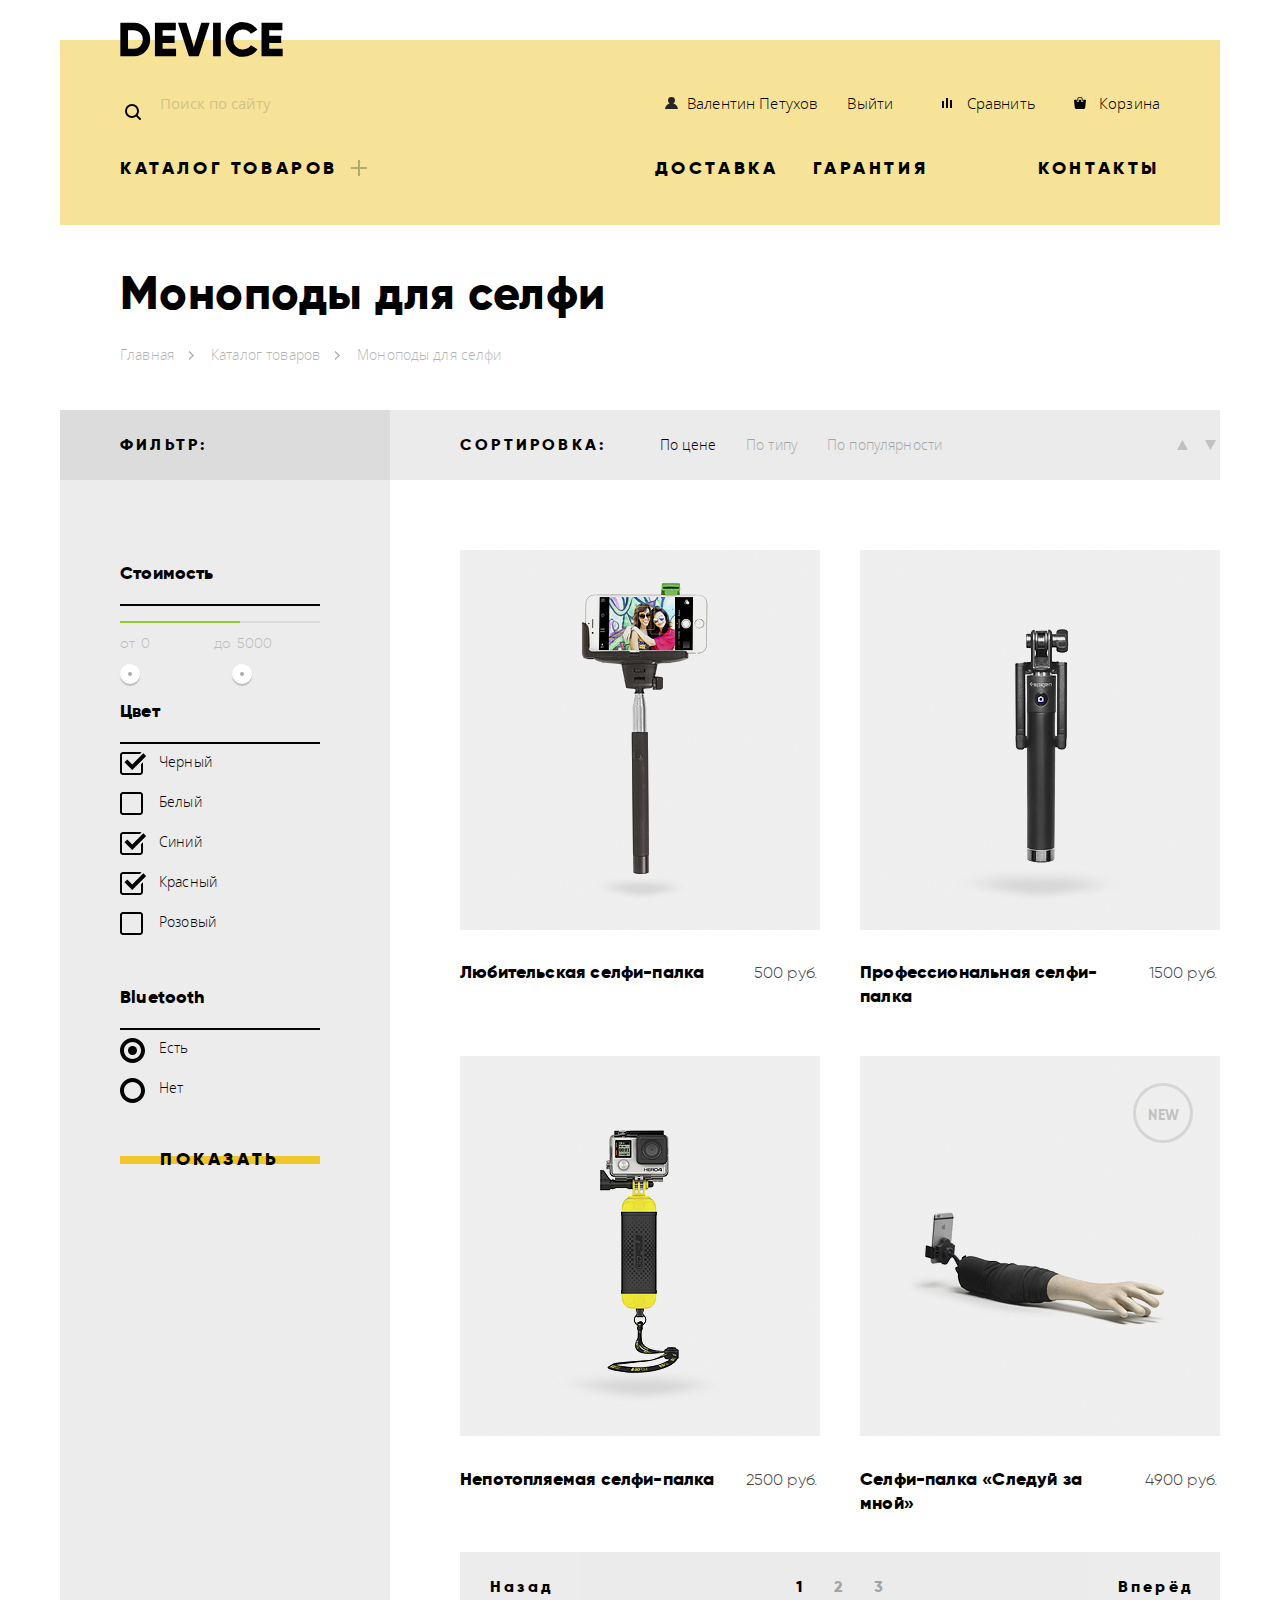
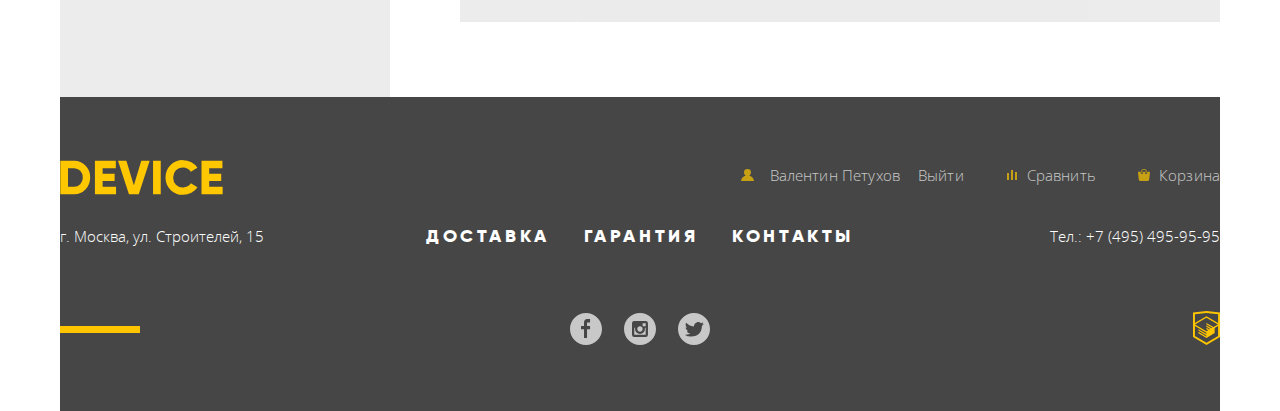
==== commit 76e3c44f: "Первая попытка сдать проект" ====
--- a/catalog.html
+++ b/catalog.html
@@ -5,7 +5,7 @@
 	<meta charset="utf-8">
 	<title>DEVICE Catalog</title>
 	<link href="https://fonts.googleapis.com/css?family=Open+Sans&display=swap&subset=cyrillic" rel="stylesheet">	
-	<link href="css/normalize.min.css" rel="stylesheet">
+	<link href="css/normalize.css" rel="stylesheet">
 	<link href="css/style.min.css" rel="stylesheet">
 </head>
 
@@ -45,8 +45,7 @@
 										<a class="menu-link fade-link" href="#">КОНТАКТЫ</a>
 									</li>
 								</ul>
-							</nav>
-						</div>
+							</nav>						
 					</header>
 
 			<main>
@@ -103,8 +102,8 @@
 							<aside class="goods-filter-wrap">
 								<form class="filter-form" action="#" method="post">
 									<fieldset class="filter-fieldset">
-										<h3 class="visually-hidden">Диапазон цены товара:</h3>
 										<legend class="choice-name">Стоимость</legend>
+										<h3 class="visually-hidden">Диапазон цены товара:</h3>										
 										<div class="aside-price">											
 											<div class="range-controls" aria-hidden="true"></div>
 												<div class="scale">
@@ -122,8 +121,8 @@
 											</div>	
 									</fieldset>
 									<fieldset class="filter-fieldset">
-										<h3 class="visually-hidden">Цвет товара:</h3>
 										<legend class="choice-name">Цвет</legend>
+										<h3 class="visually-hidden">Цвет товара:</h3>										
 										<ul class="color-list">
 											<li>
 												<input class="visually-hidden color-filter-input" type="checkbox" name="color" value="Черный" id="black-colored" checked>
@@ -148,9 +147,9 @@
 										</ul>									
 									</fieldset>
 									<fieldset class="filter-fieldset">
-										<h3 class="visually-hidden">Наличие bluetooth:</h3>
-										<div class="aside-bluetooth">
-											<legend class="choice-name">Bluetooth</legend>
+										<legend class="choice-name">Bluetooth</legend>
+										<h3 class="visually-hidden">Наличие bluetooth:</h3>										
+										<div class="aside-bluetooth">											
 											<ul class="bluetooth-list">
 												<li>
 													<input class="visually-hidden bluetooth-filter-input" type="radio" name="bluetooth" value="Есть" id="yes" checked>
@@ -175,8 +174,8 @@
 												<img src="img/item-1_360x380.jpg" width="360" height="380" alt="Любительская селфи-палка">
 											</div>	
 											<div class="good-hover">
-												<button class="button add-to-cart hide-link" href="#" tabindex="-1">В КОРЗИНУ</button>
-												<button class="add-to-compare hide-link" href="#" tabindex="-1">Добавить к сравнению</button>
+												<button class="button add-to-cart hide-link" tabindex="-1">В КОРЗИНУ</button>
+												<button class="add-to-compare hide-link" tabindex="-1">Добавить к сравнению</button>
 											</div>											
 											<div class="good-info">
 												<a class="good-name" href="#">Любительская селфи-палка</a>
@@ -188,8 +187,8 @@
 												<img src="img/item-2_360x380.jpg" width="360" height="380" alt="Профессиональная селфи-палка">
 											</div>	
 											<div class="good-hover">
-												<button class="button add-to-cart hide-link" href="#" tabindex="-1">В КОРЗИНУ</button>
-												<button class="add-to-compare hide-link" href="#" tabindex="-1">Добавить к сравнению</button>
+												<button class="button add-to-cart hide-link" tabindex="-1">В КОРЗИНУ</button>
+												<button class="add-to-compare hide-link" tabindex="-1">Добавить к сравнению</button>
 											</div>											
 											<div class="good-info">
 												<a class="good-name" href="#">Профессиональная селфи-палка</a>
@@ -201,8 +200,8 @@
 												<img src="img/item-3_360x380.jpg" width="360" height="380" alt="Непотопляемая селфи-палка">
 											</div>	
 											<div class="good-hover">
-												<button class="button add-to-cart hide-link" href="#" tabindex="-1">В КОРЗИНУ</button>
-												<button class="add-to-compare hide-link" href="#" tabindex="-1">Добавить к сравнению</button>
+												<button class="button add-to-cart hide-link" tabindex="-1">В КОРЗИНУ</button>
+												<button class="add-to-compare hide-link" tabindex="-1">Добавить к сравнению</button>
 											</div>											
 											<div class="good-info">
 												<a class="good-name" href="#">Непотопляемая селфи-палка</a>
@@ -214,8 +213,8 @@
 												<img src="img/item-4_360x380.jpg" width="360" height="380" alt="Селфи-палка Следуй за мной">
 											</div>	
 											<div class="good-hover">
-												<button class="button add-to-cart hide-link" href="#" tabindex="-1">В КОРЗИНУ</button>
-												<button class="add-to-compare hide-link" href="#" tabindex="-1">Добавить к сравнению</button>
+												<button class="button add-to-cart hide-link" tabindex="-1">В КОРЗИНУ</button>
+												<button class="add-to-compare hide-link" tabindex="-1">Добавить к сравнению</button>
 											</div>											
 											<div class="good-info">
 												<a class="good-name" href="#">Селфи-палка &#171;Следуй за мной&#187;</a>
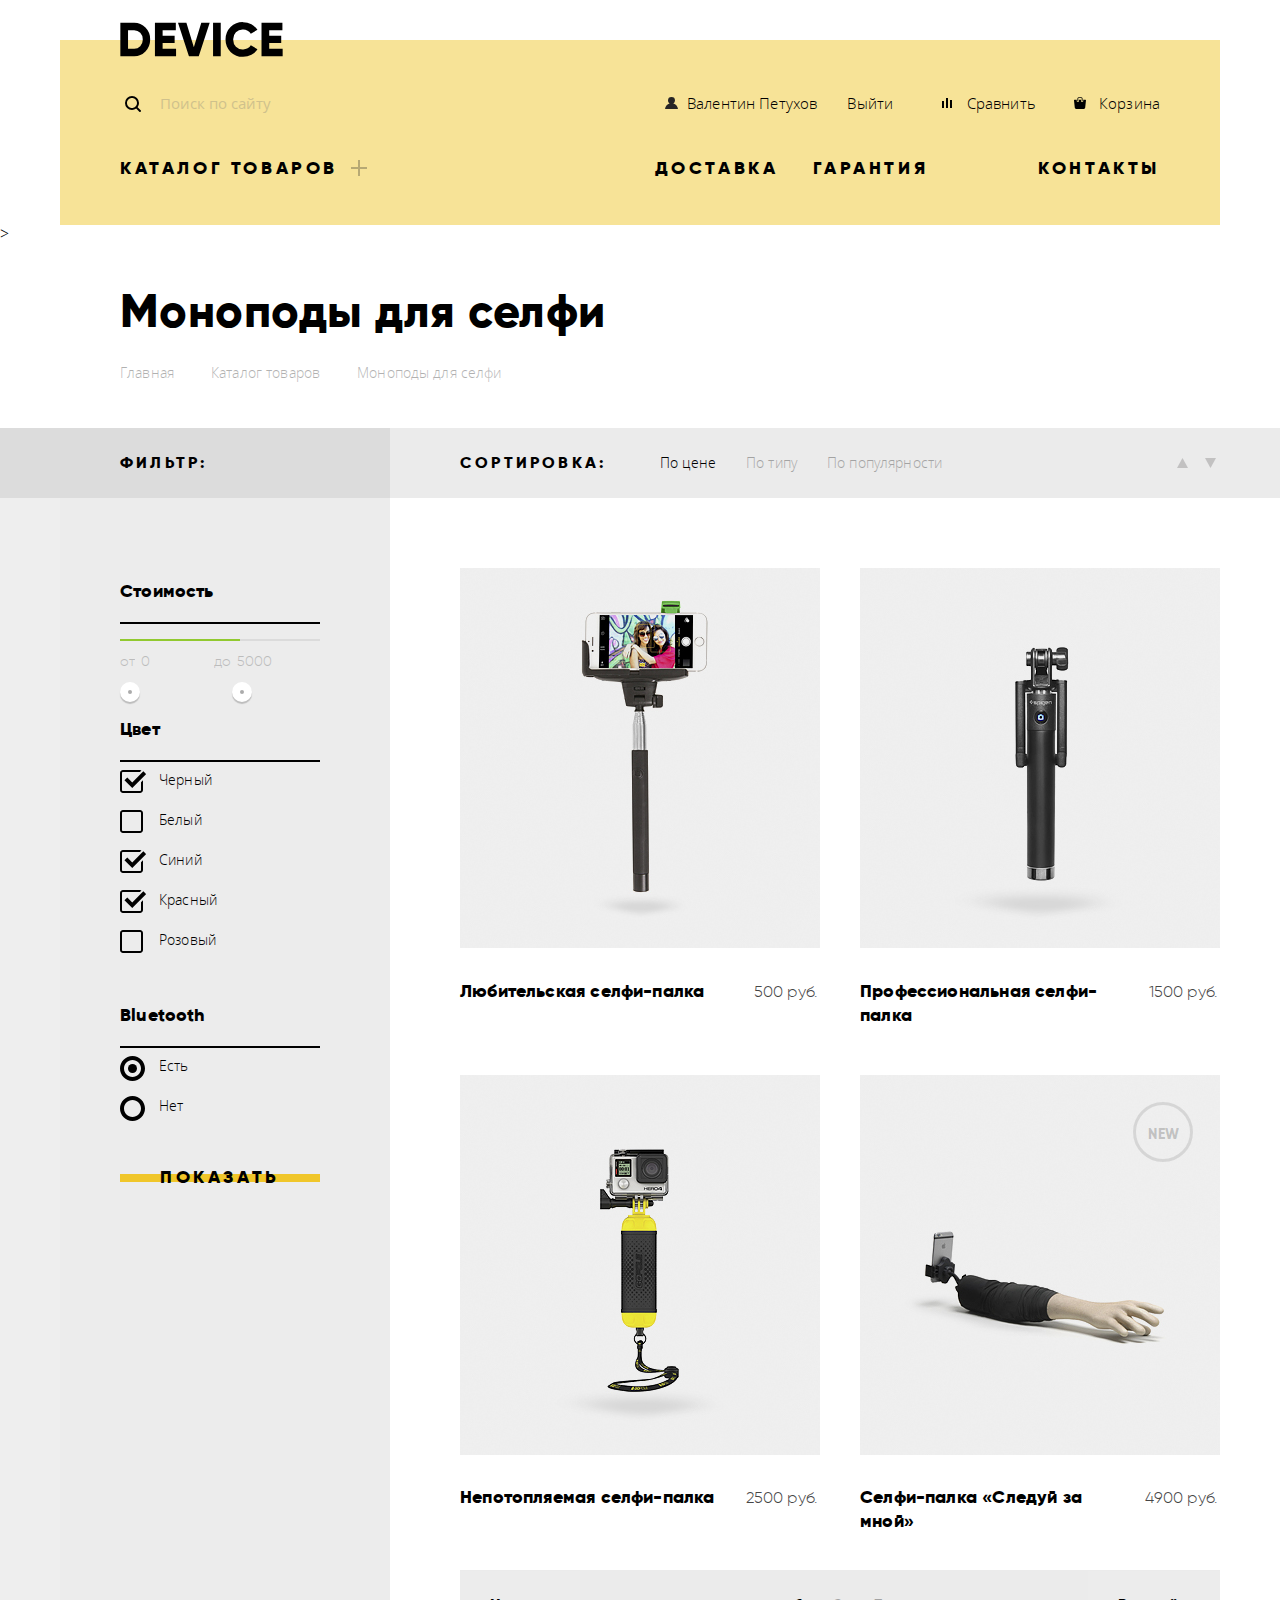
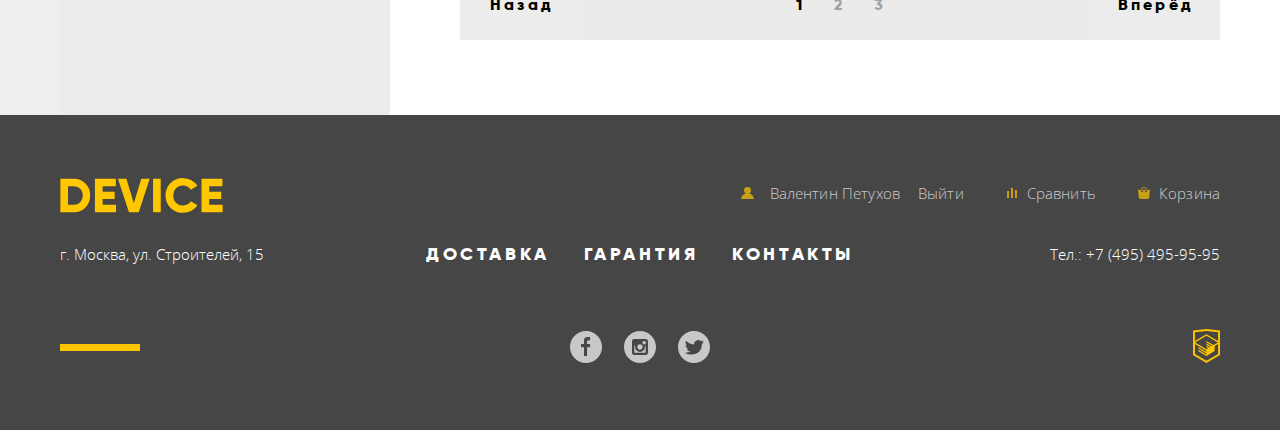
==== commit 9c2be29c: "Первая попытка сдать проект" ====
--- a/catalog.html
+++ b/catalog.html
@@ -5,7 +5,7 @@
 	<meta charset="utf-8">
 	<title>DEVICE Catalog</title>
 	<link href="https://fonts.googleapis.com/css?family=Open+Sans&display=swap&subset=cyrillic" rel="stylesheet">	
-	<link href="css/normalize.css" rel="stylesheet">
+	<link href="css/normalize.min.css" rel="stylesheet">
 	<link href="css/style.min.css" rel="stylesheet">
 </head>
 
@@ -47,7 +47,7 @@
 								</ul>
 							</nav>						
 					</header>
-
+				</div>>
 			<main>
 				<div class="catalog-headline">					
 					<div class="breadcrumbs">
@@ -315,7 +315,6 @@
 						</div>
 					</div>
 				</footer>
-		</div>
-	</div> 
+		</div>	
 </body>
 </html>
--- a/css/style.min.css
+++ b/css/style.min.css
@@ -1 +1 @@
-@font-face{font-family:"Gilroy bold";src:url(../fonts/gilroyextrabold.woff) format("woff"),url(../fonts/gilroyextrabold.woff2) format("woff2")}@font-face{font-family:"Gilroy light";src:url(../fonts/gilroylight.woff) format("woff"),url(../fonts/gilroylight.woff2) format("woff2")}@font-face{font-family:"Open Sans";src:url(../fonts/opensans.woff) format("woff"),url(../fonts/opensans.woff2) format("woff2")}@font-face{font-family:"Open Sans light";src:url(../fonts/opensanslight.woff) format("woff"),url(../fonts/opensanslight.woff2) format("woff2")}body{background-color:#FFF}a{text-decoration:none}img{max-width:100%;height:auto}.header-tier1{font-family:"Gilroy bold","Arial",sans-serif;font-size:47px;font-weight:800;font-style:normal;font-stretch:normal;line-height:1.02;letter-spacing:.47px;text-align:left;color:#000;margin:0}.visually-hidden{position:absolute;width:1px;height:1px;margin:-1px;border:0;padding:0;clip:rect(0 0 0 0);overflow:hidden}.content-wrapper{width:1160px;margin:0 auto}.main-header{position:relative;min-height:300px;margin-top:40px;background-color:#F7E397;padding:0 60px}.catalog-header{min-height:185px}.link{font-family:"Open Sans light","Arial",sans-serif;font-size:15px;font-weight:300;font-style:normal;font-stretch:normal;line-height:2;letter-spacing:.15px;text-align:left;color:#000;position:relative;padding-left:30px}.search-form{font-family:"Open Sans","Arial",sans-serif;font-size:15px;font-weight:300;font-style:normal;font-stretch:normal;line-height:30px;letter-spacing:.15px;text-align:left;color:#000;position:relative;margin-right:100px;width:440px;display:flex}.search-form input{position:relative;border:none;border-bottom:solid 2px transparent;padding:8px 0 8px 40px}.search-form::before{content:"";position:absolute;top:8px;left:0;display:block;width:50px;height:50px;background-image:url(../img/search_16x16.svg);background-repeat:no-repeat;background-position:5px 50%}.search-input{color:#FFF;opacity:.3;border:none;background-color:transparent;width:357px}.search-input:hover{opacity:.6}.search-input:focus{opacity:1;outline:none;border-bottom:solid 2px #000}.search-input:focus ~ .btn-search{opacity:1}.btn-search{opacity:0;font-family:"Open Sans","Arial",sans-serif;font-size:15px;font-weight:300;font-style:normal;font-stretch:normal;line-height:2;letter-spacing:.15px;text-align:center;color:#000;border:solid 2px #000;background-color:#F7E397;padding:8px 18px}.btn-search:hover{color:#FFF;background-color:#000}.btn-search:active{opacity:1;color:rgba(255,255,255,0.3)}.login{padding-left:27px}.compare{margin-right:33px;margin-left:auto}.cart{position:relative;padding-left:30px}.main-menu,.main-goods-list,.footer-menu-list,.footer-social-list,.breadcrumbs-list,.sort-list,.sort-direction,.color-list,.bluetooth-list,.goods-list,.paginator-list,.pages,.footer-links-list,.services-control,.slider-list,.goods-slider-control,.breadcrumbs ul,.catalog-menu ul,.about-us ul{list-style:none}.login::before{content:"";position:absolute;top:0;left:0;display:block;width:30px;height:30px;background-image:url(../img/user_13x12.svg);background-repeat:no-repeat;background-position:5px 50%}.compare::before{content:"";position:absolute;top:0;left:0;display:block;width:30px;height:30px;background-image:url(../img/compare_10x10.svg);background-repeat:no-repeat;background-position:5px 50%}.cart::before{content:"";position:absolute;top:0;left:0;display:block;width:30px;height:30px;background-image:url(../img/cart_12x12.svg);background-repeat:no-repeat;background-position:5px 50%}.menu-link{font-family:"Gilroy bold","Arial",sans-serif;font-size:18px;font-weight:800;font-style:normal;font-stretch:normal;line-height:1.33;letter-spacing:3.6px;text-align:left;color:#000}.button{font-family:"Gilroy bold","Arial",sans-serif;font-size:18px;font-weight:800;font-style:normal;font-stretch:normal;line-height:1.33;letter-spacing:3.6px;text-align:center;color:#000;background:linear-gradient(to top,rgba(0,0,0,0.0) 40%,#F0C62A 40%,#F0C62A 60%,rgba(0,0,0,0.0) 60%);border:none;display:block;padding:8px 0;cursor:pointer}.button:hover,.services-slider-control:hover{background:linear-gradient(to top,rgba(0,0,0,0.0) 0%,#F0C62A 0%,#F0C62A 100%,rgba(0,0,0,0.0) 100%)}.button:active{color:rgba(0,0,0,0.3);outline:none}.information-button{width:260px}.goods-slider{position:relative;top:-112px;width:1160px;margin:0 auto -60px}.goods-slider-wrap{width:1160px;margin:0 auto}.slider-list{margin:0;padding:0}.goods-slider-item{display:flex;justify-content:space-between;min-height:500px}.goods-slider-item-img{text-align:center;width:560px}.goods-slider-description{position:relative;width:560px}.goods-slider-description::before{content:"";position:absolute;left:0;top:36px;width:100px;height:8px;background-color:#FFF}.goods-slider-description::after{position:absolute;top:-13px;right:47px;font-family:Gilroy bold;font-weight:700;font-size:180px;line-height:180px;color:#FFF;letter-spacing:.01em}.goods-slider-item:nth-child(1) .goods-slider-description::after{content:"01"}.goods-slider-item:nth-child(2) .goods-slider-description::after{content:"02"}.goods-slider-item:nth-child(3) .goods-slider-description::after{content:"03"}.slider-title{position:relative;z-index:2;margin-top:80px;margin-bottom:18px;font-family:"Gilroy bold","Arial",sans-serif;font-size:47px;font-weight:800;font-style:normal;font-stretch:normal;line-height:1.19;letter-spacing:.47px;text-align:left;color:#000}.slider-paragraph{font-family:"Open Sans","Arial",sans-serif;font-size:15px;font-weight:300;font-style:normal;font-stretch:normal;line-height:2;letter-spacing:.15px;text-align:left;color:#464646}.slider-control-wrapper{position:relative}.more-button{display:block;width:220px;box-sizing:border-box;z-index:1;font-size:18px;line-height:24px;letter-spacing:.2em;position:relative;font-weight:700;color:#000;padding:8px 42px}.goods-slider-control{position:absolute;right:93px;top:0;z-index:4;margin:0;padding:0}.slider-control-dot{display:inline-block;margin-right:28px;vertical-align:middle}.goods-slider-label{font-size:0;position:relative}.goods-slider-label::before{content:"";position:absolute;top:0;left:0;width:12px;height:12px;background-image:url(../img/slider-button-empty_12x12.svg);background-repeat:no-repeat;background-size:12px;cursor:pointer;padding:1px}.goods-slider-input:checked + .goods-slider-label::before{background-image:url(../img/slider-button_12x12.svg)}.features{margin-top:50px;margin-left:-2px;border-collapse:collapse;border-spacing:0}.features-values td{width:160px;padding:0}.features-values td:nth-child(2){width:140px}.features-names{padding-top:7px}.services-slider-item p{display:block;width:490px;margin-bottom:43px;font-family:"Open Sans","Arial",sans-serif;font-size:15px;font-weight:300;font-style:normal;font-stretch:normal;line-height:2;letter-spacing:.15px;text-align:left;color:#464646}.unit1,.unit2,.unit3{font-family:"Gilroy light","Arial",sans-serif;font-size:36px;font-weight:300;font-style:normal;font-stretch:normal;line-height:1.33;letter-spacing:.36px;text-align:left;color:#000}.prop1,.prop2,.prop3{font-family:"Open Sans","Arial",sans-serif;font-size:13px;font-weight:300;font-style:normal;font-stretch:normal;line-height:1.54;letter-spacing:.13px;text-align:left;color:#464646}.main-goods-item-img{background-color:#F7E397;position:relative}.main-goods-item-name{font-family:"Gilroy bold","Arial",sans-serif;font-size:18px;font-weight:800;font-style:normal;font-stretch:normal;line-height:1.33;letter-spacing:.18px;text-align:left;color:#000;margin:33px 0}.monopod{padding-right:50px}.main-goods-item:hover .main-goods-item-img{background-color:#F0C62A}.main-goods-item-picture{position:absolute;top:50%;left:50%;transform:translate(-50%,-50%)}.main-goods-item-picture-monopod{position:absolute;top:auto;bottom:0;left:50%;transform:translateX(-50%)}.main-goods-item:active .main-goods-item-picture{opacity:.3}.main-goods-item:active .main-goods-item-picture-monopod{opacity:.3}.main-goods-item:active .main-goods-item-name{opacity:.3}.services-control label{font-family:"Gilroy bold","Arial",sans-serif;font-size:18px;font-weight:800;font-style:normal;font-stretch:normal;line-height:1.33;letter-spacing:3.6px;text-align:center;color:#000;background:linear-gradient(to top,rgba(0,0,0,0.0) 40%,#F0C62A 40%,#F0C62A 60%,rgba(0,0,0,0.0) 60%)}.header-tier3{font-family:"Gilroy bold","Arial",sans-serif;font-size:47px;font-weight:800;font-style:normal;font-stretch:normal;line-height:48px;letter-spacing:.47px;text-align:left;color:#000;margin-bottom:43px;display:block;position:relative}.information-header::before{position:absolute;top:-46px;content:"";width:80px;height:7px;background-color:#000}#services-1:checked ~ .services1-label,#services-2:checked ~ .services2-label,#services-3:checked ~ .services3-label{color:#F3DF83;background:none;background-color:#000}#services-1:checked ~ .site-wrapper #delivery,#services-2:checked ~ .site-wrapper #warranty,#services-3:checked ~ .site-wrapper #credit{display:block}.brands-item{opacity:.2;filter:grayscale(100%)}.brands-item:hover{opacity:1;filter:grayscale(0%)}.delivery-list{display:block;margin-top:65px;margin-left:-3px;margin-bottom:54px}.delivery-list li::before{position:absolute;content:"";top:16px;left:-36px;height:5px;width:5px;border:2px solid #E5E5E5;border-radius:50%}.about-us li{font-family:"Gilroy bold","Arial",sans-serif;font-size:16px;font-weight:800;line-height:2.5;color:#000;position:relative}.location{margin-bottom:70px}.information-paragraph{font-family:"Open Sans light","Arial",sans-serif;font-size:15px;font-weight:300;font-style:normal;font-stretch:normal;line-height:2;letter-spacing:normal;text-align:left;color:#464646;width:475px;margin-bottom:30px}.modal-map-close,.modal-feedback-close{background:url(../img/modal-close_55x55.svg) no-repeat center;border:none;opacity:.5;position:absolute;z-index:3;height:55px;width:55px;top:25px;right:20px;cursor:pointer;font-size:0}.feedback-label{display:block;width:360px;margin-bottom:5px}.close-button:hover{opacity:1}.close-button:active{opacity:.3}.modal-feedback{position:relative;width:760px;background-color:#fff;box-shadow:0 10px 20px 0 rgba(0,0,0,0.2);padding:96px 100px 80px}.feedback-form{display:block}.feedback-wrapper{display:flex;justify-content:space-between}.wrapper-column{margin-bottom:33px}.feedback-textarea{display:block;width:760px;min-height:160px;resize:none;box-sizing:border-box;padding:16px 20px}.feedback-input{display:block;width:360px;box-sizing:border-box;padding:16px 20px}.feedback-form input,.feedback-form textarea{border:solid 3px #F2F2F2;background-color:#F2F2F2;font-family:"Open Sans","Arial",sans-serif;font-size:14px;font-weight:400;font-style:normal;font-stretch:normal;line-height:1.29;letter-spacing:normal;text-align:left;color:rgba(70,70,70,0.4);resize:none}.feedback-form input:hover,.feedback-form textarea:hover{background-color:#EBEBEB;border:solid 3px #EBEBEB;color:rgba(70,70,70,0.4)}.feedback-form input:focus,.feedback-form textarea:focus{color:#464646;outline:none;border:solid 3px #F0C52E;background-color:#fff}.invalid{background-color:#f6dada;border:solid 3px #f6dada;color:rgba(70,70,70,0.4)}.feedback-form label{display:block;width:360px;font-family:"Gilroy bold","Arial",sans-serif;font-size:18px;font-weight:800;font-style:normal;font-stretch:normal;line-height:1.33;letter-spacing:normal;text-align:left;color:#000}.feedback-send{width:200px;box-sizing:border-box;padding:8px 35px}.modal-map{display:block;position:relative;width:960px;height:560px;background-color:#fff;background:url(../img/map-big-jpg_960x559.png) no-repeat center;box-shadow:0 10px 20px 0 rgba(0,0,0,0.2)}.user-name{font-family:"Open Sans light","Arial",sans-serif;font-size:15px;font-weight:300;font-style:normal;font-stretch:normal;line-height:2;letter-spacing:.15px;text-align:left;color:#000}.user-name-footer{font-family:"Open Sans light","Arial",sans-serif;font-size:15px;font-weight:300;font-style:normal;font-stretch:normal;line-height:2;letter-spacing:.15px;text-align:left;color:rgba(255,255,255,0.7)}.breadcrumbs-link,.sort-link{font-family:"Open Sans light","Arial",sans-serif;font-size:14px;font-weight:300;font-style:normal;font-stretch:normal;line-height:1.71;letter-spacing:.14px;text-align:left;color:#000;opacity:.3}.breadcrumbs-link:hover{opacity:.6}.breadcrumbs-link:active{opacity:.1}.goods-sort{background-color:#ECECEC}.sort-link-active{opacity:1}.header-tier2{font-family:"Gilroy bold","Arial",sans-serif;font-size:16px;font-weight:800;font-style:normal;font-stretch:normal;text-transform:uppercase;line-height:1.5;letter-spacing:3.2px;text-align:left;color:#000}.choice-name{font-family:"Gilroy bold","Arial",sans-serif;font-size:18px;font-weight:800;font-style:normal;font-stretch:normal;line-height:1.33;letter-spacing:.18px;text-align:left;color:#000}.min-cost,.max-cost{font-family:"Gilroy light","Arial",sans-serif;font-size:14px;font-weight:300;font-style:normal;font-stretch:normal;line-height:1.71;letter-spacing:normal;text-align:center;color:#000;opacity:.2}.goods-choise label{font-family:"Open Sans light","Arial",sans-serif;font-size:14px;font-weight:300;font-style:normal;font-stretch:normal;line-height:2.86;letter-spacing:.14px;text-align:left;color:#000}.goods-choise input:hover,.goods-choise label:hover{opacity:.6}.goods-choise input:active,.goods-choise label:active{opacity:1}.blocked{opacity:.25}.good-name{font-family:"Gilroy bold","Arial",sans-serif;font-size:18px;font-weight:800;font-style:normal;font-stretch:normal;line-height:1.33;letter-spacing:.18px;text-align:left;color:#000}.hide-link{opacity:0}.good-price{font-family:"Gilroy light","Arial",sans-serif;font-size:16px;font-weight:300;font-style:normal;font-stretch:normal;line-height:1.5;letter-spacing:.16px;text-align:right;color:#464646}.paginator-link{font-family:"Gilroy bold","Arial",sans-serif;font-size:16px;font-weight:800;font-style:normal;font-stretch:normal;line-height:1.5;letter-spacing:3.2px;text-align:left;color:#000;opacity:.3}.paginator-prev,.paginator-next{background-color:#ECECEC;opacity:1}.paginator-prev:hover,.paginator-next:hover{background-color:#DADADA}.paginator-prev:active,.paginator-next:active{color:rgba(0,0,0,0.3)}.sort-link-current,.paginator-link-current{opacity:1}.appearance-link:hover{opacity:.6}.appearance-link:active{opacity:1}.site-wrapper{margin:auto}.header-logo{position:relative;top:-18px}.user-block{display:flex;justify-content:flex-start;align-items:baseline;padding-top:0;margin-bottom:28px}.main-menu{display:flex;padding:0}.main-menu-catalog{width:250px;margin-right:290px;position:relative}.main-menu-catalog::after{content:"";position:absolute;top:3px;right:-2px;width:16px;height:16px;background-image:url(../img/plus_16x16.svg);opacity:.3}.main-menu-delivery{margin-right:35px}.main-menu-varanty{margin-right:110px}.main-goods{margin-bottom:67px}.main-goods-wrap{width:1160px;margin:0 auto}.main-goods-list{display:flex;justify-content:space-between;margin:0;padding:0}.main-goods-item-link{width:160px;display:block}.main-goods-item-img{width:160px;height:160px}.services-slider{width:100%;min-height:385px;background:linear-gradient(to bottom,rgba(0,0,0,0.0) 25%,#E5E5E5 25%)}.services-slider-wrap{display:flex;min-height:320px;width:1160px;padding-left:2px;margin:0 auto}.services-control{display:flex;flex-direction:column;justify-content:center;min-width:277px;margin:0;padding:0;border-right:7px solid #000}.services-control-item{width:100%;padding:0;text-align:center;margin:12px 0}.services-slider-control{display:block;position:relative;z-index:1;display:block;width:160px;text-align:center;cursor:pointer;padding:8px 0}.services-slider-control::before{content:"";position:absolute;top:0;left:160px;width:120px;height:39px;background-color:transparent}.services-slider_input:checked ~ .services-slider-control::before{background-color:#000}.services-slider-item{position:relative;width:460px;margin-left:118px;margin-top:70px}.services-slider-item h3{margin-bottom:30px}.services-slider-item::after{content:"";position:absolute;top:-67px;left:493px;width:260px;height:320px;background-repeat:no-repeat;background-position:50% 50%}.services-slider-item_delivery::after{background-image:url(../img/delivery_136x164.svg)}.services-slider-item_warranty::after{background-image:url(../img/warranty_171x194.svg)}.services-slider-item_credit::after{background-image:url(../img/credit_156x186.svg)}.brands{width:1160px;margin-left:auto;margin-right:auto;background-color:#FFF;display:flex;align-content:center;padding:95px 0;display:flex;justify-content:space-between}.brands-item{width:290px}.information{width:1160px;margin-bottom:80px;margin-left:auto;margin-right:auto;display:flex;justify-content:space-between}.about-us,.contacts{width:560px}.catalog-headline{width:1160px;min-height:140px;margin-left:140px;margin-right:140px;padding-top:45px}.breadcrumbs-list{display:flex}.catalog-goods-header{height:70px;background-color:#DADADA;display:flex;width:100%}.filter-header{width:468px;height:70px}.goods-list-sort{width:973px;height:70px;background-color:#ECECEC;display:flex}.sort-list{display:flex}.sort-link{display:block}.main-footer{position:relative;padding-top:63px;padding-bottom:17px;background-color:#464646}.footer-wrapper{width:1160px;margin:0 auto}.footer-first-row{display:flex;justify-content:space-between;margin-bottom:7px}.footer-logo-svg path{fill:#FFC700}.footer-links-list{display:flex;margin:0;padding:0}.footer-list-item{margin-left:33px}.footer-user,.footer-compare,.footer-cart{padding-left:30px}.footer-link::before{content:"";position:absolute;left:0;display:block;width:30px;height:30px;background-repeat:no-repeat;background-position:50% 50%}.footer-user::before{left:-7px;background-image:url(../img/footer_user_13x12.svg)}.footer-compare::before{background-image:url(../img/footer_compare_10x10.svg)}.footer-cart::before{background-image:url(../img/footer_cart_12x12.svg)}.footer-user-block-logout{position:relative;padding-left:0;margin-left:-15px}.fade-link:hover{opacity:.6}.fade-link:active{opacity:.3}.footer-links-list a{font-family:"Open Sans","Arial",sans-serif;font-size:15px;font-weight:300;font-style:normal;font-stretch:normal;line-height:2;letter-spacing:.15px;text-align:left;color:#fff}.footer-link{position:relative;opacity:.7}.footer-link:hover{opacity:1}.footer-link:active{opacity:.2}.footer-second-row{display:flex;align-items:baseline;margin-bottom:45px}.footer-address{width:250px;text-align:left}.footer-phone{width:250px;text-align:right}.footer-menu{margin:0 auto}.footer-menu-list{display:flex;flex-wrap:wrap;justify-content:space-between;width:428px;margin:0;padding:0}.footer-phone,.footer-address{font-family:"Open Sans light","Arial",sans-serif;font-size:15px;font-weight:300;font-style:normal;font-stretch:normal;line-height:2;letter-spacing:normal;color:#fff}.footer-menu a{font-family:"Gilroy bold","Arial",sans-serif;font-size:18px;font-weight:800;font-style:normal;font-stretch:normal;line-height:1.33;letter-spacing:3.6px;text-align:left;color:#fff}.footer-menu a:hover{opacity:.6}.footer-menu a:active{opacity:.3}.footer-third-row{position:relative;display:flex;align-items:baseline;margin-bottom:45px}.footer-third-row::before{content:"";position:absolute;top:15px;left:0;width:80px;height:7px;background-color:#ffc600}.yellow-brick{width:80px}.footer-social{margin:0 auto}.footer-social-list{display:flex;justify-content:space-between;width:140px;margin:0;padding:0}.social-btn{display:block;width:32px;height:32px}.social-btn-fb{background:url(../img/fb_32x32.svg) no-repeat center}.social-btn-inst{background:url(../img/inst_32x32.svg) no-repeat center}.social-btn-tw{background:url(../img/tw_32x32.svg) no-repeat center}.html-academy-logo{width:80px}.footer-academy-logo{width:80px;text-align:right}.footer-logout{position:relative;padding-left:0;margin-left:18px}.catalog-menu{z-index:5;display:flex;width:1040px;margin:0;background-color:#F7E397;padding:20px 60px 36px}.catalog-menu-column1{display:block;list-style:none;width:220px;padding:0;margin:0;z-index:1;margin-right:20px;align-self:baseline}.catalog-menu-column2{display:block;list-style:none;width:180px;padding:0;margin:0;z-index:1;margin-right:20px;align-self:baseline}.catalog-menu-column3{display:block;list-style:none;width:200px;padding:0;margin:0;z-index:1;align-self:baseline}.catalog-menu li{display:list-item}.catalog-menu-link{font-family:"Open Sans light","Arial",sans-serif;font-size:15px;font-weight:300;font-style:normal;font-stretch:normal;line-height:2;letter-spacing:.15px;text-align:left;color:#000;position:relative}.catalog-headline{width:1160px;margin:0 auto}.breadcrumbs{margin-bottom:45px;padding:0 60px}.breadcrumbs h1{margin-bottom:25px}.breadcrumbs-list{display:flex;justify-content:flex-start;padding:0;margin-right:37px}.breadcrumbs-list-item{margin-right:37px;display:list-item}.breadcrumbs-link{position:relative}.breadcrumbs-list-item:not(:last-child) .breadcrumbs-link::after{content:"";position:absolute;top:6px;right:-20px;z-index:1;width:7px;height:7px;border-top-left-radius:50px;transform:rotate(-45deg) scale(0.73);border-right:2px solid #000;border-bottom:2px solid #000}.catalog-goods-header{min-height:70px;background-image:linear-gradient(to right,#dcdcdc 0,#dcdcdc 28%,#ebebeb 28%,#ebebeb 100%)}.catalog-goods-header .catalog-container{display:flex}.catalog-container{width:1160px;margin:0 auto}.filter-header{width:200px;background-color:#DCDCDC;padding:23px 70px 23px 60px}.filter-header h2{display:block;margin:0}.catalog-sort{padding-top:23px;padding-bottom:23px;flex-grow:1;display:flex;align-items:center;background-color:#EBEBEB}.catalog-sort h2{display:block;padding-left:70px;width:200px;margin:0}.sort-list{padding:0;margin:0;display:flex;flex-wrap:wrap;width:460px}.sort-list li{display:list-item;margin-right:30px}.sort-direction{padding:0;margin:0;display:flex;flex-wrap:wrap;padding-inline-start:40px}.sort-direction li{display:list-item}.direction-link{display:block;margin-left:15px;font-size:0}.direction-link_up::before{content:"";display:inline-block;width:11px;height:10px;opacity:.2;margin-left:2px;background-image:url(../img/icon-up-dir_11x10.svg)}.direction-link_down::before{content:"";display:inline-block;width:11px;height:10px;opacity:.2;margin-left:2px;background-image:url(../img/icon-down-dir_11x10.svg)}.catalog-article{background-image:linear-gradient(to right,#eee 0,#eee 28%,#fff 28%,#fff 100%)}.catalog-container{display:flex;width:1160px;margin:0 auto}.goods-filter-wrap{display:block;box-sizing:border-box;width:330px;padding-left:60px;padding-top:70px;background-color:#ECECEC}.filter-form{display:block;width:200px;padding-right:70px}.filter-fieldset{position:relative;padding:0;border:none;margin:0 0 32px}.filter-fieldset::before{content:"";position:absolute;top:0;left:0;width:100%;height:2px;background-color:#000}.choice-name{margin-bottom:18px;padding-top:12px;display:table;max-width:100%;white-space:normal}.range-controls{position:relative;margin-top:17px;margin-bottom:8px}.scale{height:2px;background-color:#DBDBDB}.bar{position:absolute;left:0;width:60%;height:2px;background-color:#91C92F}.toggle{content:"";position:absolute;top:60px;width:4px;height:4px;background-color:#ABABAB;border:8px solid #FFF;border-radius:50%;box-shadow:0 2px 1px 0 rgba(0,1,1,0.2);cursor:pointer}.toggle:active{transform:scale(1.2)}.max-toggle{left:112px}.price-label,.price-input{width:27px;opacity:.2;font-family:Gilroy light;font-size:14px;font-weight:300;font-stretch:normal;font-style:normal;line-height:24px;letter-spacing:normal;color:#000;opacity:.2;border:none;background-color:transparent}.price-input{width:50px;margin-right:17px;margin-top:7px}.color-list{margin:0;padding:0}.color-list li{display:list-item}.filter-label{position:relative;padding-left:39px;font-family:Open Sans light;font-size:14px;font-weight:300;font-stretch:normal;font-style:normal;line-height:40px;letter-spacing:.14px;text-align:left;color:#000;cursor:pointer}.filter-label:hover{opacity:.6;cursor:pointer}.filter-label::before{content:"";position:absolute;top:0;left:0;width:26px;height:26px}.color-filter-input + .filter-label::before{background-image:url(../img/checkbox-off_23x23.svg);background-repeat:no-repeat}.color-filter-input:checked + .filter-label::before{background-image:url(../img/checkbox-on_27x23.svg);background-repeat:no-repeat}.bluetooth-list{display:block;margin:0;padding:0}.bluetooth-filter-input + .filter-label::before{background-image:url(../img/radio-off_25x25.svg);background-repeat:no-repeat}.bluetooth-filter-input:checked + .filter-label::before{background-image:url(../img/radio-on_25x25.svg.svg);background-repeat:no-repeat}.goods-filter-btn{width:100%;margin-top:5px}.goods-table{padding-top:50px;padding-left:50px}.goods-list{display:flex;flex-wrap:wrap;width:800px;padding:0;margin:0 0 -11px}.good{position:relative;display:list-item;margin:20px 20px 27px}.good-picture-wrap{position:relative}.add-to-cart{position:relative;z-index:1;box-sizing:border-box;width:200px;margin-bottom:20px;padding:8px 35px}.good-hover{position:absolute;top:177px;left:80px;display:block;width:200px}.add-to-compare{width:200px;border:none;font-family:"Open Sans light","Arial",sans-serif;font-size:13px;font-weight:300;font-style:normal;font-stretch:normal;line-height:1.54;letter-spacing:.13px;text-align:center;color:rgba(0,0,0,0.5);text-align:center;background-color:transparent}.add-to-compare:hover{color:rgba(0,0,0,1)}.add-to-compare:active{color:rgba(0,0,0,0.2)}.good{cursor:pointer}.good:hover .good-picture-wrap{opacity:.7}.good:hover .hide-link{opacity:1}.good-info{display:flex;justify-content:space-between;width:360px;margin-top:27px}.good-name{width:260px;background-color:transparent}.good-price{margin:0 3px 0 0}.good-new::before{content:"new";position:absolute;top:27px;right:27px;z-index:3;width:60px;height:60px;color:rgba(0,0,0,0.2);border:3px solid rgba(0,0,0,0.1);box-sizing:border-box;border-radius:50%;font-family:Gilroy bold;font-size:14px;font-weight:800;font-stretch:normal;font-style:normal;line-height:1.71;letter-spacing:.7px;text-align:center;text-transform:uppercase;padding:18px 12px}.paginator-list{display:flex;justify-content:space-between;align-items:center;width:760px;min-height:70px;box-sizing:border-box;background-color:#ebebeb;margin:20px 0 75px 70px;padding:23px 0}.paginator-prev,.paginator-next{padding:24px 26px 24px 30px}.pages{display:flex;justify-content:space-between;min-width:90px;padding:0;margin:0 0 0 15px}+@font-face{font-family:"Gilroy bold";src:url(../fonts/gilroyextrabold.woff)format("woff"),url(../fonts/gilroyextrabold.woff2)format("woff2")}@font-face{font-family:"Gilroy light";src:url(../fonts/gilroylight.woff)format("woff"),url(../fonts/gilroylight.woff2)format("woff2")}@font-face{font-family:"Open Sans";src:url(../fonts/opensans.woff)format("woff"),url(../fonts/opensans.woff2)format("woff2")}@font-face{font-family:"Open Sans light";src:url(../fonts/opensanslight.woff)format("woff"),url(../fonts/opensanslight.woff2)format("woff2")}body{background-color:#fff}a{text-decoration:none}img{max-width:100%;height:auto}.header-tier1{font-family:"Gilroy bold","Arial",sans-serif;font-size:47px;font-weight:800;font-style:normal;font-stretch:normal;line-height:1.02;letter-spacing:0.47px;text-align:left;color:#000;margin:0}.visually-hidden{position:absolute;width:1px;height:1px;margin:-1px;border:0;padding:0;clip:rect(0 0 0 0);overflow:hidden}.content-wrapper{width:1160px;margin-top:0;margin-right:auto;margin-bottom:0;margin-left:auto}.main-header{position:relative;min-height:300px;margin-top:40px;padding-top:0;padding-right:60px;padding-bottom:0;padding-left:60px;background-color:#F7E397}.catalog-header{min-height:185px}.link{font-family:"Open Sans light","Arial",sans-serif;font-size:15px;font-weight:300;font-style:normal;font-stretch:normal;line-height:2;letter-spacing:0.15px;text-align:left;color:#000;position:relative;padding-left:30px}.search-form{font-family:"Open Sans","Arial",sans-serif;font-size:15px;font-weight:300;font-style:normal;font-stretch:normal;line-height:30px;letter-spacing:0.15px;text-align:left;color:#000;position:relative;margin-right:100px;width:440px;display:flex}.search-form input{position:relative;padding-top:8px;padding-right:0;padding-bottom:8px;padding-left:40px;border:none;border-bottom:solid 2px transparent}.search-form::before{content:"";position:absolute;top:8;left:0;display:block;width:50px;height:50px;background-image:url(../img/search_16x16.svg);background-repeat:no-repeat;background-position:5px 50%}.search-input{color:#fff;opacity:0.3;border:none;background-color:transparent;width:357px}.search-input:hover{opacity:0.6}.search-input:focus{opacity:1;outline:none;border-bottom:solid 2px #000000}.search-input:focus ~ .btn-search{opacity:1}.btn-search{opacity:0;font-family:"Open Sans","Arial",sans-serif;font-size:15px;font-weight:300;font-style:normal;font-stretch:normal;line-height:2;letter-spacing:0.15px;text-align:center;color:#000;border:solid 2px #000;background-color:#F7E397;padding:8px 18px}.btn-search:hover{color:#fff;background-color:#000}.btn-search:active{opacity:1;color:rgba(255,255,255,0.3)}.login{padding-left:27px}.compare{margin-right:33px;margin-left:auto}.cart{position:relative;padding-left:30px}.main-menu,.main-goods-list,.footer-menu-list,.footer-social-list,.breadcrumbs-list,.sort-list,.sort-direction,.color-list,.bluetooth-list,.goods-list,.paginator-list,.pages,.footer-links-list,.services-control,.slider-list,.goods-slider-control,.breadcrumbs ul,.catalog-menu ul,.about-us ul{list-style:none}.login::before{content:"";position:absolute;top:0;left:0;display:block;width:30px;height:30px;background-image:url(../img/user_13x12.svg);background-repeat:no-repeat;background-position:5px 50%}.compare::before{content:"";position:absolute;top:0;left:0;display:block;width:30px;height:30px;background-image:url(../img/compare_10x10.svg);background-repeat:no-repeat;background-position:5px 50%}.cart::before{content:"";position:absolute;top:0;left:0;display:block;width:30px;height:30px;background-image:url(../img/cart_12x12.svg);background-repeat:no-repeat;background-position:5px 50%}.menu-link{font-family:"Gilroy bold","Arial",sans-serif;font-size:18px;font-weight:800;font-style:normal;font-stretch:normal;line-height:1.33;letter-spacing:3.6px;text-align:left;color:#000}.button{font-family:"Gilroy bold","Arial",sans-serif;font-size:18px;font-weight:800;font-style:normal;font-stretch:normal;line-height:1.33;letter-spacing:3.6px;text-align:center;color:#000;background:linear-gradient(to top,rgba(0,0,0,0.0)40%,#F0C62A 40%,#F0C62A 60%,rgba(0,0,0,0.0)60%);border:none;display:block;padding:8px 0;cursor:pointer}.button:hover,.services-slider-control:hover{background:linear-gradient(to top,rgba(0,0,0,0.0)0%,#F0C62A 0,#F0C62A 100%,rgba(0,0,0,0.0)100%)}.button:active{color:rgba(0,0,0,0.3);outline:none}.information-button{width:260px}.goods-slider{position:relative;top:-112px;width:1160px;margin-top:0;margin-right:auto;margin-bottom:-60px;margin-left:auto}.goods-slider-wrap{width:1160px;margin-top:0;margin-right:auto;margin-bottom:0;margin-left:auto}.slider-list{margin:0;padding:0}.goods-slider-item{display:flex;justify-content:space-between;min-height:500px}.goods-slider-item-img{text-align:center;width:560px}.goods-slider-description{position:relative;width:560px}.goods-slider-description::before{content:"";position:absolute;left:0;top:36px;width:100px;height:8px;background-color:#fff}.goods-slider-description::after{position:absolute;top:-13px;right:47px;font-family:Gilroy bold;font-weight:700;font-size:180px;line-height:180px;color:#FFF;letter-spacing:.01em}.goods-slider-item:nth-child(1).goods-slider-description::after{content:"01"}.goods-slider-item:nth-child(2).goods-slider-description::after{content:"02"}.goods-slider-item:nth-child(3).goods-slider-description::after{content:"03"}.slider-title{position:relative;z-index:2;margin-top:80px;margin-bottom:18px;font-family:"Gilroy bold","Arial",sans-serif;font-size:47px;font-weight:800;font-style:normal;font-stretch:normal;line-height:1.19;letter-spacing:0.47px;text-align:left;color:#000}.slider-paragraph{font-family:"Open Sans","Arial",sans-serif;font-size:15px;font-weight:300;font-style:normal;font-stretch:normal;line-height:2;letter-spacing:0.15px;text-align:left;color:#464646}.slider-control-wrapper{position:relative}.more-button{display:block;width:220px;box-sizing:border-box;z-index:1;padding-top:8px;padding-right:42px;padding-bottom:8px;padding-left:42px;font-size:18px;line-height:24px;letter-spacing:.2em;position:relative;font-weight:700;color:#000}.goods-slider-control{position:absolute;right:93px;top:0;z-index:4;margin:0;padding:0}.slider-control-dot{display:inline-block;margin-right:28px;vertical-align:middle}.goods-slider-label{font-size:0;position:relative}.goods-slider-label::before{content:"";position:absolute;top:0;left:0;width:12px;height:12px;padding-top:1px;padding-right:1px;padding-bottom:1px;padding-left:1px;background-image:url(../img/slider-button-empty_12x12.svg);background-repeat:no-repeat;background-size:12px;cursor:pointer}.goods-slider-input:checked + .goods-slider-label::before{background-image:url(../img/slider-button_12x12.svg)}.features{margin-top:50px;margin-left:-2px;border-collapse:collapse;border-spacing:0}.features-values td{width:160px;padding:0}.features-values td:nth-child(2){width:140px}.features-names{padding-top:7px}.services-slider-item p{display:block;width:490px;margin-bottom:43px;font-family:"Open Sans","Arial",sans-serif;font-size:15px;font-weight:300;font-style:normal;font-stretch:normal;line-height:2;letter-spacing:0.15px;text-align:left;color:#464646}.unit1,.unit2,.unit3{font-family:"Gilroy light","Arial",sans-serif;font-size:36px;font-weight:300;font-style:normal;font-stretch:normal;line-height:1.33;letter-spacing:0.36px;text-align:left;color:#000}.prop1,.prop2,.prop3{font-family:"Open Sans","Arial",sans-serif;font-size:13px;font-weight:300;font-style:normal;font-stretch:normal;line-height:1.54;letter-spacing:0.13px;text-align:left;color:#464646}.main-goods-item-img{background-color:#F7E397;position:relative}.main-goods-item-name{font-family:"Gilroy bold","Arial",sans-serif;font-size:18px;font-weight:800;font-style:normal;font-stretch:normal;line-height:1.33;letter-spacing:0.18px;text-align:left;color:#000;margin:33px 0}.monopod{padding-right:50px}.main-goods-item:hover .main-goods-item-img{background-color:#F0C62A}.main-goods-item-picture{position:absolute;top:50%;left:50%;transform:translate(-50%,-50%)}.main-goods-item-picture-monopod{position:absolute;top:auto;bottom:0;left:50%;transform:translateX(-50%)}.main-goods-item:active .main-goods-item-picture{opacity:0.3}.main-goods-item:active .main-goods-item-picture-monopod{opacity:0.3}.main-goods-item:active .main-goods-item-name{opacity:0.3}.services-control label{font-family:"Gilroy bold","Arial",sans-serif;font-size:18px;font-weight:800;font-style:normal;font-stretch:normal;line-height:1.33;letter-spacing:3.6px;text-align:center;color:#000;background:linear-gradient(to top,rgba(0,0,0,0.0)40%,#F0C62A 40%,#F0C62A 60%,rgba(0,0,0,0.0)60%)}.header-tier3{font-family:"Gilroy bold","Arial",sans-serif;font-size:47px;font-weight:800;font-style:normal;font-stretch:normal;line-height:48px;letter-spacing:0.47px;text-align:left;color:#000;margin-bottom:43px;display:block;position:relative}.information-header::before{position:absolute;top:-46px;content:"";width:80px;height:7px;background-color:#000}.services-slider-item_delivery,.services-slider-item_warranty,.services-slider-item_credit{display:none}#services-1:checked ~ .services1-label,#services-2:checked ~ .services2-label,#services-3:checked ~ .services3-label{color:#F3DF83;background:none;background-color:#000}#services-1:checked ~ .services-slider #delivery,#services-2:checked ~ .services-slider #warranty,#services-3:checked ~ .sservices-slider #credit{display:block}.brands-item{opacity:0.2;filter:grayscale(100%)}.brands-item:hover{opacity:1;filter:grayscale(0%)}.delivery-list{display:block;margin-top:65px;margin-left:-3px;margin-bottom:54px}.delivery-list li::before{position:absolute;content:"";top:16px;left:-36px;height:5px;width:5px;border:2px solid #E5E5E5;border-radius:50%}.about-us li{font-family:"Gilroy bold","Arial",sans-serif;font-size:16px;font-weight:800;line-height:2.5;color:#000;position:relative}.location{margin-bottom:70px}.information-paragraph{font-family:"Open Sans light","Arial",sans-serif;font-size:15px;font-weight:300;font-style:normal;font-stretch:normal;line-height:2;letter-spacing:normal;text-align:left;color:#464646;width:475px;margin-bottom:30px}.modal-map-close,.modal-feedback-close{background:url(../img/modal-close_55x55.svg)no-repeat center;border:none;opacity:0.5;position:absolute;z-index:3;height:55px;width:55px;top:25px;right:20px;cursor:pointer;font-size:0}.feedback-label{display:block;width:360px;margin-bottom:5px}.close-button:hover{opacity:1}.close-button:active{opacity:0.3}.modal-feedback{position:relative;width:760px;padding-top:96px;padding-left:100px;padding-right:100px;padding-bottom:80px;background-color:#fff;box-shadow:0 10px 20px 0 rgba(0,0,0,0.2)}.feedback-form{display:block}.feedback-wrapper{display:flex;justify-content:space-between}.wrapper-column{margin-bottom:33px}.feedback-textarea{display:block;width:760px;min-height:160px;resize:none;padding-top:16px;padding-bottom:16px;padding-left:20px;padding-right:20px;box-sizing:border-box}.feedback-input{display:block;width:360px;padding-top:16px;padding-bottom:16px;padding-left:20px;padding-right:20px;box-sizing:border-box}.feedback-form input,.feedback-form textarea{border:solid 3px #F2F2F2;background-color:#F2F2F2;font-family:"Open Sans","Arial",sans-serif;font-size:14px;font-weight:400;font-style:normal;font-stretch:normal;line-height:1.29;letter-spacing:normal;text-align:left;color:rgba(70,70,70,0.4);resize:none}.feedback-form input:hover,.feedback-form textarea:hover{background-color:#EBEBEB;border:solid 3px #EBEBEB;color:rgba(70,70,70,0.4)}.feedback-form input:focus,.feedback-form textarea:focus{color:#464646;outline:none;border:solid 3px #F0C52E;background-color:#fff}.invalid{background-color:#f6dada;border:solid 3px #f6dada;color:rgba(70,70,70,0.4)}.feedback-form label{display:block;width:360px;font-family:"Gilroy bold","Arial",sans-serif;font-size:18px;font-weight:800;font-style:normal;font-stretch:normal;line-height:1.33;letter-spacing:normal;text-align:left;color:#000}.feedback-send{width:200px;padding-top:8px;padding-bottom:8px;padding-left:35px;padding-right:35px;box-sizing:border-box}.modal-map{display:block;position:relative;width:960px;height:560px;background-color:#fff;background:url(../img/map-big-jpg_960x559.png)no-repeat center;box-shadow:0 10px 20px 0 rgba(0,0,0,0.2)}.user-name{font-family:"Open Sans light","Arial",sans-serif;font-size:15px;font-weight:300;font-style:normal;font-stretch:normal;line-height:2;letter-spacing:0.15px;text-align:left;color:#000}.user-name-footer{font-family:"Open Sans light","Arial",sans-serif;font-size:15px;font-weight:300;font-style:normal;font-stretch:normal;line-height:2;letter-spacing:0.15px;text-align:left;color:rgba(255,255,255,0.7)}.breadcrumbs-link,.sort-link{font-family:"Open Sans light","Arial",sans-serif;font-size:14px;font-weight:300;font-style:normal;font-stretch:normal;line-height:1.71;letter-spacing:0.14px;text-align:left;color:#000;opacity:0.3}.breadcrumbs-link:hover{opacity:0.6}.breadcrumbs-link:active{opacity:0.1}.goods-sort{background-color:#ECECEC}.sort-link-active{opacity:1}.header-tier2{font-family:"Gilroy bold","Arial",sans-serif;font-size:16px;font-weight:800;font-style:normal;font-stretch:normal;text-transform:uppercase;line-height:1.5;letter-spacing:3.2px;text-align:left;color:#000}.choice-name{font-family:"Gilroy bold","Arial",sans-serif;font-size:18px;font-weight:800;font-style:normal;font-stretch:normal;line-height:1.33;letter-spacing:0.18px;text-align:left;color:#000}.min-cost,.max-cost{font-family:"Gilroy light","Arial",sans-serif;font-size:14px;font-weight:300;font-style:normal;font-stretch:normal;line-height:1.71;letter-spacing:normal;text-align:center;color:#000;opacity:0.2}.goods-choise label{font-family:"Open Sans light","Arial",sans-serif;font-size:14px;font-weight:300;font-style:normal;font-stretch:normal;line-height:2.86;letter-spacing:0.14px;text-align:left;color:#000}.goods-choise input:hover,.goods-choise label:hover{opacity:0.6}.goods-choise input:active,.goods-choise label:active{opacity:1}.blocked{opacity:0.25}.good-name{font-family:"Gilroy bold","Arial",sans-serif;font-size:18px;font-weight:800;font-style:normal;font-stretch:normal;line-height:1.33;letter-spacing:0.18px;text-align:left;color:#000}.hide-link{opacity:0}.good-price{font-family:"Gilroy light","Arial",sans-serif;font-size:16px;font-weight:300;font-style:normal;font-stretch:normal;line-height:1.5;letter-spacing:0.16px;text-align:right;color:#464646}.paginator-link{font-family:"Gilroy bold","Arial",sans-serif;font-size:16px;font-weight:800;font-style:normal;font-stretch:normal;line-height:1.5;letter-spacing:3.2px;text-align:left;color:#000;opacity:0.3}.paginator-prev,.paginator-next{background-color:#ECECEC;opacity:1}.paginator-prev:hover,.paginator-next:hover{background-color:#DADADA}.paginator-prev:active,.paginator-next:active{color:rgba(0,0,0,0.3)}.sort-link-current,.paginator-link-current{opacity:1}.appearance-link:hover{opacity:0.6}.appearance-link:active{opacity:1}.header-logo{position:relative;top:-18px}.user-block{display:flex;justify-content:flex-start;align-items:baseline;padding-top:0;margin-bottom:28px}.main-menu{display:flex;padding:0}.main-menu-catalog{width:250px;margin-right:290px;position:relative}.main-menu-catalog::after{content:"";position:absolute;top:3px;right:-2px;width:16px;height:16px;background-image:url(../img/plus_16x16.svg);opacity:0.3}.main-menu-delivery{margin-right:35px}.main-menu-varanty{margin-right:110px}.main-goods{margin-bottom:67px}.main-goods-wrap{width:1160px;margin-top:0;margin-right:auto;margin-bottom:0;margin-left:auto}.main-goods-list{display:flex;justify-content:space-between;margin:0;padding:0}.main-goods-item-link{width:160px;display:block}.main-goods-item-img{width:160px;height:160px}.services-slider{width:100%;min-height:385px;background:linear-gradient(to bottom,rgba(0,0,0,0.0)25%,#E5E5E5 25%)}.services-slider-wrap{display:flex;min-height:320px;width:1160px;padding-left:2px;margin-top:0;margin-right:auto;margin-bottom:0;margin-left:auto}.services-control{display:flex;flex-direction:column;justify-content:center;min-width:277px;margin:0;padding:0;border-right:7px solid #000}.services-control-item{width:100%;margin-top:12px;margin-right:0;margin-bottom:12px;margin-left:0;padding:0;text-align:center}.services-slider-control{display:block;position:relative;z-index:1;display:block;width:160px;padding-top:8px;padding-right:0;padding-bottom:8px;padding-left:0;text-align:center;cursor:pointer}.services-slider-control::before{content:"";position:absolute;top:0;left:160px;width:120px;height:39px;background-color:transparent}.services-slider_input:checked ~ .services-slider-control::before{background-color:#000}.services-slider-item{position:relative;width:460px;margin-left:118px;margin-top:70px}.services-slider-item h3{margin-bottom:30px}.services-slider-item::after{content:"";position:absolute;top:-67px;left:493px;width:260px;height:320px;background-repeat:no-repeat;background-position:50% 50%}.services-slider-item_delivery::after{background-image:url(../img/delivery_136x164.svg)}.services-slider-item_warranty::after{background-image:url(../img/warranty_171x194.svg)}.services-slider-item_credit::after{background-image:url(../img/credit_156x186.svg)}.brands{width:1160px;margin-left:auto;margin-right:auto;background-color:#fff;display:flex;align-content:center;padding:95px 0 95px 0;display:flex;justify-content:space-between}.brands-item{width:290px}.information{width:1160px;margin-bottom:80px;margin-left:auto;margin-right:auto;display:flex;justify-content:space-between}.about-us,.contacts{width:560px}.catalog-headline{width:1160px;min-height:140px;margin-left:140px;margin-right:140px;padding-top:45px}.breadcrumbs-list{display:flex}.catalog-goods-header{height:70px;background-color:#DADADA;display:flex;width:100%}.filter-header{width:468px;height:70px}.goods-list-sort{width:973px;height:70px;background-color:#ECECEC;display:flex}.sort-list{display:flex}.sort-link{display:block}.main-footer{position:relative;padding-top:63px;padding-bottom:17px;background-color:#464646}.footer-wrapper{width:1160px;margin-top:0;margin-right:auto;margin-bottom:0;margin-left:auto}.footer-first-row{display:flex;justify-content:space-between;margin-bottom:7px}.footer-logo-svg path{fill:#FFC700}.footer-links-list{display:flex;margin:0;padding:0}.footer-list-item{margin-left:33px}.footer-user,.footer-compare,.footer-cart{padding-left:30px}.footer-link::before{content:"";position:absolute;left:0;display:block;width:30px;height:30px;background-repeat:no-repeat;background-position:50% 50%}.footer-user::before{left:-7px;background-image:url(../img/footer_user_13x12.svg)}.footer-compare::before{background-image:url(../img/footer_compare_10x10.svg)}.footer-cart::before{background-image:url(../img/footer_cart_12x12.svg)}.footer-user-block-logout{position:relative;padding-left:0;margin-left:-15px}.fade-link:hover{opacity:0.6}.fade-link:active{opacity:0.3}.footer-links-list a{font-family:"Open Sans","Arial",sans-serif;font-size:15px;font-weight:300;font-style:normal;font-stretch:normal;line-height:2;letter-spacing:0.15px;text-align:left;color:#fff}.footer-link{position:relative;opacity:0.7}.footer-link:hover{opacity:1}.footer-link:active{opacity:0.2}.footer-second-row{display:flex;align-items:baseline;margin-bottom:45px}.footer-address{width:250px;text-align:left}.footer-phone{width:250px;text-align:right}.footer-menu{margin-top:0;margin-right:auto;margin-bottom:0;margin-left:auto}.footer-menu-list{display:flex;flex-wrap:wrap;justify-content:space-between;width:428px;margin:0;padding:0}.footer-phone,.footer-address{font-family:"Open Sans light","Arial",sans-serif;font-size:15px;font-weight:300;font-style:normal;font-stretch:normal;line-height:2;letter-spacing:normal;color:#fff}.footer-menu a{font-family:"Gilroy bold","Arial",sans-serif;font-size:18px;font-weight:800;font-style:normal;font-stretch:normal;line-height:1.33;letter-spacing:3.6px;text-align:left;color:#fff}.footer-menu a:hover{opacity:0.6}.footer-menu a:active{opacity:0.3}.footer-third-row{position:relative;display:flex;align-items:baseline;margin-bottom:45px}.footer-third-row::before{content:"";position:absolute;top:15px;left:0;width:80px;height:7px;background-color:#ffc600}.yellow-brick{width:80px}.footer-social{margin-top:0;margin-right:auto;margin-bottom:0;margin-left:auto}.footer-social-list{display:flex;justify-content:space-between;width:140px;margin:0;padding:0}.social-btn{display:block;width:32px;height:32px}.social-btn-fb{background:url(../img/fb_32x32.svg)no-repeat center}.social-btn-inst{background:url(../img/inst_32x32.svg)no-repeat center}.social-btn-tw{background:url(../img/tw_32x32.svg)no-repeat center}.html-academy-logo{width:80px}.footer-academy-logo{width:80px;text-align:right}.footer-logout{position:relative;padding-left:0;margin-left:18px}.catalog-menu{z-index:5;display:flex;width:1040px;margin:0;background-color:#F7E397;padding-top:20px;padding-right:60px;padding-bottom:36px;padding-left:60px}.catalog-menu-column1{display:block;list-style:none;width:220px;padding:0;margin:0;z-index:1;margin-right:20px;align-self:baseline}.catalog-menu-column2{display:block;list-style:none;width:180px;padding:0;margin:0;z-index:1;margin-right:20px;align-self:baseline}.catalog-menu-column3{display:block;list-style:none;width:200px;padding:0;margin:0;z-index:1;align-self:baseline}.catalog-menu li{display:list-item}.catalog-menu-link{font-family:"Open Sans light","Arial",sans-serif;font-size:15px;font-weight:300;font-style:normal;font-stretch:normal;line-height:2;letter-spacing:0.15px;text-align:left;color:#000;position:relative}.catalog-headline{width:1160px;margin-top:0;margin-right:auto;margin-bottom:0;margin-left:auto}.breadcrumbs{padding-top:0;padding-right:60px;padding-bottom:0;padding-left:60px;margin-bottom:45px}.breadcrumbs h1{margin-bottom:25px}.breadcrumbs-list{display:flex;justify-content:flex-start;padding:0;margin-right:37px}.breadcrumbs-list-item{margin-right:37px;display:list-item}.breadcrumbs-link{position:relative}.breadcrumbs-list-item:not(:last-child).breadcrumbs-link::after{content:"";position:absolute;top:6px;right:-20px;z-index:1;width:7px;height:7px;border-top-left-radius:50px;transform:rotate(-45deg)scale(0.73);border-right:2px solid #000;border-bottom:2px solid #000}.catalog-goods-header{min-height:70px;background-image:linear-gradient(to right,#dcdcdc 0,#dcdcdc 28%,#ebebeb 28%,#ebebeb 100%)}.catalog-goods-header .catalog-container{display:flex}.catalog-container{width:1160px;margin-top:0;margin-right:auto;margin-bottom:0;margin-left:auto}.filter-header{padding-top:23px;padding-bottom:23px;padding-left:60px;padding-right:70px;width:200px;background-color:#DCDCDC}.filter-header h2{display:block;margin:0}.catalog-sort{padding-top:23px;padding-bottom:23px;flex-grow:1;display:flex;align-items:center;background-color:#EBEBEB}.catalog-sort h2{display:block;padding-left:70px;width:200px;margin:0}.sort-list{padding:0;margin:0;display:flex;flex-wrap:wrap;width:460px}.sort-list li{display:list-item;margin-right:30px}.sort-direction{margin-left:15px;padding:0;margin:0;display:flex;flex-wrap:wrap;padding-inline-start:40px}.sort-direction li{display:list-item}.direction-link{display:block;margin-left:15px;font-size:0}.direction-link_up::before{content:"";display:inline-block;width:11px;height:10px;opacity:0.2;margin-left:2px;background-image:url(../img/icon-up-dir_11x10.svg)}.direction-link_down::before{content:"";display:inline-block;width:11px;height:10px;opacity:0.2;margin-left:2px;background-image:url(../img/icon-down-dir_11x10.svg)}.catalog-article{background-image:linear-gradient(to right,#eee 0,#eee 28%,#fff 28%,#fff 100%)}.catalog-container{display:flex;width:1160px;margin-top:0;margin-right:auto;margin-bottom:0;margin-left:auto}.goods-filter-wrap{display:block;box-sizing:border-box;width:330px;padding-left:60px;padding-top:70px;background-color:#ECECEC}.filter-form{display:block;width:200px;padding-right:70px}.filter-fieldset{position:relative;padding:0;margin-top:0;margin-right:0;margin-bottom:32px;margin-left:0;border:none}.filter-fieldset::before{content:"";position:absolute;top:0;left:0;width:100%;height:2px;background-color:#000}.choice-name{margin-bottom:18px;padding-top:12px;display:table;max-width:100%;white-space:normal}.range-controls{position:relative;margin-top:17px;margin-bottom:8px}.scale{height:2px;background-color:#DBDBDB}.bar{position:absolute;left:0;width:60%;height:2px;background-color:#91C92F}.toggle{content:"";position:absolute;top:60px;width:4px;height:4px;background-color:#ABABAB;border:8px solid #fff;border-radius:50%;box-shadow:0 2px 1px 0 rgba(0,1,1,0.2);cursor:pointer}.toggle:active{transform:scale(1.2)}.max-toggle{left:112px}.price-label,.price-input{width:27px;opacity:0.2;font-family:Gilroy light;font-size:14px;font-weight:300;font-stretch:normal;font-style:normal;line-height:24px;letter-spacing:normal;color:#000;opacity:0.2;border:none;background-color:transparent}.price-input{width:50px;margin-right:17px;margin-top:7px}.color-list{margin:0;padding:0}.color-list li{display:list-item}.filter-label{position:relative;padding-left:39px;font-family:Open Sans light;font-size:14px;font-weight:300;font-stretch:normal;font-style:normal;line-height:40px;letter-spacing:0.14px;text-align:left;color:#000;cursor:pointer}.filter-label:hover{opacity:0.6;cursor:pointer}.filter-label::before{content:"";position:absolute;top:0;left:0;width:26px;height:26px}.color-filter-input + .filter-label::before{background-image:url(../img/checkbox-off_23x23.svg);background-repeat:no-repeat}.color-filter-input:checked + .filter-label::before{background-image:url(../img/checkbox-on_27x23.svg);background-repeat:no-repeat}.bluetooth-list{display:block;margin:0;padding:0}.bluetooth-filter-input + .filter-label::before{background-image:url(../img/radio-off_25x25.svg);background-repeat:no-repeat}.bluetooth-filter-input:checked + .filter-label::before{background-image:url(../img/radio-on_25x25.svg.svg);background-repeat:no-repeat}.goods-filter-btn{width:100%;margin-top:5px}.goods-table{padding-top:50px;padding-left:50px}.goods-list{display:flex;flex-wrap:wrap;width:800px;margin-top:0;margin-right:0;margin-bottom:-11px;margin-left:0;padding:0}.good{position:relative;margin-top:20px;margin-right:20px;margin-bottom:27px;margin-left:20px;display:list-item}.good-picture-wrap{position:relative}.add-to-cart{position:relative;z-index:1;box-sizing:border-box;padding-top:8px;padding-right:35px;padding-bottom:8px;padding-left:35px;width:200px;margin-bottom:20px}.good-hover{position:absolute;top:177px;left:80px;display:block;width:200px}.add-to-compare{width:200px;border:none;font-family:"Open Sans light","Arial",sans-serif;font-size:13px;font-weight:300;font-style:normal;font-stretch:normal;line-height:1.54;letter-spacing:0.13px;text-align:center;color:rgba(0,0,0,0.5);text-align:center;background-color:transparent}.add-to-compare:hover{color:rgba(0,0,0,1)}.add-to-compare:active{color:rgba(0,0,0,0.2)}.good{cursor:pointer}.good:hover .good-picture-wrap{opacity:0.7}.good:hover .hide-link{opacity:1}.good-info{display:flex;justify-content:space-between;width:360px;margin-top:27px}.good-name{width:260px;background-color:transparent}.good-price{margin-top:0;margin-right:3px;margin-bottom:0;margin-left:0}.good-new::before{content:"new";position:absolute;top:27px;right:27px;z-index:3;width:60px;height:60px;padding-top:18px;padding-right:12px;padding-bottom:18px;padding-left:12px;color:rgba(0,0,0,0.2);border:3px solid rgba(0,0,0,0.1);box-sizing:border-box;border-radius:50%;font-family:Gilroy bold;font-size:14px;font-weight:800;font-stretch:normal;font-style:normal;line-height:1.71;letter-spacing:0.7px;text-align:center;text-transform:uppercase}.paginator-list{display:flex;justify-content:space-between;align-items:center;width:760px;margin-top:20px;margin-right:0;margin-bottom:75px;margin-left:70px;padding-top:23px;padding-right:0;padding-bottom:23px;padding-left:0;min-height:70px;box-sizing:border-box;background-color:#ebebeb}.paginator-prev,.paginator-next{padding-top:24px;padding-right:26px;padding-bottom:24px;padding-left:30px}.pages{display:flex;justify-content:space-between;min-width:90px;margin-top:0;margin-right:0;margin-bottom:0;margin-left:15px;padding:0}